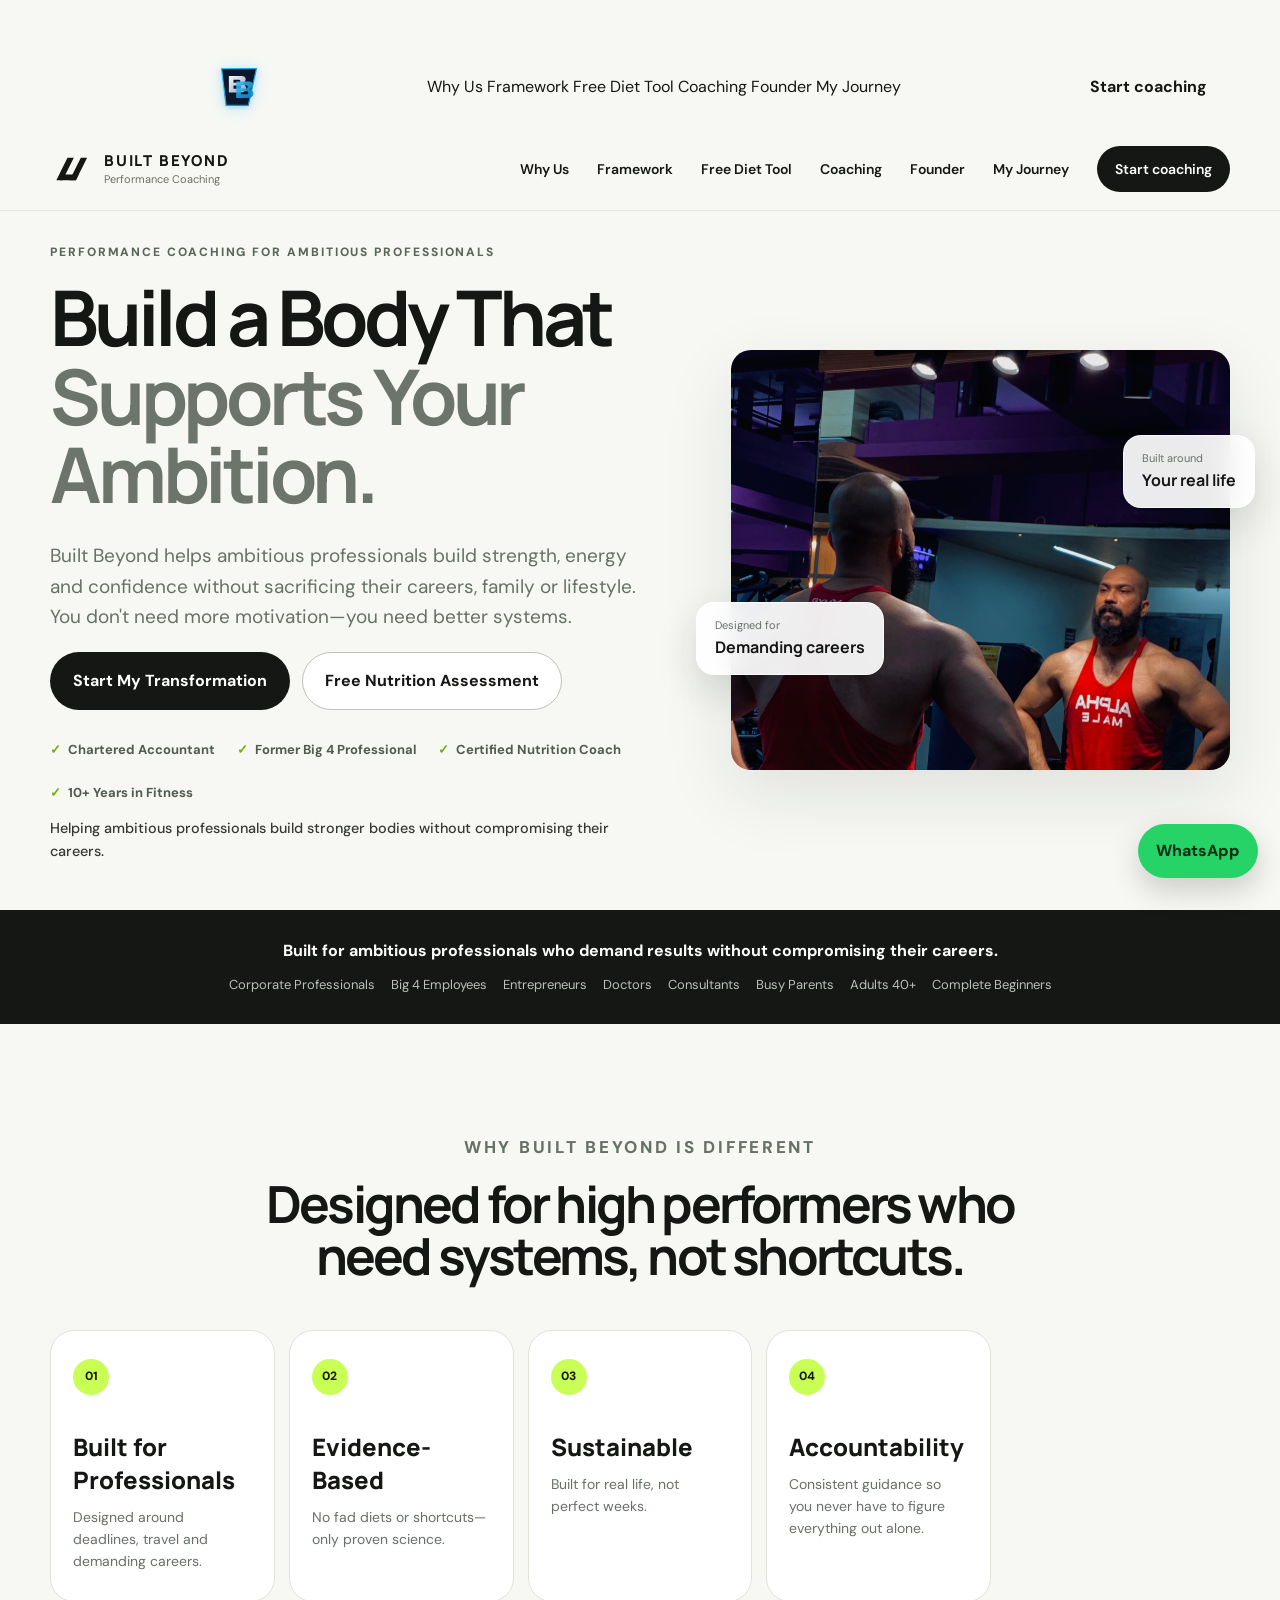
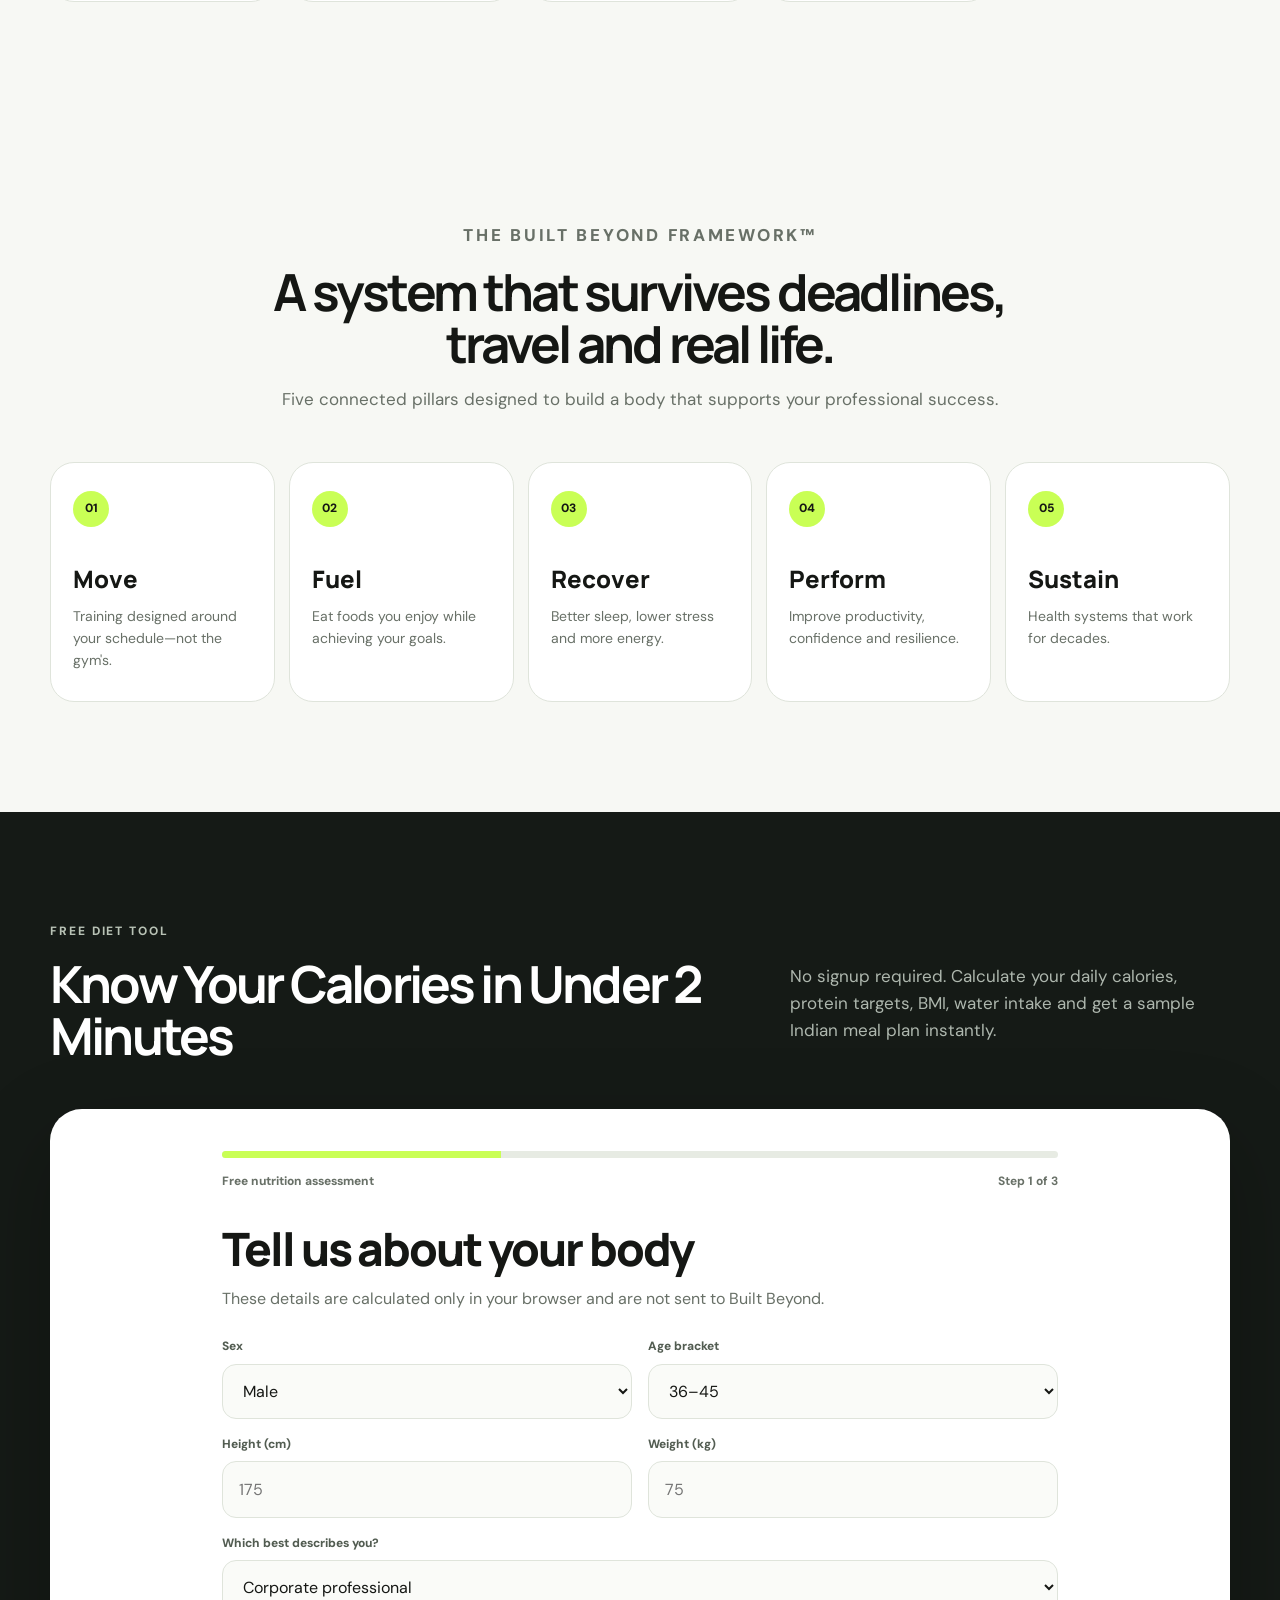
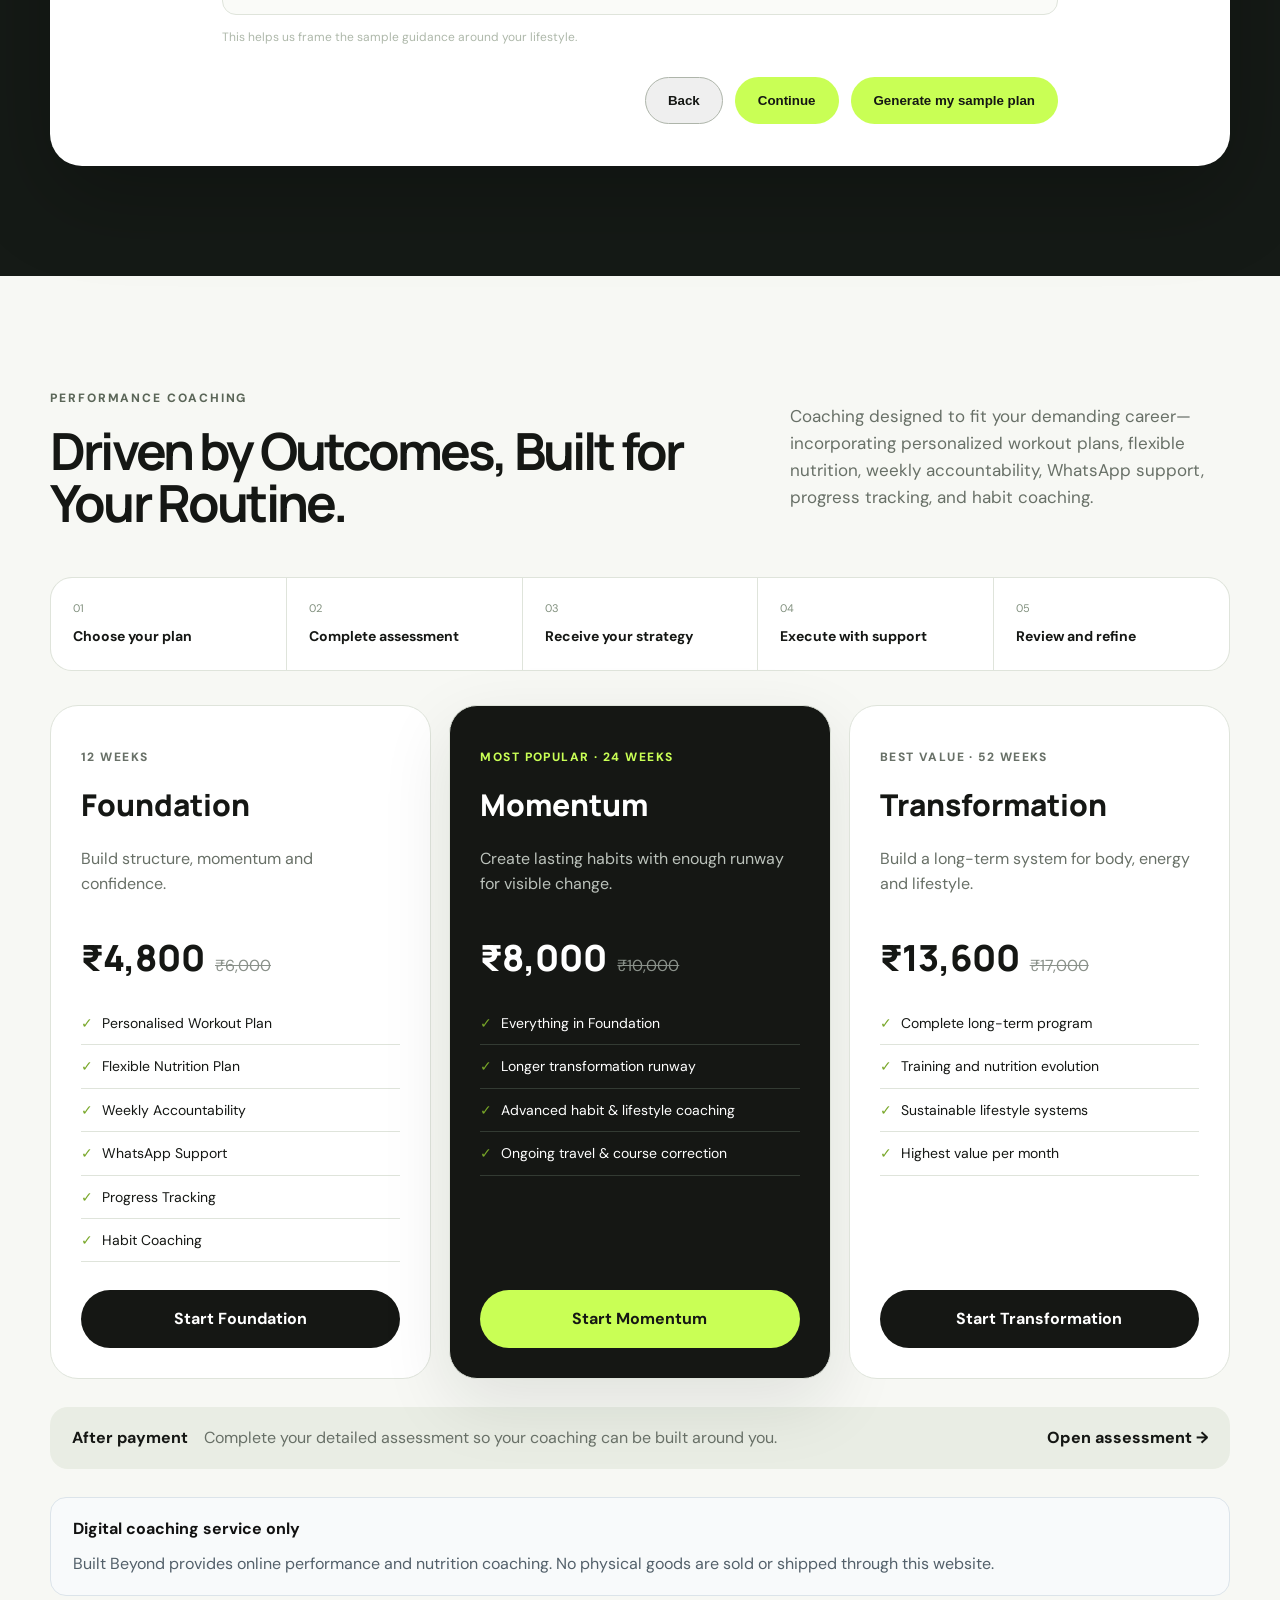
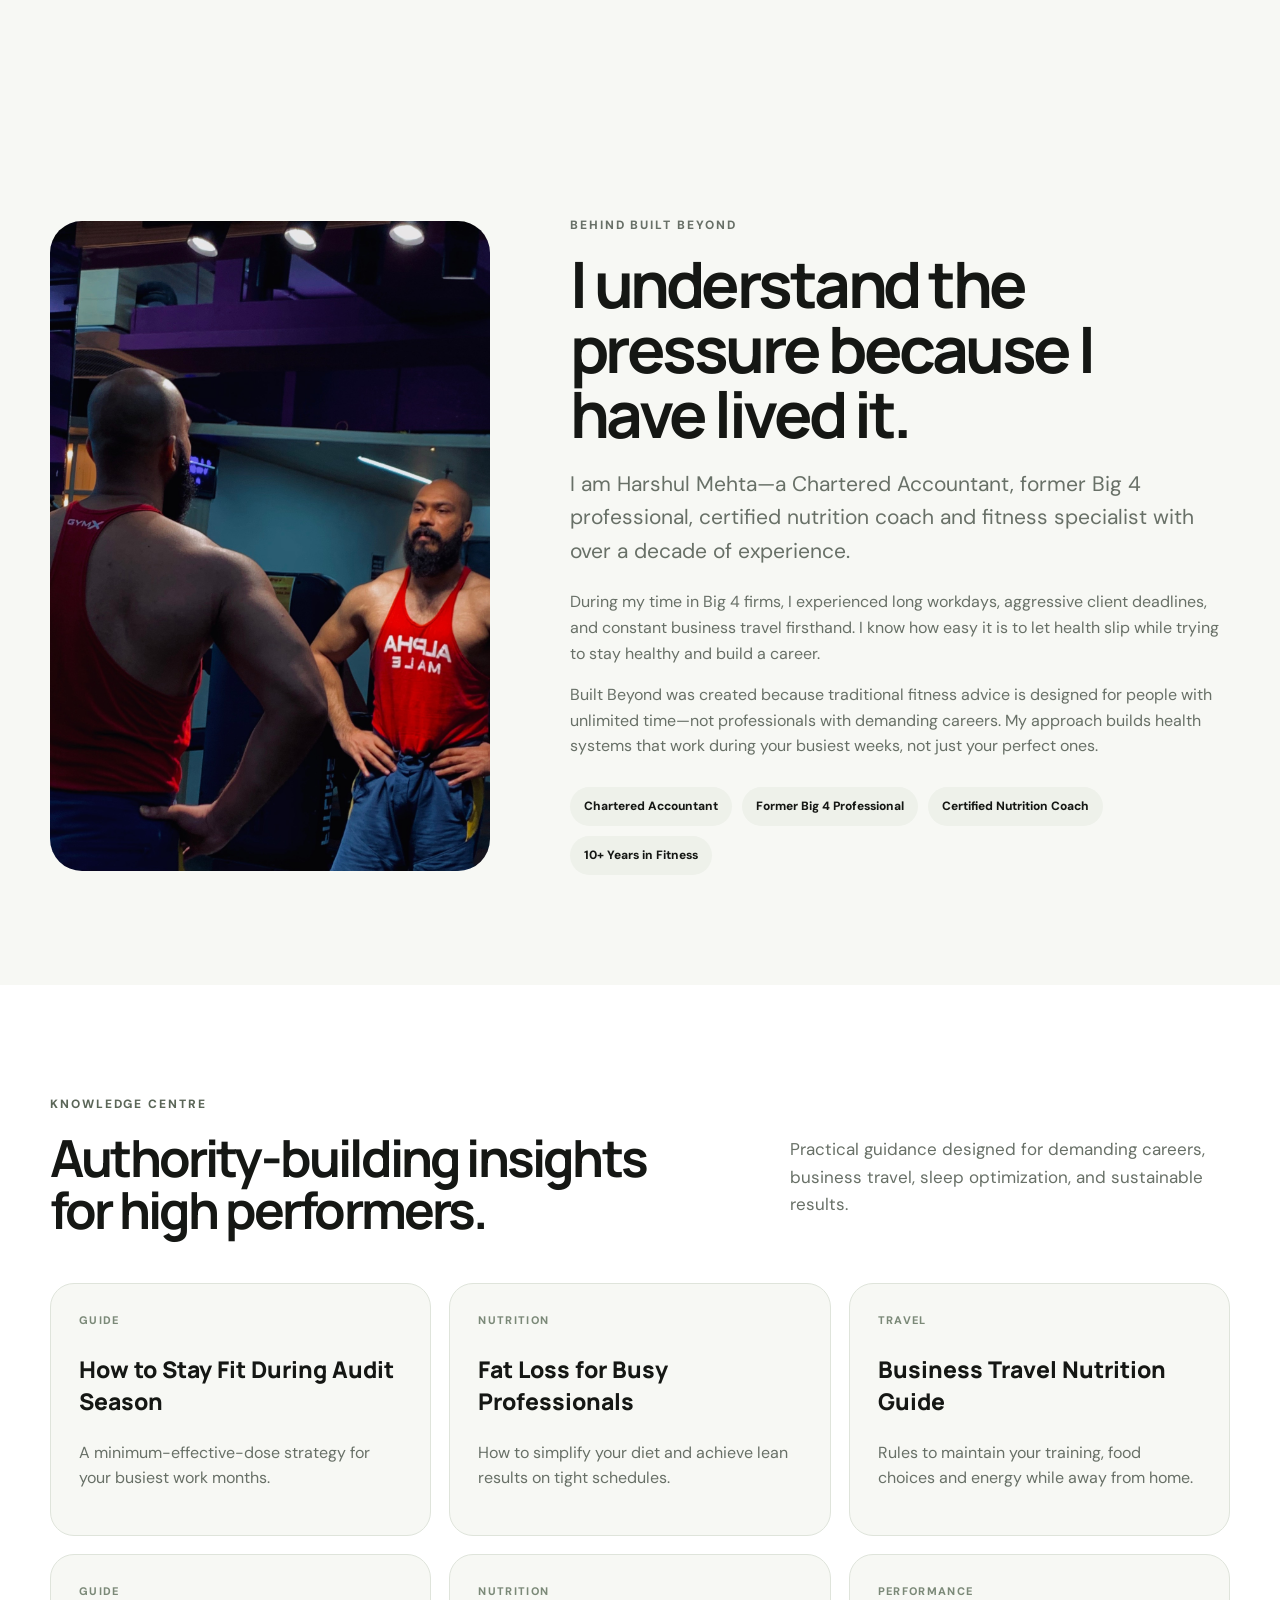
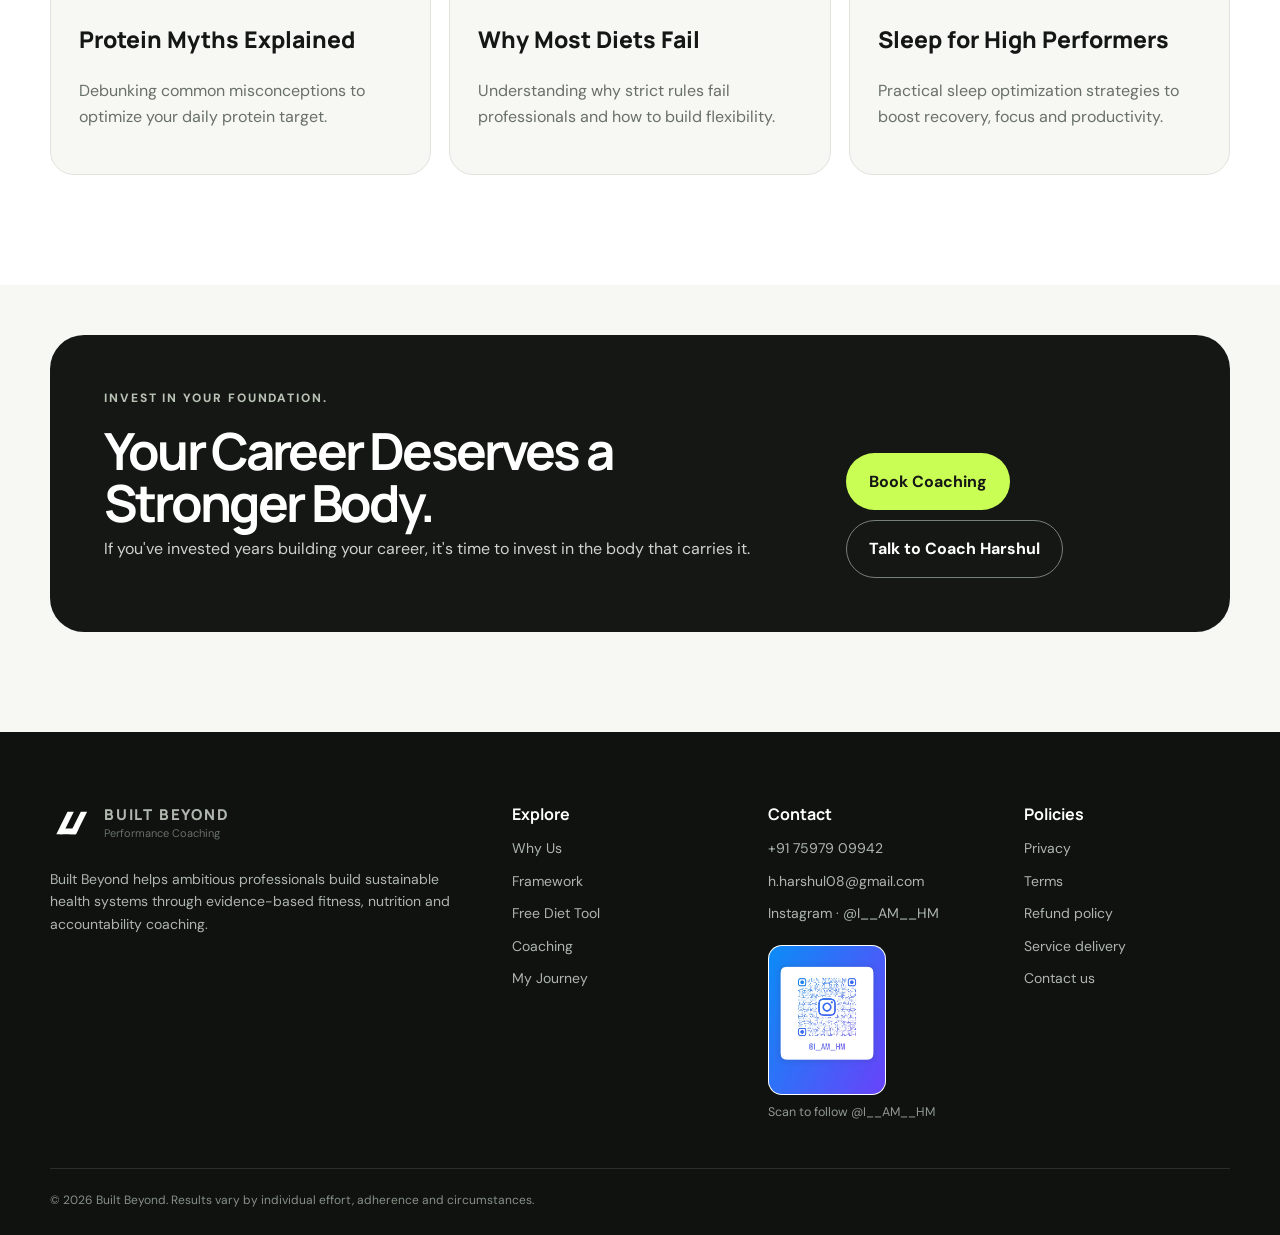
==== index.html @ 915b4f6b "Update index.html" ====
<!-- Built Beyond Main Logo -->
<a href="index.html" class="brand-logo">
    <svg class="bb-icon" xmlns="http://www.w3.org/2000/svg" viewBox="0 0 100 100">
        <defs>
            <linearGradient id="bbGlow" x1="0%" y1="0%" x2="100%" y2="100%">
                <stop offset="0%" stop-color="#38bdf8" />
                <stop offset="100%" stop-color="#0284c7" />
            </linearGradient>
            
            <linearGradient id="bbAccent" x1="0%" y1="0%" x2="100%" y2="100%">
                <stop offset="0%" stop-color="#f8fafc" />
                <stop offset="100%" stop-color="#94a3b8" />
            </linearGradient>
    <header class="site-header">
    <div class="shell nav-wrap">
      <a href="index.html" class="brand-logo" aria-label="Built Beyond Home">
        <svg class="bb-icon" xmlns="http://www.w3.org/2000/svg" viewBox="0 0 100 100" width="40" height="40">
          <defs>
            <linearGradient id="bbGlow" x1="0%" y1="0%" x2="100%" y2="100%">
              <stop offset="0%" stop-color="#38bdf8"/>
              <stop offset="100%" stop-color="#0284c7"/>
            </linearGradient>
            <linearGradient id="bbAccent" x1="0%" y1="0%" x2="100%" y2="100%">
              <stop offset="0%" stop-color="#f8fafc"/>
              <stop offset="100%" stop-color="#94a3b8"/>
            </linearGradient>
            <filter id="glowEffect" x="-20%" y="-20%" width="140%" height="140%">
              <feDropShadow dx="0" dy="4" stdDeviation="6" flood-color="#38bdf8" flood-opacity="0.35"/>
            </filter>
          </defs>
          <polygon points="12,10 88,10 70,90 22,90" fill="#0f172a" stroke="url(#bbGlow)" stroke-width="2.5" filter="url(#glowEffect)"/>
          <path d="M 28 26 L 56 26 C 66 26 68 36 58 43 C 70 48 67 62 54 62 L 28 62 Z M 38 34 L 38 41 L 50 41 C 54 41 54 34 50 34 Z M 38 47 L 38 54 L 51 54 C 55 54 55 47 51 47 Z" fill="url(#bbAccent)"/>
          <path d="M 44 38 L 72 38 C 82 38 84 48 74 55 C 86 60 83 74 70 74 L 44 74 Z M 54 46 L 54 53 L 66 53 C 70 53 70 46 66 46 Z M 54 59 L 54 66 L 67 66 C 71 66 71 59 67 59 Z" fill="url(#bbGlow)" opacity="0.9"/>
        </svg>
      </a>

      <nav class="nav-links">
        <a href="#why-us">Why Us</a>
        <a href="#framework">Framework</a>
        <a href="#diet-tool">Free Diet Tool</a>
        <a href="#coaching">Coaching</a>
        <a href="#founder">Founder</a>
        <a href="#my-journey">My Journey</a>
      </nav>

      <a href="#coaching" class="btn btn-nav">Start coaching</a>
    </div>
  </header>
</a><!DOCTYPE html>
<html lang="en">
<head>
<meta charset="utf-8"/>
<meta content="width=device-width, initial-scale=1" name="viewport"/>
<title>Built Beyond | Performance Coaching for Busy Professionals</title>
<meta content="Evidence-based online fitness and nutrition coaching for busy professionals. Build strength, lose fat and improve energy with sustainable coaching designed around your career." name="description"/>
<meta content="#f6f7f3" name="theme-color"/>
<link href="https://builtbeyond.fit/" rel="canonical"/>
<meta content="Built Beyond | Premium Performance Coaching" property="og:title"/>
<meta content="Build a body that supports your ambition with evidence-based fitness, nutrition and lifestyle coaching." property="og:description"/>
<meta content="website" property="og:type"/>
<meta content="https://builtbeyond.fit/" property="og:url"/>
<meta content="https://builtbeyond.fit/coach-harshul.jpg" property="og:image"/>
<link href="favicon.svg" rel="icon" type="image/svg+xml"/>
<link href="https://fonts.googleapis.com" rel="preconnect"/>
<link crossorigin="" href="https://fonts.gstatic.com" rel="preconnect"/>
<link href="https://fonts.googleapis.com/css2?family=DM+Sans:wght@400;500;600;700&amp;family=Manrope:wght@500;600;700;800&amp;display=swap" rel="stylesheet"/>
<link href="styles.css" rel="stylesheet"/>
</head>
<body>
<header class="site-header">
<div class="shell nav-wrap">
<a aria-label="Built Beyond home" class="brand" href="#top">
<svg aria-hidden="true" class="brand-mark" viewbox="0 0 60 60"><path d="M9 46 25 14h9L18 46H9Z"></path><path d="M28 46 44 14h9L37 46h-9Z"></path><path d="M18 38h23l-4 8H14l4-8Z"></path></svg>
<span><strong>BUILT BEYOND</strong><small>Performance Coaching</small></span>
</a>
<button aria-expanded="false" aria-label="Toggle navigation" class="menu-btn">Menu</button>
<nav aria-label="Primary navigation" class="nav">
<a href="#why-different">Why Us</a><a href="#framework">Framework</a><a href="#nutrition-planner">Free Diet Tool</a><a href="#coaching">Coaching</a><a href="#founder">Founder</a><a href="my-journey.html">My Journey</a>
<a class="nav-cta" href="#coaching">Start coaching</a>
</nav>
</div>
</header>
<main id="top">
<section class="hero" style="padding-top: 2rem; padding-bottom: 2rem;">
<div class="shell hero-grid" style="align-items: center;">
<div class="hero-copy reveal">
<p class="kicker">Performance Coaching for Ambitious Professionals</p>
<h1 style="margin-bottom: 0.75rem;">Build a Body That<br><span>Supports Your Ambition.</span></h1>
<p class="hero-lead" style="margin-bottom: 1.25rem;">
Built Beyond helps ambitious professionals build strength, energy and confidence without sacrificing their careers, family or lifestyle. You don't need more motivation—you need better systems.
</p>
<div class="actions" style="margin-bottom: 1.25rem;"><a class="btn primary" href="#coaching">Start My Transformation</a><a class="btn secondary" href="#nutrition-planner">Free Nutrition Assessment</a></div>
<div class="signal-row"><span>Chartered Accountant</span><span>Former Big 4 Professional</span><span>Certified Nutrition Coach</span><span>10+ Years in Fitness</span></div>
<p style="margin-top: 0.85rem; font-size: 0.9rem; opacity: 0.85; font-weight: 500;">Helping ambitious professionals build stronger bodies without compromising their careers.</p>
</div>
<div class="hero-visual reveal">
<div class="photo-frame" style="max-height: 420px; overflow: hidden; display: flex; align-items: center; justify-content: center;"><img alt="Coach Harshul Mehta in a gym" fetchpriority="high" src="coach-harshul.jpg" style="max-height: 420px; width: 100%; object-fit: cover; object-position: top center;"/></div>
<div class="floating-card fc-one"><small>Designed for</small><strong>Demanding careers</strong></div>
<div class="floating-card fc-two"><small>Built around</small><strong>Your real life</strong></div>
</div>
</div>
</section>
<section class="audience-strip" style="text-align: center;">
<div class="shell" style="display: flex; flex-direction: column; align-items: center; gap: 0.75rem;">
<p style="margin: 0; text-align: center;">Built for ambitious professionals who demand results without compromising their careers.</p>
<div class="audience-list" style="justify-content: center; text-align: center; flex-wrap: wrap; gap: 0.5rem 1rem;"><span>Corporate Professionals</span><span>Big 4 Employees</span><span>Entrepreneurs</span><span>Doctors</span><span>Consultants</span><span>Busy Parents</span><span>Adults 40+</span><span>Complete Beginners</span></div>
</div>
</section>

<section class="section" id="why-different">
<div class="shell">
<div class="section-heading centered reveal"><p class="kicker">Why Built Beyond Is Different</p><h2>Designed for high performers who need systems, not shortcuts.</h2></div>
<div class="framework-grid">
<article class="pillar reveal"><span>01</span><h3>Built for Professionals</h3><p>Designed around deadlines, travel and demanding careers.</p></article>
<article class="pillar reveal"><span>02</span><h3>Evidence-Based</h3><p>No fad diets or shortcuts—only proven science.</p></article>
<article class="pillar reveal"><span>03</span><h3>Sustainable</h3><p>Built for real life, not perfect weeks.</p></article>
<article class="pillar reveal"><span>04</span><h3>Accountability</h3><p>Consistent guidance so you never have to figure everything out alone.</p></article>
</div>
</div>
</section>

<section class="section dark-alt" id="framework">
<div class="shell">
<div class="section-heading centered reveal"><p class="kicker">The Built Beyond Framework™</p><h2>A system that survives deadlines, travel and real life.</h2><p>Five connected pillars designed to build a body that supports your professional success.</p></div>
<div class="framework-grid">
<article class="pillar reveal"><span>01</span><h3>Move</h3><p>Training designed around your schedule—not the gym's.</p></article>
<article class="pillar reveal"><span>02</span><h3>Fuel</h3><p>Eat foods you enjoy while achieving your goals.</p></article>
<article class="pillar reveal"><span>03</span><h3>Recover</h3><p>Better sleep, lower stress and more energy.</p></article>
<article class="pillar reveal"><span>04</span><h3>Perform</h3><p>Improve productivity, confidence and resilience.</p></article>
<article class="pillar reveal"><span>05</span><h3>Sustain</h3><p>Health systems that work for decades.</p></article>
</div>
</div>
</section>
<section class="section dark nutrition-section" id="nutrition-planner">
<div class="shell">
<div class="section-heading split reveal">
<div><p class="kicker light">Free Diet Tool</p><h2>Know Your Calories in Under 2 Minutes</h2></div>
<p>No signup required. Calculate your daily calories, protein targets, BMI, water intake and get a sample Indian meal plan instantly.</p>
</div>
<div class="planner-shell reveal">
<form class="planner-form" id="nutritionForm" novalidate="">
<div aria-hidden="true" class="planner-progress"><span id="plannerProgress"></span></div>
<div class="planner-step-label"><span>Free nutrition assessment</span><strong id="stepCounter">Step 1 of 3</strong></div>
<fieldset class="planner-step active" data-step="1">
<legend>Tell us about your body</legend>
<p class="step-copy">These details are calculated only in your browser and are not sent to Built Beyond.</p>
<div class="planner-grid">
<label><span>Sex</span><select name="sex" required=""><option value="male">Male</option><option value="female">Female</option></select></label>
<label><span>Age bracket</span><select name="age" required=""><option value="22">18–25</option><option value="30">26–35</option><option selected="" value="40">36–45</option><option value="50">46–55</option><option value="60">56–65</option><option value="70">66+</option></select></label>
<label><span>Height (cm)</span><input max="220" min="130" name="height" placeholder="175" required="" type="number"/></label>
<label><span>Weight (kg)</span><input max="220" min="40" name="weight" placeholder="75" required="" step="0.1" type="number"/></label>
<label class="wide"><span>Which best describes you?</span><select name="occupation"><option>Corporate professional</option><option>Big 4 professional / Consultant</option><option>Doctor / healthcare professional</option><option>Entrepreneur / business owner</option><option>Young professional</option><option>Homemaker</option><option>Retired / senior adult</option><option>Other</option></select><small class="field-help">This helps us frame the sample guidance around your lifestyle.</small></label>
</div>
</fieldset>
<fieldset class="planner-step" data-step="2">
<legend>Choose your goal and routine</legend>
<div class="planner-grid">
<label class="wide"><span>Daily activity level</span><select name="activity" required=""><option value="1.2">Sedentary — mostly desk-based</option><option value="1.375">Lightly active — some walking</option><option selected="" value="1.55">Moderately active — regular movement</option><option value="1.725">Very active — highly physical routine</option></select></label>
<label class="wide"><span>Resistance training frequency</span><select name="training" required=""><option value="1">No weight training</option><option value="1.2">1–3 sessions/week</option><option selected="" value="1.5">4–5 sessions/week</option><option value="2">6+ demanding sessions/week — heavy gym-goer</option></select><small class="field-help">Protein is set at 1.0–1.5 g/kg for most users and 2.0 g/kg only for heavy gym-goers.</small></label>
<label><span>Goal</span><select name="goal" required=""><option value="loss">Fat loss</option><option value="maintain">Maintenance</option><option value="gain">Lean gain</option></select></label>
<label><span>Meals per day</span><select name="meals"><option value="3">3 meals</option><option selected="" value="4">4 meals</option><option value="5">5 meals</option></select></label>
</div>
</fieldset>
<fieldset class="planner-step" data-step="3">
<legend>What do you prefer to eat?</legend>
<p class="step-copy">Choose one. The tool will create a sample plan around that preference.</p>
<div class="preference-cards">
<label><input name="diet" required="" type="radio" value="veg"/><span><strong>Vegetarian</strong><small>Dairy, paneer, dal, soya and plant foods</small></span></label>
<label><input name="diet" type="radio" value="egg"/><span><strong>Eggitarian</strong><small>Vegetarian foods plus eggs</small></span></label>
<label><input name="diet" type="radio" value="nonveg"/><span><strong>Non-vegetarian</strong><small>Chicken, eggs, dairy and plant foods</small></span></label>
</div>

</fieldset>
<p class="form-error" hidden="" id="plannerError" role="alert"></p>
<div class="planner-actions"><button class="btn outline-light" hidden="" id="prevStep" type="button">Back</button><button class="btn light" id="nextStep" type="button">Continue</button><button class="btn light" hidden="" id="generatePlan" type="submit">Generate my sample plan</button></div>
</form>
<div aria-live="polite" class="nutrition-results" hidden="" id="nutritionResults">
<div class="results-heading"><div><p class="kicker light">Your starting point</p><h3>Sample nutrition dashboard</h3></div><button class="print-plan" id="printPlan" type="button">Print / Save PDF</button></div>
<div class="metric-grid">
<article><span>BMI</span><strong id="npBmi">—</strong><small id="npBmiLabel">—</small></article>
<article><span>Maintenance</span><strong id="npMaintenance">—</strong><small>kcal/day</small></article>
<article class="highlight"><span>Suggested calories</span><strong id="npCalories">—</strong><small id="npGoalLabel">—</small></article>
<article><span>Water</span><strong id="npWater">—</strong><small>litres/day</small></article>
</div>
<div aria-label="Daily macro targets" class="macro-bar">
<div><span>Protein</span><strong id="npProtein">—</strong><small id="npProteinBasis">—</small></div><div><span>Carbohydrates</span><strong id="npCarbs">—</strong></div><div><span>Fats</span><strong id="npFat">—</strong></div><div><span>Total calories</span><strong id="npTotal">—</strong></div>
</div>
<div class="plan-meta"><span id="npDietLabel">—</span><span id="npMealsLabel">—</span><span>Indian sample plan</span></div>
<div class="meal-table-wrap"><table class="meal-table"><thead><tr><th>Meal</th><th>Suggested foods &amp; quantity</th><th>Protein</th><th>Carbs</th><th>Fat</th><th>Calories</th></tr></thead><tbody id="mealPlanBody"></tbody><tfoot><tr><th colspan="2">Estimated daily total</th><th id="mealProtein">—</th><th id="mealCarbs">—</th><th id="mealFat">—</th><th id="mealCalories">—</th></tr></tfoot></table></div>
<div class="plan-notes"><article><strong>Daily basics</strong><p id="dailyBasics">—</p></article><article><strong>How to use this</strong><p>Meals may be shuffled for convenience, but stay close to the suggested quantities. Track progress for 2–3 weeks before making major calorie changes.</p></article></div>
<div class="medical-warning"><strong>Important safety note</strong><p>This plan is a general educational recommendation and is not a substitute for medical advice. People with diabetes, kidney disease, pregnancy, eating disorders, allergies or other medical conditions should consult a qualified healthcare professional before following it.</p></div>
<div class="planner-conversion"><div><p class="kicker light">Need a genuinely personalized plan?</p><h3>A sample is a starting point. Coaching adapts it to your schedule, health history and progress.</h3></div><a class="btn light" href="#coaching">Explore coaching</a></div>
<button class="reset-plan" id="resetPlan" type="button">Start again</button>
</div>
</div>
</div>
</section>
<section class="section" id="coaching">
<div class="shell">
<div class="section-heading split reveal">
<div><p class="kicker">Performance Coaching</p><h2>Driven by Outcomes, Built for Your Routine.</h2></div>
<p>Coaching designed to fit your demanding career—incorporating personalized workout plans, flexible nutrition, weekly accountability, WhatsApp support, progress tracking, and habit coaching.</p>
</div>
<div class="journey reveal"><div><span>01</span><strong>Choose your plan</strong></div><div><span>02</span><strong>Complete assessment</strong></div><div><span>03</span><strong>Receive your strategy</strong></div><div><span>04</span><strong>Execute with support</strong></div><div><span>05</span><strong>Review and refine</strong></div></div>
<div class="pricing-grid">
<article class="price-card reveal"><p class="badge">12 weeks</p><h3>Foundation</h3><p>Build structure, momentum and confidence.</p><div class="price"><strong>₹4,800</strong><span>₹6,000</span></div><ul><li>Personalised Workout Plan</li><li>Flexible Nutrition Plan</li><li>Weekly Accountability</li><li>WhatsApp Support</li><li>Progress Tracking</li><li>Habit Coaching</li></ul><a class="btn primary full" href="assessment.html?plan=foundation" rel="noopener" target="_blank">Start Foundation</a></article>
<article class="price-card featured reveal"><p class="badge">Most popular · 24 weeks</p><h3>Momentum</h3><p>Create lasting habits with enough runway for visible change.</p><div class="price"><strong>₹8,000</strong><span>₹10,000</span></div><ul><li>Everything in Foundation</li><li>Longer transformation runway</li><li>Advanced habit &amp; lifestyle coaching</li><li>Ongoing travel &amp; course correction</li></ul><a class="btn light full" href="assessment.html?plan=momentum" rel="noopener" target="_blank">Start Momentum</a></article>
<article class="price-card reveal"><p class="badge">Best value · 52 weeks</p><h3>Transformation</h3><p>Build a long-term system for body, energy and lifestyle.</p><div class="price"><strong>₹13,600</strong><span>₹17,000</span></div><ul><li>Complete long-term program</li><li>Training and nutrition evolution</li><li>Sustainable lifestyle systems</li><li>Highest value per month</li></ul><a class="btn primary full" href="assessment.html?plan=transformation" rel="noopener" target="_blank">Start Transformation</a></article>
</div>
<div class="after-pay reveal"><strong>After payment</strong><span>Complete your detailed assessment so your coaching can be built around you.</span><a href="assessment.html">Open assessment →</a></div>
<div class="service-notice reveal"><strong>Digital coaching service only</strong><span>Built Beyond provides online performance and nutrition coaching. No physical goods are sold or shipped through this website.</span></div></div>
</section>

<section class="section" id="founder">
<div class="shell founder-grid">
<div class="founder-photo reveal"><img alt="Harshul Mehta, founder of Built Beyond" src="coach-harshul.jpg"/></div>
<div class="founder-copy reveal"><p class="kicker">Behind Built Beyond</p><h2>I understand the pressure because I have lived it.</h2><p class="large-copy">I am Harshul Mehta—a Chartered Accountant, former Big 4 professional, certified nutrition coach and fitness specialist with over a decade of experience.</p><p>During my time in Big 4 firms, I experienced long workdays, aggressive client deadlines, and constant business travel firsthand. I know how easy it is to let health slip while trying to stay healthy and build a career.</p><p>Built Beyond was created because traditional fitness advice is designed for people with unlimited time—not professionals with demanding careers. My approach builds health systems that work during your busiest weeks, not just your perfect ones.</p><div class="credentials"><span>Chartered Accountant</span><span>Former Big 4 Professional</span><span>Certified Nutrition Coach</span><span>10+ Years in Fitness</span></div></div>
</div>
</section>
<section class="section insights">
<div class="shell"><div class="section-heading split reveal"><div><p class="kicker">Knowledge centre</p><h2>Authority-building insights for high performers.</h2></div><p>Practical guidance designed for demanding careers, business travel, sleep optimization, and sustainable results.</p></div><div class="article-grid"><article class="article-card reveal"><span>Guide</span><h3>How to Stay Fit During Audit Season</h3><p>A minimum-effective-dose strategy for your busiest work months.</p></article><article class="article-card reveal"><span>Nutrition</span><h3>Fat Loss for Busy Professionals</h3><p>How to simplify your diet and achieve lean results on tight schedules.</p></article><article class="article-card reveal"><span>Travel</span><h3>Business Travel Nutrition Guide</h3><p>Rules to maintain your training, food choices and energy while away from home.</p></article><article class="article-card reveal"><span>Guide</span><h3>Protein Myths Explained</h3><p>Debunking common misconceptions to optimize your daily protein target.</p></article><article class="article-card reveal"><span>Nutrition</span><h3>Why Most Diets Fail</h3><p>Understanding why strict rules fail professionals and how to build flexibility.</p></article><article class="article-card reveal"><span>Performance</span><h3>Sleep for High Performers</h3><p>Practical sleep optimization strategies to boost recovery, focus and productivity.</p></article></div></div>
</section>
<section class="final-cta"><div class="shell final-cta-inner reveal"><div><p class="kicker light">Invest in your foundation.</p><h2>Your Career Deserves a Stronger Body.</h2><p style="color: rgba(255,255,255,0.8); margin-top: 0.5rem;">If you've invested years building your career, it's time to invest in the body that carries it.</p></div><div><a class="btn light" href="#coaching">Book Coaching</a><a class="btn outline-light" href="https://wa.me/917597909942?text=Hi%20Coach%20Harshul%2C%20I%20visited%20builtbeyond.fit%20and%20would%20like%20to%20discuss%20performance%20coaching." rel="noopener" target="_blank">Talk to Coach Harshul</a></div></div></section>
</main>
<footer class="footer"><div class="shell footer-grid"><div><a class="brand footer-brand" href="#top"><svg aria-hidden="true" class="brand-mark" viewbox="0 0 60 60"><path d="M9 46 25 14h9L18 46H9Z"></path><path d="M28 46 44 14h9L37 46h-9Z"></path><path d="M18 38h23l-4 8H14l4-8Z"></path></svg><span><strong>BUILT BEYOND</strong><small>Performance Coaching</small></span></a><p>Built Beyond helps ambitious professionals build sustainable health systems through evidence-based fitness, nutrition and accountability coaching.</p></div><div><strong>Explore</strong><a href="#why-different">Why Us</a><a href="#framework">Framework</a><a href="#nutrition-planner">Free Diet Tool</a><a href="#coaching">Coaching</a><a href="my-journey.html">My Journey</a></div><div><strong>Contact</strong><a href="tel:+917597909942">+91 75979 09942</a><a href="mailto:h.harshul08@gmail.com">h.harshul08@gmail.com</a><a href="https://www.instagram.com/i__am__hm/" rel="noopener" target="_blank">Instagram · @I__AM__HM</a><a class="instagram-qr-link" href="https://www.instagram.com/i__am__hm/" rel="noopener" target="_blank"><img alt="Scan to follow @I__AM__HM on Instagram" class="instagram-qr" src="instagram-qr.jpeg"/><span>Scan to follow @I__AM__HM</span></a></div><div><strong>Policies</strong><a href="privacy.html">Privacy</a><a href="terms.html">Terms</a><a href="refund.html">Refund policy</a><a href="shipping.html">Service delivery</a><a href="contact.html">Contact us</a></div></div><div class="shell copyright">© <span id="year"></span> Built Beyond. Results vary by individual effort, adherence and circumstances.</div></footer>
<a aria-label="Chat on WhatsApp" class="whatsapp" href="https://wa.me/917597909942?text=Hi%20Coach%20Harshul%2C%20I%20visited%20builtbeyond.fit%20and%20would%20like%20to%20know%20more." rel="noopener" target="_blank">WhatsApp</a>
<script src="script.js"></script>
</body></html>
---- styles.css ----
:root{--ink:#151714;--muted:#687067;--paper:#f7f8f4;--white:#fff;--soft:#eef1ea;--accent:#c9ff55;--accent-dark:#91c52e;--dark:#151a16;--line:#dfe4db;--radius:28px;--shadow:0 24px 70px rgba(20,25,18,.10)}*{box-sizing:border-box}html{scroll-behavior:smooth}body{margin:0;font-family:"DM Sans",sans-serif;color:var(--ink);background:var(--paper);line-height:1.6}img{max-width:100%;display:block}a{text-decoration:none;color:inherit}.shell{width:min(1180px,calc(100% - 40px));margin:auto}.site-header{position:sticky;top:0;z-index:50;background:rgba(247,248,244,.86);backdrop-filter:blur(18px);border-bottom:1px solid rgba(21,23,20,.08)}.nav-wrap{height:82px;display:flex;align-items:center;justify-content:space-between}.brand{display:flex;align-items:center;gap:12px}.brand-mark{width:42px;height:42px;fill:var(--ink)}.brand span{display:flex;flex-direction:column;line-height:1.05}.brand strong{font:800 15px/1 "Manrope";letter-spacing:.12em}.brand small{font-size:11px;color:var(--muted);margin-top:6px}.nav{display:flex;align-items:center;gap:28px;font-size:14px;font-weight:600}.nav a:hover{opacity:.65}.nav-cta{background:var(--ink);color:white;padding:12px 18px;border-radius:999px}.menu-btn{display:none;border:0;background:none;font:600 14px "DM Sans"}.hero{padding:72px 0 64px;overflow:hidden}.hero-grid{display:grid;grid-template-columns:1.1fr .9fr;gap:70px;align-items:center}.kicker{margin:0 0 16px;text-transform:uppercase;letter-spacing:.16em;font-size:12px;font-weight:800;color:#5b6658}.kicker.light{color:#b8c2b5}.hero h1,.section h2,.final-cta h2{font-family:"Manrope";letter-spacing:-.055em;line-height:1.02;margin:0}.hero h1{font-size:clamp(52px,6vw,86px)}.hero h1 span{color:#6c746b}.hero-lead{font-size:19px;color:var(--muted);max-width:680px;margin:28px 0}.actions{display:flex;gap:12px;flex-wrap:wrap}.btn{display:inline-flex;align-items:center;justify-content:center;border-radius:999px;padding:15px 22px;font-weight:700;border:1px solid transparent;transition:.2s transform,.2s opacity}.btn:hover{transform:translateY(-2px)}.btn.primary{background:var(--ink);color:#fff}.btn.secondary{border-color:#bcc3b8;background:#fff}.btn.light{background:var(--accent);color:var(--ink)}.btn.outline-light{border-color:#778078;color:#fff}.btn.full{width:100%}.signal-row{display:flex;flex-wrap:wrap;gap:22px;margin-top:30px;color:#525a51;font-size:13px;font-weight:700}.signal-row span:before{content:"✓";margin-right:7px;color:#79a900}.hero-visual{position:relative}.photo-frame{border-radius:36px;overflow:hidden;box-shadow:var(--shadow);background:#ddd}.photo-frame img{width:100%;height:610px;object-fit:cover;object-position:center 18%}.floating-card{position:absolute;background:rgba(255,255,255,.92);backdrop-filter:blur(12px);box-shadow:0 15px 40px rgba(20,25,18,.14);border:1px solid rgba(255,255,255,.7);border-radius:18px;padding:14px 18px;display:flex;flex-direction:column}.floating-card small{font-size:11px;color:var(--muted)}.floating-card strong{font-family:"Manrope"}.fc-one{left:-35px;bottom:95px}.fc-two{right:-25px;top:85px}.audience-strip{background:var(--ink);color:#fff;padding:28px 0}.audience-strip .shell{display:flex;justify-content:space-between;gap:30px;align-items:center}.audience-strip p{margin:0;font-weight:700}.audience-list{display:flex;gap:18px;flex-wrap:wrap;color:#b8c0b8;font-size:13px}.section{padding:110px 0}.section.soft{background:var(--soft)}.section.dark{background:var(--dark);color:#fff}.section-heading{margin-bottom:48px}.section-heading.centered{text-align:center;max-width:760px;margin-left:auto;margin-right:auto}.section-heading h2{font-size:clamp(38px,4vw,58px)}.section-heading>p,.section-heading.split>p{color:var(--muted);font-size:17px}.dark .section-heading>p,.dark .section-heading.split>p{color:#aeb7ae}.section-heading.split{display:grid;grid-template-columns:1.2fr .8fr;gap:80px;align-items:end}.framework-grid{display:grid;grid-template-columns:repeat(5,1fr);gap:14px}.pillar{background:#fff;border:1px solid var(--line);border-radius:24px;padding:28px 22px;min-height:240px}.pillar span{display:inline-grid;place-items:center;width:36px;height:36px;border-radius:50%;background:var(--accent);font-size:12px;font-weight:800}.pillar h3{font:800 24px "Manrope";margin:35px 0 10px}.pillar p{color:var(--muted);margin:0;font-size:14px}.health-card{display:grid;grid-template-columns:.85fr 1.15fr;background:#222822;border:1px solid #333a33;border-radius:32px;overflow:hidden}.health-form{padding:34px;display:grid;grid-template-columns:1fr 1fr;gap:16px;border-right:1px solid #333a33}.health-form label{display:flex;flex-direction:column;gap:7px}.health-form span{font-size:12px;color:#c2cbc1;font-weight:700}.health-form input,.health-form select{width:100%;padding:14px;border-radius:13px;border:1px solid #414941;background:#181d18;color:#fff;font:inherit}.wide{grid-column:1/-1}.health-form small{color:#99a399;font-size:11px}.health-results{padding:34px;min-height:390px;display:flex;flex-direction:column;justify-content:center}.result-empty{text-align:center;color:#9ca59c}.mini-mark{margin:auto auto 18px;width:58px;height:58px;border-radius:18px;display:grid;place-items:center;background:var(--accent);color:#131713;font-weight:900}.result-grid{display:grid;grid-template-columns:repeat(2,1fr);gap:12px}.result-grid>div{background:#191e19;border:1px solid #343c34;border-radius:18px;padding:18px}.result-grid span{display:block;color:#aeb7ae;font-size:12px}.result-grid strong{display:block;font:800 25px "Manrope";margin:4px 0}.result-grid small{color:#788178}.result-cta{margin-top:18px;color:var(--accent);font-weight:700}.journey{display:grid;grid-template-columns:repeat(5,1fr);gap:1px;background:var(--line);border:1px solid var(--line);border-radius:22px;overflow:hidden;margin-bottom:34px}.journey div{background:#fff;padding:22px}.journey span{color:#81907e;font-size:11px}.journey strong{display:block;margin-top:8px;font-size:14px}.pricing-grid{display:grid;grid-template-columns:repeat(3,1fr);gap:18px}.price-card{background:#fff;border:1px solid var(--line);border-radius:28px;padding:30px;display:flex;flex-direction:column}.price-card.featured{background:var(--ink);color:#fff;transform:translateY(-12px);box-shadow:var(--shadow)}.badge{font-size:12px;text-transform:uppercase;letter-spacing:.12em;font-weight:800;color:#778375}.price-card.featured .badge{color:var(--accent)}.price-card h3{font:800 30px "Manrope";margin:5px 0}.price-card>p{color:var(--muted)}.price-card.featured>p{color:#bbc2bb}.price{display:flex;align-items:baseline;gap:10px;margin:20px 0}.price strong{font:800 36px "Manrope"}.price span{text-decoration:line-through;color:#8a918a}.price-card ul{padding:0;list-style:none;margin:0 0 28px;flex:1}.price-card li{padding:10px 0;border-bottom:1px solid var(--line);font-size:14px}.price-card.featured li{border-color:#333b33}.price-card li:before{content:"✓";color:#78a728;margin-right:9px}.after-pay{margin-top:28px;background:#e9ede4;border-radius:18px;padding:18px 22px;display:flex;gap:16px;align-items:center}.after-pay span{color:var(--muted);flex:1}.after-pay a{font-weight:800}.product-grid{display:grid;grid-template-columns:repeat(4,1fr);gap:18px}.product{background:#fff;border-radius:26px;overflow:hidden;border:1px solid var(--line)}.product img{aspect-ratio:1/1;object-fit:contain;background:#f8f8f6;padding:20px}.product>div{padding:22px}.product-tag{font-size:11px;font-weight:800;text-transform:uppercase;letter-spacing:.12em;color:#7c8978}.product h3{font:800 20px "Manrope";margin:6px 0}.product span{color:var(--muted);font-size:13px}.product strong{display:block;font:800 25px "Manrope";margin:15px 0 8px}.product p{color:var(--muted);font-size:14px}.text-link{font-weight:800;font-size:14px}.catalogue{margin-top:24px;padding:34px;border-radius:28px;background:var(--ink);color:#fff;display:flex;justify-content:space-between;align-items:center}.catalogue h3{font:800 34px "Manrope";margin:0}.catalogue p{color:#b9c0b9}.founder-grid{display:grid;grid-template-columns:.8fr 1.2fr;gap:80px;align-items:center}.founder-photo img{border-radius:32px;height:650px;width:100%;object-fit:cover;object-position:center 20%}.founder-copy h2{font-size:clamp(40px,5vw,66px)}.large-copy{font-size:21px;color:#3f473f}.founder-copy p{color:var(--muted)}.credentials{display:flex;flex-wrap:wrap;gap:10px;margin-top:28px}.credentials span{padding:10px 14px;border-radius:999px;background:#eef1ea;font-size:12px;font-weight:800}.insights{background:#fff}.article-grid{display:grid;grid-template-columns:repeat(3,1fr);gap:18px}.article-card{padding:28px;border-radius:24px;background:var(--paper);border:1px solid var(--line)}.article-card span{font-size:11px;text-transform:uppercase;letter-spacing:.12em;font-weight:800;color:#7b8978}.article-card h3{font:800 23px "Manrope"}.article-card p{color:var(--muted)}.final-cta{padding:50px 0 100px}.final-cta-inner{background:var(--ink);color:#fff;border-radius:34px;padding:54px;display:flex;align-items:end;justify-content:space-between;gap:30px}.final-cta h2{font-size:clamp(38px,4vw,58px)}.final-cta-inner>div:last-child{display:flex;gap:10px;flex-wrap:wrap}.footer{background:#0f120f;color:#fff;padding:70px 0 25px}.footer-grid{display:grid;grid-template-columns:2fr 1fr 1fr 1fr;gap:50px}.footer-brand .brand-mark{fill:#fff}.footer-grid>div{display:flex;flex-direction:column;gap:10px}.footer-grid p,.footer-grid a{color:#aeb6ae;font-size:14px}.footer-grid strong{font-family:"Manrope"}.copyright{border-top:1px solid #292f29;margin-top:45px;padding-top:22px;color:#879087;font-size:12px}.whatsapp{position:fixed;right:22px;bottom:22px;z-index:60;background:#25d366;color:#082f14;font-weight:800;padding:14px 18px;border-radius:999px;box-shadow:0 12px 30px rgba(0,0,0,.18)}.reveal{opacity:0;transform:translateY(18px);transition:.6s ease}.reveal.visible{opacity:1;transform:none}
@media(max-width:980px){.nav{display:none;position:absolute;left:20px;right:20px;top:74px;flex-direction:column;align-items:stretch;background:#fff;padding:22px;border-radius:22px;box-shadow:var(--shadow)}.nav.open{display:flex}.menu-btn{display:block}.hero-grid,.founder-grid,.section-heading.split,.health-card{grid-template-columns:1fr}.hero-visual{max-width:620px}.framework-grid{grid-template-columns:repeat(2,1fr)}.pricing-grid,.article-grid{grid-template-columns:1fr}.price-card.featured{transform:none}.product-grid{grid-template-columns:repeat(2,1fr)}.journey{grid-template-columns:1fr}.health-form{border-right:0;border-bottom:1px solid #333a33}.audience-strip .shell,.catalogue,.final-cta-inner{align-items:flex-start;flex-direction:column}.footer-grid{grid-template-columns:1fr 1fr}.founder-photo img{height:560px}}
@media(max-width:640px){.shell{width:min(100% - 24px,1180px)}.nav-wrap{height:70px}.brand small{display:none}.hero{padding-top:38px}.hero-grid{gap:38px}.hero h1{font-size:46px}.hero-lead{font-size:17px}.photo-frame img{height:480px}.floating-card{display:none}.section{padding:78px 0}.framework-grid,.product-grid,.footer-grid,.result-grid{grid-template-columns:1fr}.health-form{grid-template-columns:1fr}.wide{grid-column:auto}.health-results{padding:22px}.section-heading.split{gap:18px}.journey{display:none}.after-pay{align-items:flex-start;flex-direction:column}.founder-grid{gap:36px}.founder-photo img{height:500px}.final-cta-inner{padding:34px 24px}.catalogue{padding:28px}.audience-list{gap:10px}.audience-strip p{font-size:14px}.signal-row{gap:12px}.whatsapp{right:12px;bottom:12px}.hero .actions .btn{width:100%}}

/* My Journey */
.journey-page{background:#f3f5ef}.compact-btn{padding:10px 16px}.journey-hero{padding:86px 0 40px;background:linear-gradient(180deg,#fff 0%,#f3f5ef 100%)}.journey-intro{max-width:780px}.journey-intro h1{font:800 clamp(54px,7vw,88px)/1 "Manrope";letter-spacing:-.06em;margin:0}.journey-intro>p:last-child{font-size:19px;color:var(--muted);max-width:680px}.journey-dashboard-section{padding:30px 0 100px}.dashboard-grid{display:grid;grid-template-columns:360px 1fr;gap:24px;align-items:start}.journey-setup-card,.journey-dashboard{background:#fff;border:1px solid var(--line);border-radius:30px;box-shadow:0 18px 60px rgba(30,35,28,.07)}.journey-setup-card{padding:28px;position:sticky;top:96px}.journey-setup-card h2{font:800 28px/1.12 "Manrope";letter-spacing:-.035em;margin:5px 0 24px}.journey-form{display:flex;flex-direction:column;gap:16px}.journey-form label{display:flex;flex-direction:column;gap:7px}.journey-form label span{font-size:12px;font-weight:800;color:#525c51}.journey-form input,.journey-form select{width:100%;padding:14px 15px;border:1px solid var(--line);border-radius:14px;background:#fafbf8;font:inherit;color:var(--ink)}.journey-reset{border:0;background:none;color:#727a71;text-decoration:underline;cursor:pointer;font:600 12px "DM Sans"}.privacy-note{margin-top:24px;padding:16px;border-radius:16px;background:#f0f3eb}.privacy-note strong{font-size:12px}.privacy-note p{font-size:12px;color:var(--muted);margin:5px 0 0}.journey-dashboard{padding:34px}.journey-welcome{display:flex;align-items:flex-start;justify-content:space-between;gap:20px;padding-bottom:28px;border-bottom:1px solid var(--line)}.journey-welcome h2{font:800 clamp(30px,4vw,48px)/1.05 "Manrope";letter-spacing:-.045em;margin:4px 0 10px}.journey-welcome p{color:var(--muted);margin:0}.status-pill{padding:9px 13px;border-radius:999px;background:#edf2e7;color:#41621d;font-size:12px;font-weight:800;white-space:nowrap}.status-pill[data-status="completed"]{background:#e8ede8;color:#465046}.status-pill[data-status="upcoming"]{background:#fff2d8;color:#815b00}.journey-stat-grid{display:grid;grid-template-columns:repeat(4,1fr);gap:12px;margin:28px 0}.journey-stat-grid article{padding:22px;border:1px solid var(--line);border-radius:20px;background:#fafbf8}.journey-stat-grid span,.progress-heading span{display:block;color:var(--muted);font-size:12px;font-weight:700}.journey-stat-grid strong{display:block;font:800 23px/1.15 "Manrope";margin:9px 0 5px}.journey-stat-grid small{color:#899187;font-size:11px}.progress-panel{padding:28px;border-radius:24px;background:var(--ink);color:#fff}.progress-heading{display:flex;justify-content:space-between;align-items:end;gap:20px}.progress-heading strong{display:block;font:800 42px "Manrope"}.progress-heading p{color:#aeb7ae;margin:0;font-size:13px}.progress-track{height:12px;background:#343b34;border-radius:999px;overflow:hidden;margin:22px 0 10px}.progress-track span{display:block;height:100%;width:0;background:var(--accent);border-radius:999px;transition:width .5s ease}.milestone-row{display:flex;justify-content:space-between;color:#9fa89f;font-size:11px}.journey-actions{display:flex;gap:12px;flex-wrap:wrap;margin-top:24px}.journey-footer{padding-top:22px}.journey-footer .copyright{margin-top:0}.journey-footer{min-height:auto;padding-bottom:25px}
@media(max-width:980px){.dashboard-grid{grid-template-columns:1fr}.journey-setup-card{position:static}.journey-stat-grid{grid-template-columns:repeat(2,1fr)}}
@media(max-width:640px){.journey-hero{padding-top:52px}.compact-btn{font-size:12px}.journey-dashboard{padding:22px}.journey-welcome{flex-direction:column}.journey-stat-grid{grid-template-columns:1fr}.progress-heading{align-items:flex-start;flex-direction:column}.journey-actions .btn{width:100%}}


/* V4 Nutrition Planner */
.nutrition-section{background:linear-gradient(155deg,#101410 0%,#171d18 100%)}
.planner-shell{background:#fff;color:var(--ink);border-radius:32px;overflow:hidden;box-shadow:0 30px 90px rgba(0,0,0,.24)}
.planner-form{padding:42px;max-width:920px;margin:auto}.planner-progress{height:7px;background:#e7ebe3;border-radius:99px;overflow:hidden}.planner-progress span{display:block;width:33.333%;height:100%;background:var(--accent);transition:width .3s ease}.planner-step-label{display:flex;justify-content:space-between;margin:14px 0 34px;font-size:12px;color:var(--muted);font-weight:800}.planner-step{display:none;border:0;padding:0;margin:0}.planner-step.active{display:block}.planner-step legend{font:800 clamp(30px,4vw,46px)/1.05 "Manrope";letter-spacing:-.045em;padding:0}.step-copy{color:var(--muted);margin:12px 0 26px}.planner-grid{display:grid;grid-template-columns:repeat(2,1fr);gap:16px}.planner-grid label,.toggle-row{display:flex;flex-direction:column;gap:7px}.planner-grid label>span{font-size:12px;font-weight:800;color:#525c51}.planner-grid input,.planner-grid select{width:100%;padding:15px 16px;border:1px solid var(--line);border-radius:14px;background:#fafbf8;font:inherit;color:var(--ink)}.preference-cards{display:grid;grid-template-columns:repeat(3,1fr);gap:14px}.preference-cards label{cursor:pointer}.preference-cards input{position:absolute;opacity:0}.preference-cards label>span{display:flex;min-height:140px;flex-direction:column;justify-content:flex-end;padding:22px;border:2px solid var(--line);border-radius:20px;background:#fafbf8;transition:.2s}.preference-cards input:checked+span{border-color:#8fc82d;background:#f3ffe0;box-shadow:0 0 0 4px rgba(201,255,85,.18)}.preference-cards strong{font:800 20px "Manrope"}.preference-cards small{color:var(--muted);margin-top:7px}.toggle-row{margin-top:18px;flex-direction:row;align-items:flex-start;padding:18px;border:1px solid var(--line);border-radius:16px}.toggle-row input{margin-top:5px}.toggle-row span{display:flex;flex-direction:column}.toggle-row small{color:var(--muted)}.planner-actions{display:flex;justify-content:flex-end;gap:12px;margin-top:30px}.planner-actions .outline-light{color:var(--ink);border-color:#aeb5aa}.form-error{color:#a12626;background:#fff0f0;border-radius:12px;padding:12px 14px;margin-top:18px}.nutrition-results{padding:38px;background:#111611;color:#fff}.results-heading{display:flex;align-items:center;justify-content:space-between;gap:20px}.results-heading h3{font:800 clamp(32px,4vw,48px)/1.05 "Manrope";margin:0}.print-plan,.reset-plan{border:1px solid #536052;background:transparent;color:#fff;border-radius:999px;padding:12px 16px;font:700 13px "DM Sans";cursor:pointer}.metric-grid{display:grid;grid-template-columns:repeat(4,1fr);gap:12px;margin:28px 0}.metric-grid article{padding:20px;border:1px solid #303a31;border-radius:20px;background:#191f1a}.metric-grid article.highlight{background:var(--accent);color:var(--ink);border-color:var(--accent)}.metric-grid span{display:block;color:#a9b2a9;font-size:12px;font-weight:700}.metric-grid .highlight span{color:#425127}.metric-grid strong{display:block;font:800 29px "Manrope";margin:5px 0}.metric-grid small{color:#7e897e}.metric-grid .highlight small{color:#425127}.macro-bar{display:grid;grid-template-columns:repeat(4,1fr);border:1px solid #303a31;border-radius:20px;overflow:hidden}.macro-bar div{padding:20px;border-right:1px solid #303a31}.macro-bar div:last-child{border:0}.macro-bar span{font-size:11px;text-transform:uppercase;letter-spacing:.1em;color:#929e92}.macro-bar strong{display:block;font:800 24px "Manrope"}.plan-meta{display:flex;flex-wrap:wrap;gap:9px;margin:24px 0}.plan-meta span{padding:8px 12px;border:1px solid #364136;border-radius:999px;color:#bcc5bc;font-size:12px}.meal-table-wrap{overflow:auto;border:1px solid #303a31;border-radius:20px}.meal-table{width:100%;border-collapse:collapse;min-width:850px}.meal-table th,.meal-table td{padding:17px 15px;text-align:left;border-bottom:1px solid #2c352d}.meal-table thead{background:#1d241e}.meal-table th{font-size:11px;text-transform:uppercase;letter-spacing:.08em;color:#aeb8ae}.meal-table td{font-size:14px;color:#d5dbd5}.meal-table td:nth-child(n+3),.meal-table th:nth-child(n+3){text-align:right}.meal-table tfoot{background:#1d241e}.plan-notes{display:grid;grid-template-columns:1fr 1fr;gap:14px;margin-top:18px}.plan-notes article,.medical-warning{padding:20px;border:1px solid #303a31;border-radius:18px}.plan-notes p,.medical-warning p{color:#aeb7ae;margin:7px 0 0}.medical-warning{margin-top:14px;background:#242019;border-color:#4f4530}.medical-warning strong{color:#ffdc8c}.planner-conversion{display:flex;align-items:center;justify-content:space-between;gap:28px;padding:28px;margin-top:18px;border-radius:22px;background:#1a211b}.planner-conversion h3{font:800 25px/1.15 "Manrope";margin:0;max-width:720px}.reset-plan{display:block;margin:24px auto 0}.privacy-note-inline{font-size:12px;color:var(--muted)}
@media(max-width:860px){.preference-cards,.metric-grid{grid-template-columns:1fr 1fr}.macro-bar{grid-template-columns:1fr 1fr}.macro-bar div:nth-child(2){border-right:0}.macro-bar div:nth-child(-n+2){border-bottom:1px solid #303a31}.planner-conversion,.results-heading{align-items:flex-start;flex-direction:column}}
@media(max-width:600px){.planner-form,.nutrition-results{padding:24px 18px}.planner-grid,.preference-cards,.metric-grid,.plan-notes{grid-template-columns:1fr}.macro-bar{grid-template-columns:1fr}.macro-bar div{border-right:0;border-bottom:1px solid #303a31}.macro-bar div:last-child{border-bottom:0}.planner-step-label{gap:15px}.planner-actions .btn{flex:1}.results-heading .print-plan{width:100%}}
@media print{body{background:#fff}.site-header,.hero,.audience-strip,#framework,#coaching,#founder,.insights,.final-cta,.footer,.whatsapp,.section-heading,.planner-form,.planner-conversion,.reset-plan,.print-plan{display:none!important}.nutrition-section{padding:0;background:#fff}.planner-shell{box-shadow:none}.nutrition-results{display:block!important;background:#fff;color:#111;padding:0}.metric-grid article,.macro-bar,.meal-table-wrap,.plan-notes article,.medical-warning{border-color:#bbb;background:#fff;color:#111}.metric-grid span,.metric-grid small,.macro-bar span,.meal-table th,.meal-table td,.plan-notes p,.medical-warning p{color:#333}.meal-table thead,.meal-table tfoot{background:#eee}.planner-shell{border-radius:0}.shell{width:100%}}

.field-help{display:block;margin-top:7px;color:#aeb8aa;font-size:12px;line-height:1.45}.macro-bar small{display:block;margin-top:4px;font-size:10px;color:#abb3a9;font-weight:600}

/* V4.2 Instagram QR */
.instagram-qr-link{margin-top:10px;display:flex!important;flex-direction:column;align-items:flex-start;gap:8px;text-decoration:none}
.instagram-qr{width:118px;height:150px;object-fit:cover;object-position:50% 37%;border-radius:14px;border:1px solid rgba(255,255,255,.14);background:#fff}
.instagram-qr-link span{font-size:.78rem;opacity:.82}
@media(max-width:760px){.instagram-qr{width:104px;height:132px}}

.service-notice{margin-top:28px;padding:18px 22px;border:1px solid #dce4ea;border-radius:16px;display:flex;gap:10px;flex-wrap:wrap;justify-content:space-between;background:#f8fafb}.service-notice strong{color:#111}.service-notice span{color:#53606a}

/* Built Beyond Brand Logo Styles */
.brand-logo {
    display: inline-flex;
    align-items: center;
    gap: 14px;
    text-decoration: none;
    font-family: system-ui, -apple-system, sans-serif;
}

.bb-icon {
    width: 48px;
    height: 48px;
    flex-shrink: 0;
}

.brand-text {
    display: flex;
    flex-direction: column;
    text-align: left;
}

.brand-text .title {
    color: #ffffff;
    font-weight: 900;
    font-size: 1.3rem;
    letter-spacing: 2px;
    line-height: 1;
}

.brand-text .highlight {
    color: #38bdf8;
}

.brand-text .subtitle {
    color: #64748b;
    font-weight: 700;
    font-size: 0.6rem;
    letter-spacing: 2px;
    margin-top: 4px;
}

/* ==========================================
   NEW PREMIUM BRANDING & LOGO STYLES
   ========================================== */

/* Header Container Adjustments */
.site-header .shell.nav-wrap {
    display: flex;
    align-items: center;
    justify-content: space-between;
}

/* Brand Link Base */
.brand-logo {
    display: flex;
    align-items: center;
    gap: 12px;
    text-decoration: none;
    transition: transform 0.2s ease;
}

.brand-logo:hover {
    transform: translateY(-1px);
}

/* SVG Emblem Sizing */
.bb-icon {
    width: 46px;
    height: 46px;
    flex-shrink: 0;
    filter: drop-shadow(0 2px 8px rgba(56, 189, 248, 0.25));
}

/* Typography Styling */
.brand-text {
    display: flex;
    flex-direction: column;
    line-height: 1.1;
}

.brand-text .title {
    font-family: 'Space Grotesk', system-ui, -apple-system, sans-serif;
    font-weight: 800;
    font-size: 1.15rem;
    letter-spacing: -0.02em;
    color: #0f172a;
}

.brand-text .title .highlight {
    color: #0284c7;
}

.brand-text .subtitle {
    font-size: 0.65rem;
    font-weight: 700;
    letter-spacing: 0.12em;
    color: #64748b;
    margin-top: 2px;
}

/* Primary Button POP Glow */
.btn-primary.btn-glow {
  background: linear-gradient(135deg, #0284c7 0%, #0369a1 100%);
  color: #ffffff;
  box-shadow: 0 4px 20px rgba(2, 132, 199, 0.4);
  transition: all 0.3s ease;
}

.btn-primary.btn-glow:hover {
  transform: translateY(-2px);
  box-shadow: 0 6px 24px rgba(56, 189, 248, 0.6);
}

/* Photo Frame Premium Depth */
.photo-frame-wrapper {
  position: relative;
  border-radius: 24px;
  padding: 8px;
  background: linear-gradient(145deg, rgba(255, 255, 255, 0.1), rgba(255, 255, 255, 0.02));
  box-shadow: 0 20px 40px -15px rgba(0, 0, 0, 0.15);
}

.photo-frame {
  position: relative;
  border-radius: 20px;
  overflow: hidden;
}

.hero-v2-grid {
  display: grid;
  grid-template-columns: 1fr 1fr;
  gap: 2rem;
  align-items: center;
}
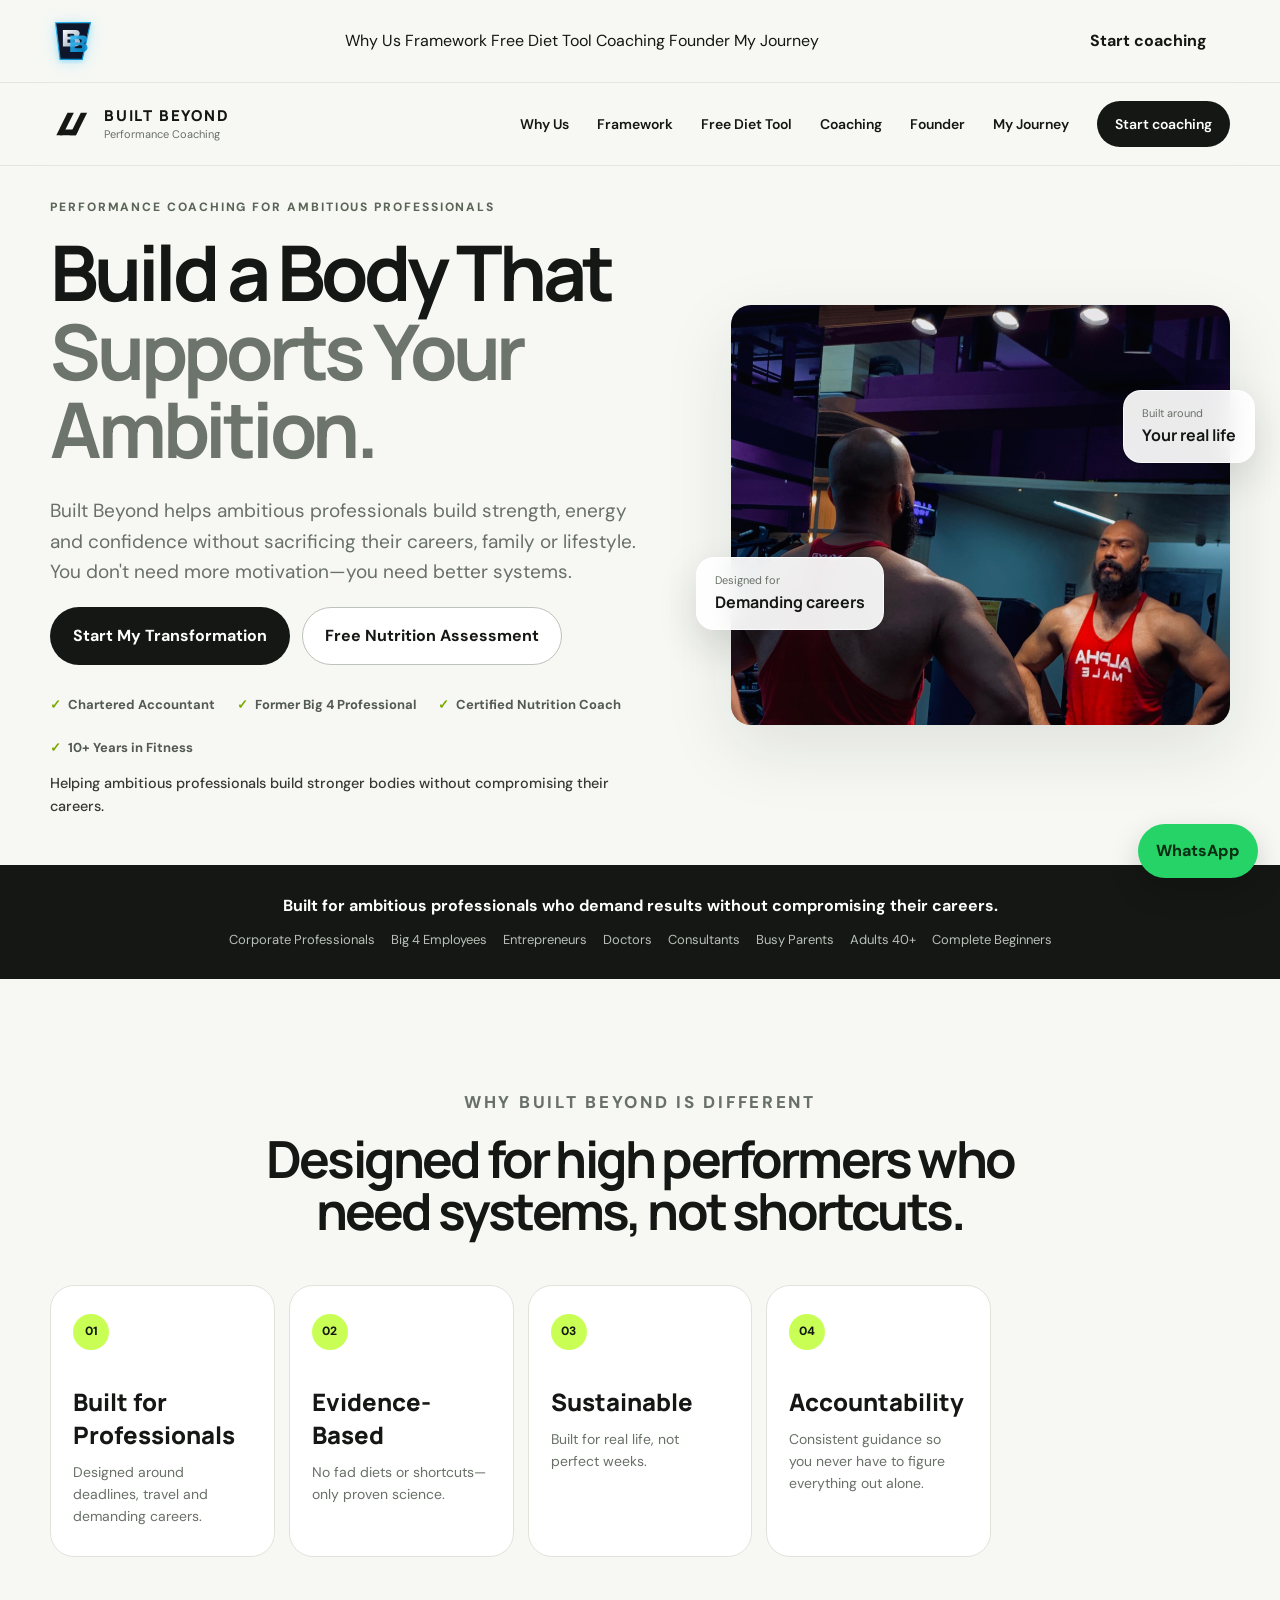
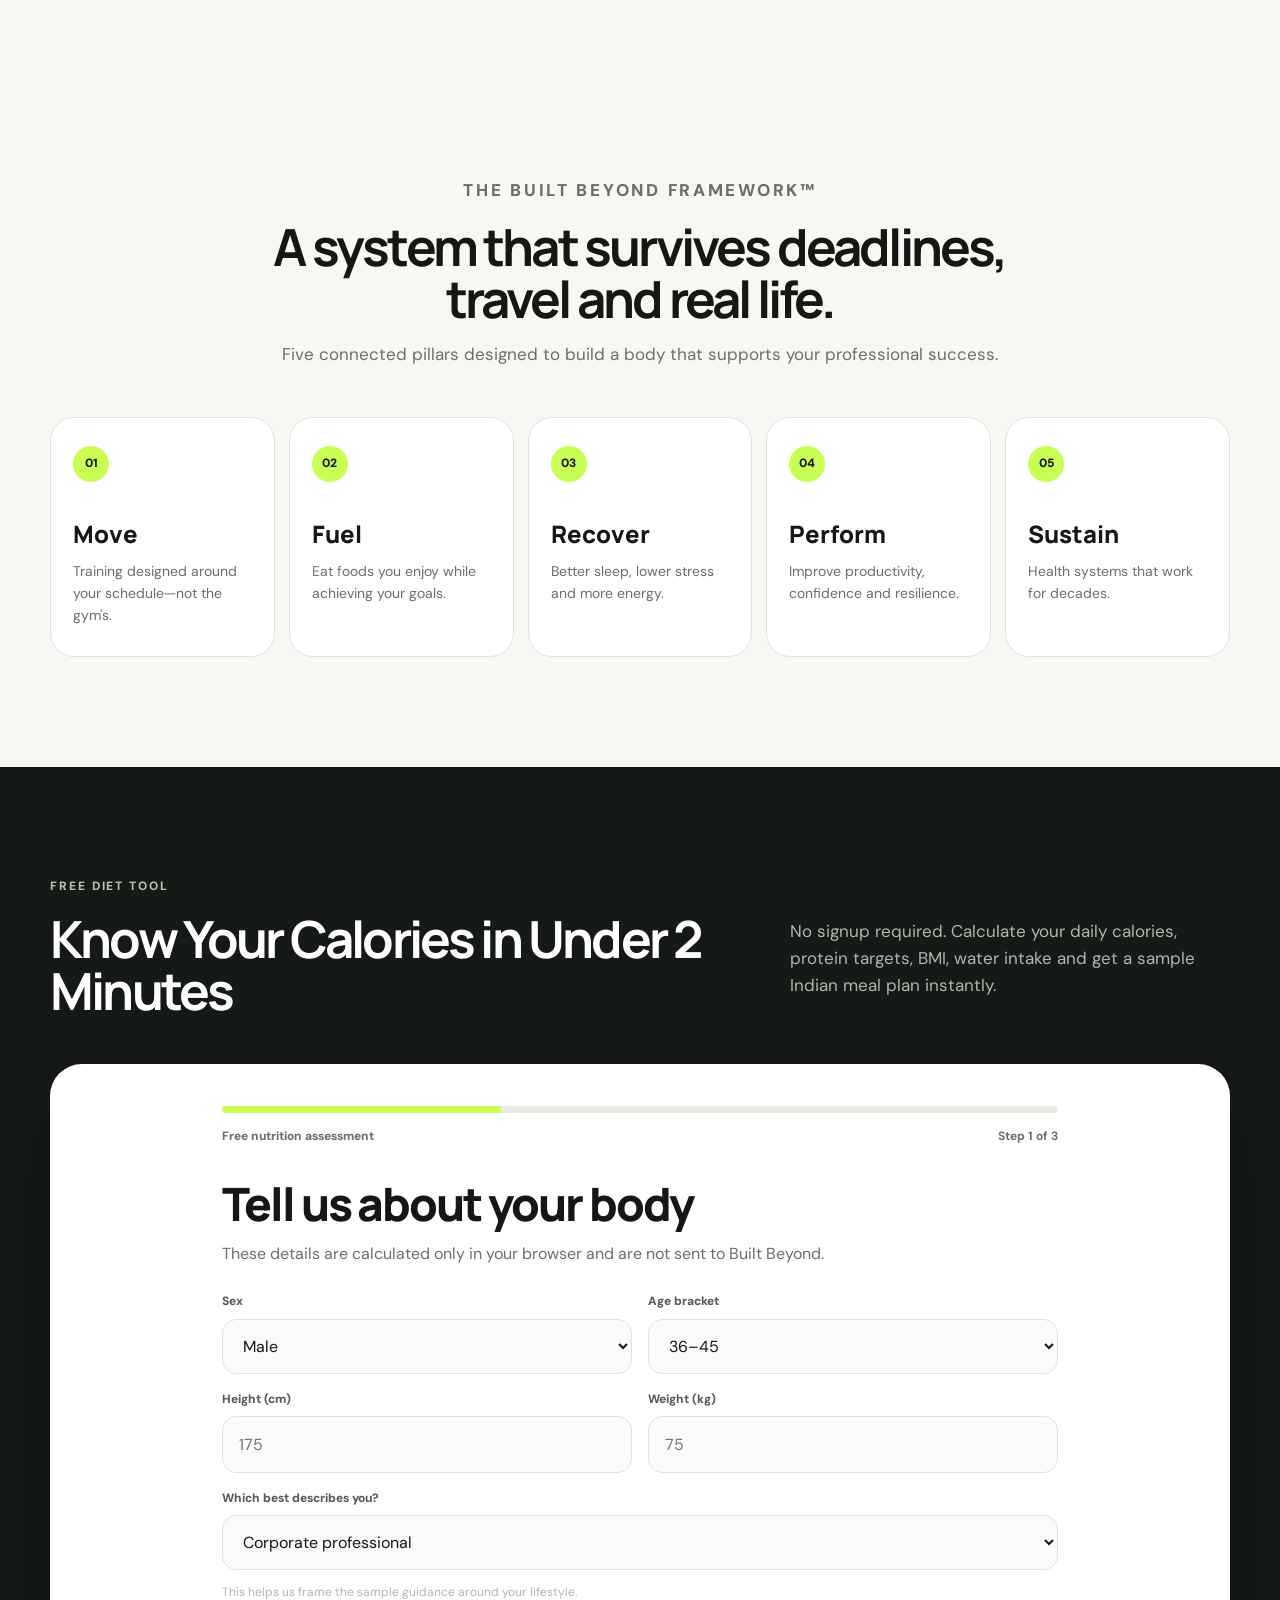
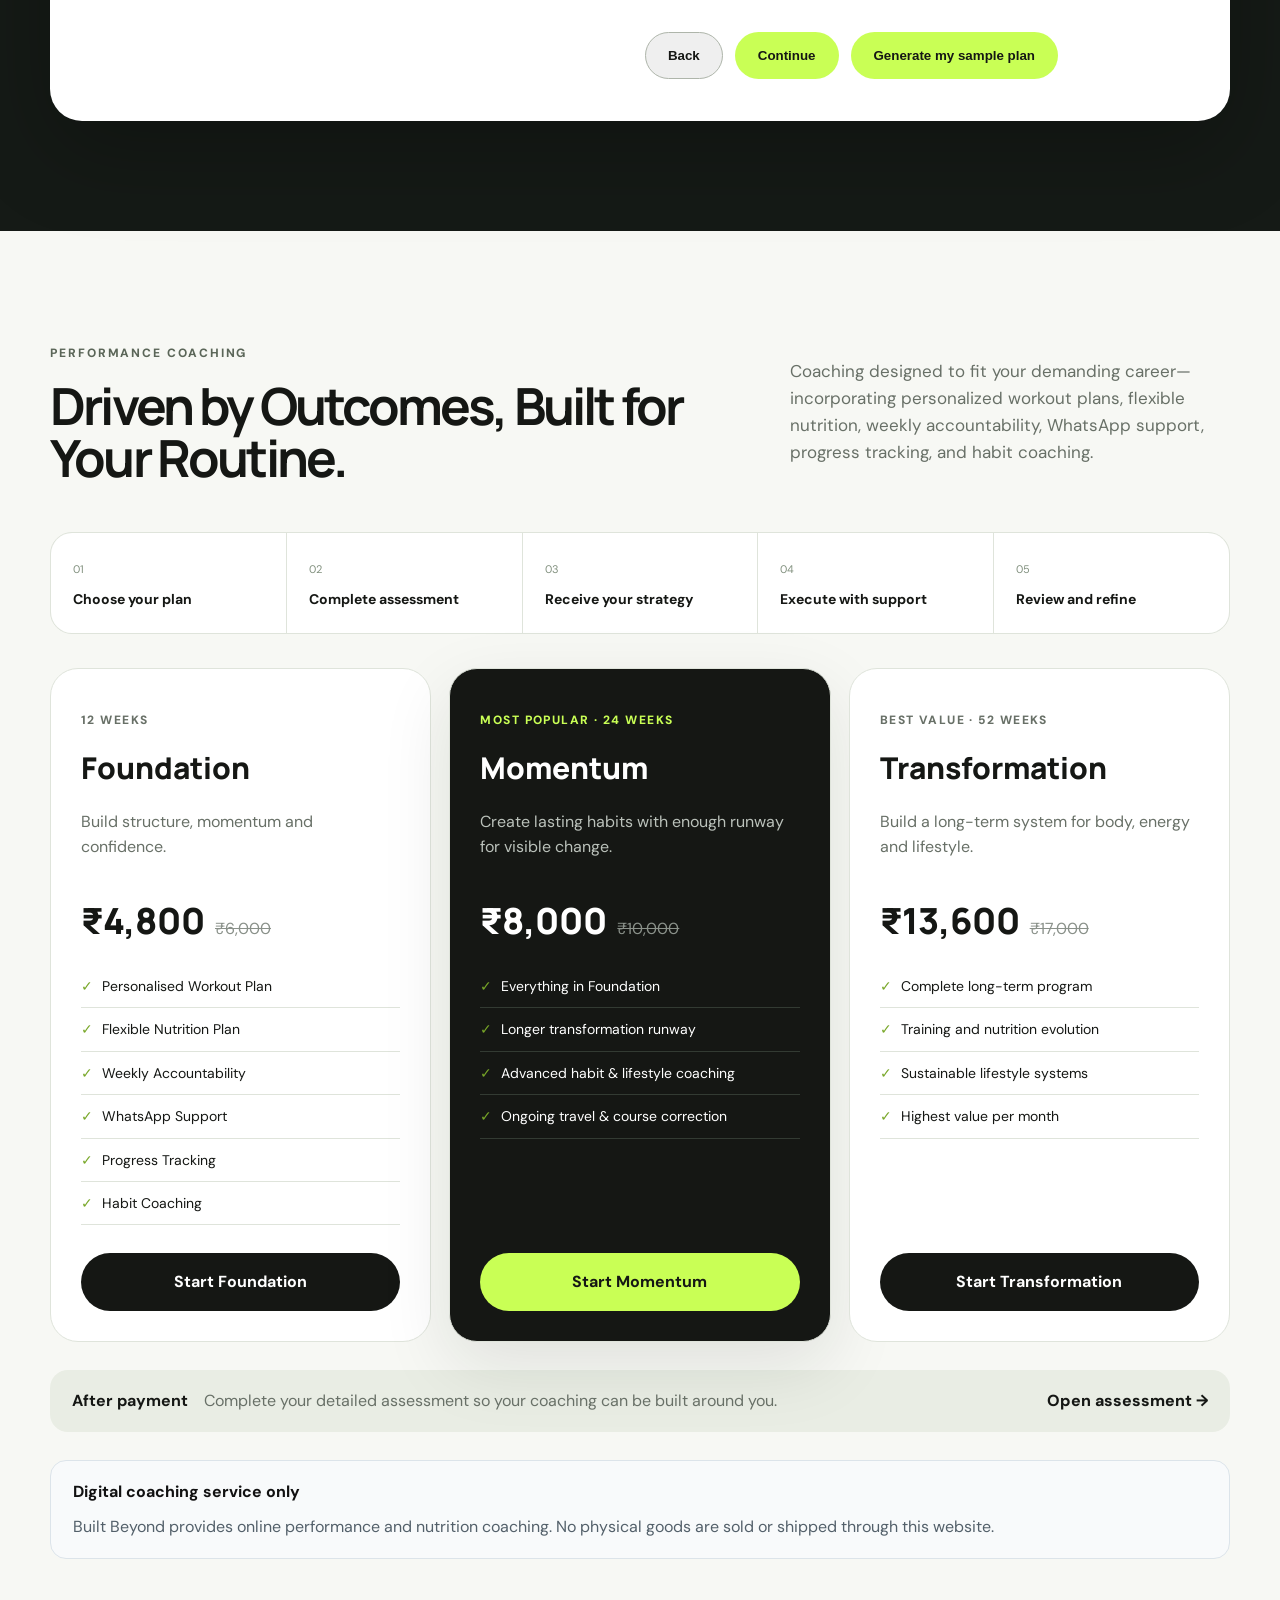
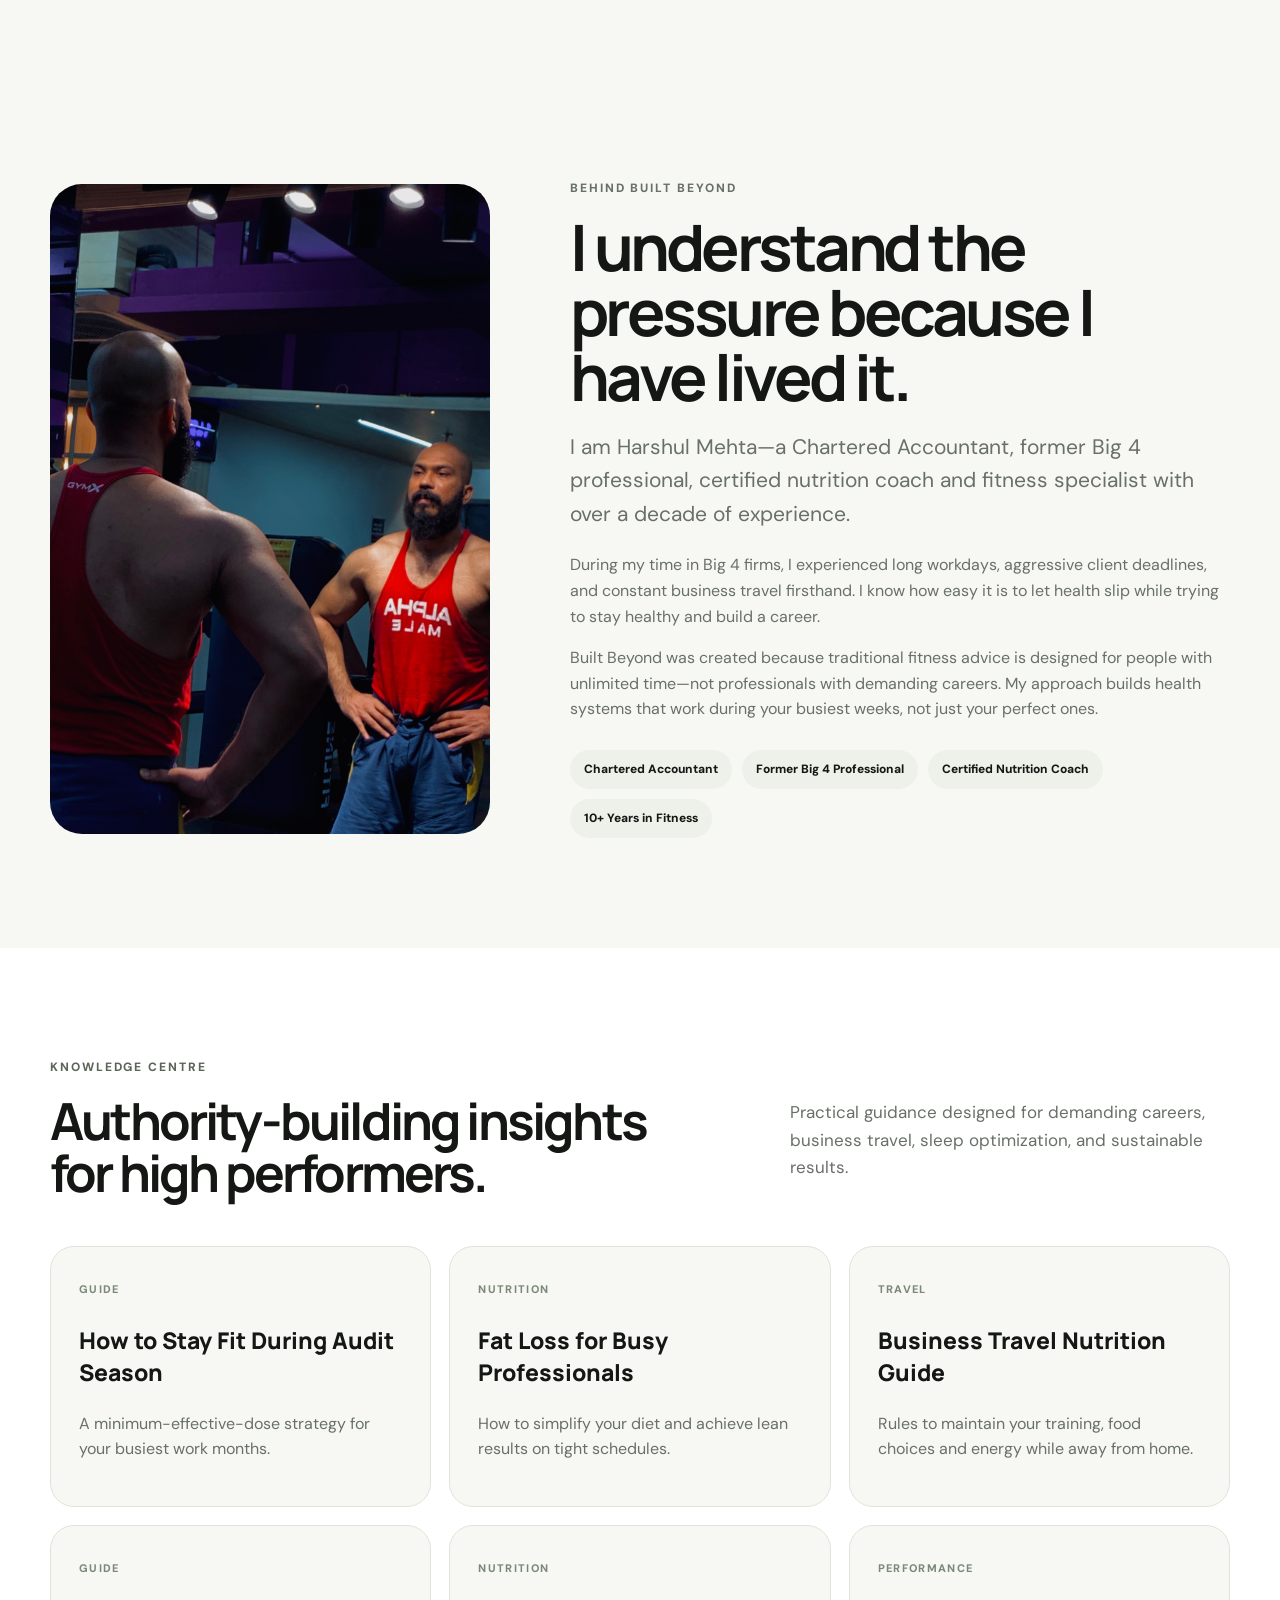
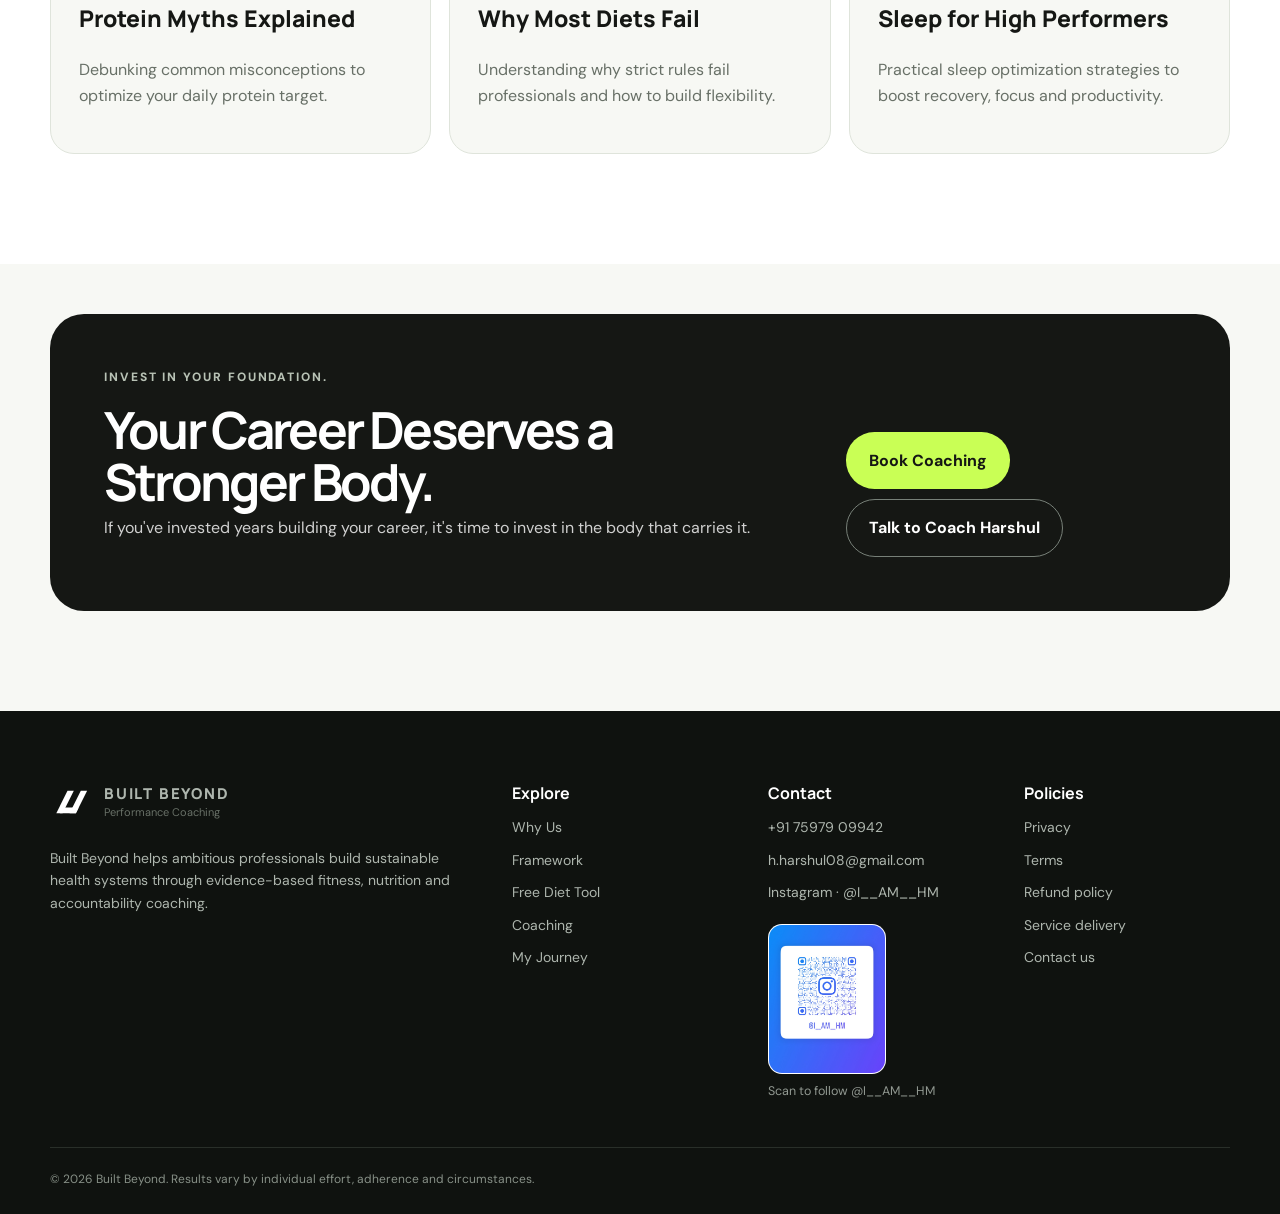
==== commit 1b1bbf59: "Refactor index.html for improved structure and SEO Updated the HTML structure and meta tags for bett" ====
--- a/index.html
+++ b/index.html
@@ -1,17 +1,17 @@
-<!-- Built Beyond Main Logo -->
-<a href="index.html" class="brand-logo">
-    <svg class="bb-icon" xmlns="http://www.w3.org/2000/svg" viewBox="0 0 100 100">
-        <defs>
-            <linearGradient id="bbGlow" x1="0%" y1="0%" x2="100%" y2="100%">
-                <stop offset="0%" stop-color="#38bdf8" />
-                <stop offset="100%" stop-color="#0284c7" />
-            </linearGradient>
-            
-            <linearGradient id="bbAccent" x1="0%" y1="0%" x2="100%" y2="100%">
-                <stop offset="0%" stop-color="#f8fafc" />
-                <stop offset="100%" stop-color="#94a3b8" />
-            </linearGradient>
-    <header class="site-header">
+<!DOCTYPE html>
+<html lang="en">
+<head>
+  <meta charset="utf-8" />
+  <meta name="viewport" content="width=device-width, initial-scale=1" />
+  <title>Built Beyond | Performance Coaching for Busy Professionals</title>
+  <meta name="description" content="Evidence-based online fitness and nutrition coaching for busy professionals." />
+  <meta name="theme-color" />
+  <link rel="canonical" href="https://builtbeyond.fit/" />
+  <link rel="stylesheet" href="style.css" />
+</head>
+<body>
+
+  <header class="site-header">
     <div class="shell nav-wrap">
       <a href="index.html" class="brand-logo" aria-label="Built Beyond Home">
         <svg class="bb-icon" xmlns="http://www.w3.org/2000/svg" viewBox="0 0 100 100" width="40" height="40">
@@ -45,25 +45,7 @@
 
       <a href="#coaching" class="btn btn-nav">Start coaching</a>
     </div>
-  </header>
-</a><!DOCTYPE html>
-<html lang="en">
-<head>
-<meta charset="utf-8"/>
-<meta content="width=device-width, initial-scale=1" name="viewport"/>
-<title>Built Beyond | Performance Coaching for Busy Professionals</title>
-<meta content="Evidence-based online fitness and nutrition coaching for busy professionals. Build strength, lose fat and improve energy with sustainable coaching designed around your career." name="description"/>
-<meta content="#f6f7f3" name="theme-color"/>
-<link href="https://builtbeyond.fit/" rel="canonical"/>
-<meta content="Built Beyond | Premium Performance Coaching" property="og:title"/>
-<meta content="Build a body that supports your ambition with evidence-based fitness, nutrition and lifestyle coaching." property="og:description"/>
-<meta content="website" property="og:type"/>
-<meta content="https://builtbeyond.fit/" property="og:url"/>
-<meta content="https://builtbeyond.fit/coach-harshul.jpg" property="og:image"/>
-<link href="favicon.svg" rel="icon" type="image/svg+xml"/>
-<link href="https://fonts.googleapis.com" rel="preconnect"/>
-<link crossorigin="" href="https://fonts.gstatic.com" rel="preconnect"/>
-<link href="https://fonts.googleapis.com/css2?family=DM+Sans:wght@400;500;600;700&amp;family=Manrope:wght@500;600;700;800&amp;display=swap" rel="stylesheet"/>
+  </header><link href="https://fonts.googleapis.com/css2?family=DM+Sans:wght@400;500;600;700&amp;family=Manrope:wght@500;600;700;800&amp;display=swap" rel="stylesheet"/>
 <link href="styles.css" rel="stylesheet"/>
 </head>
 <body>
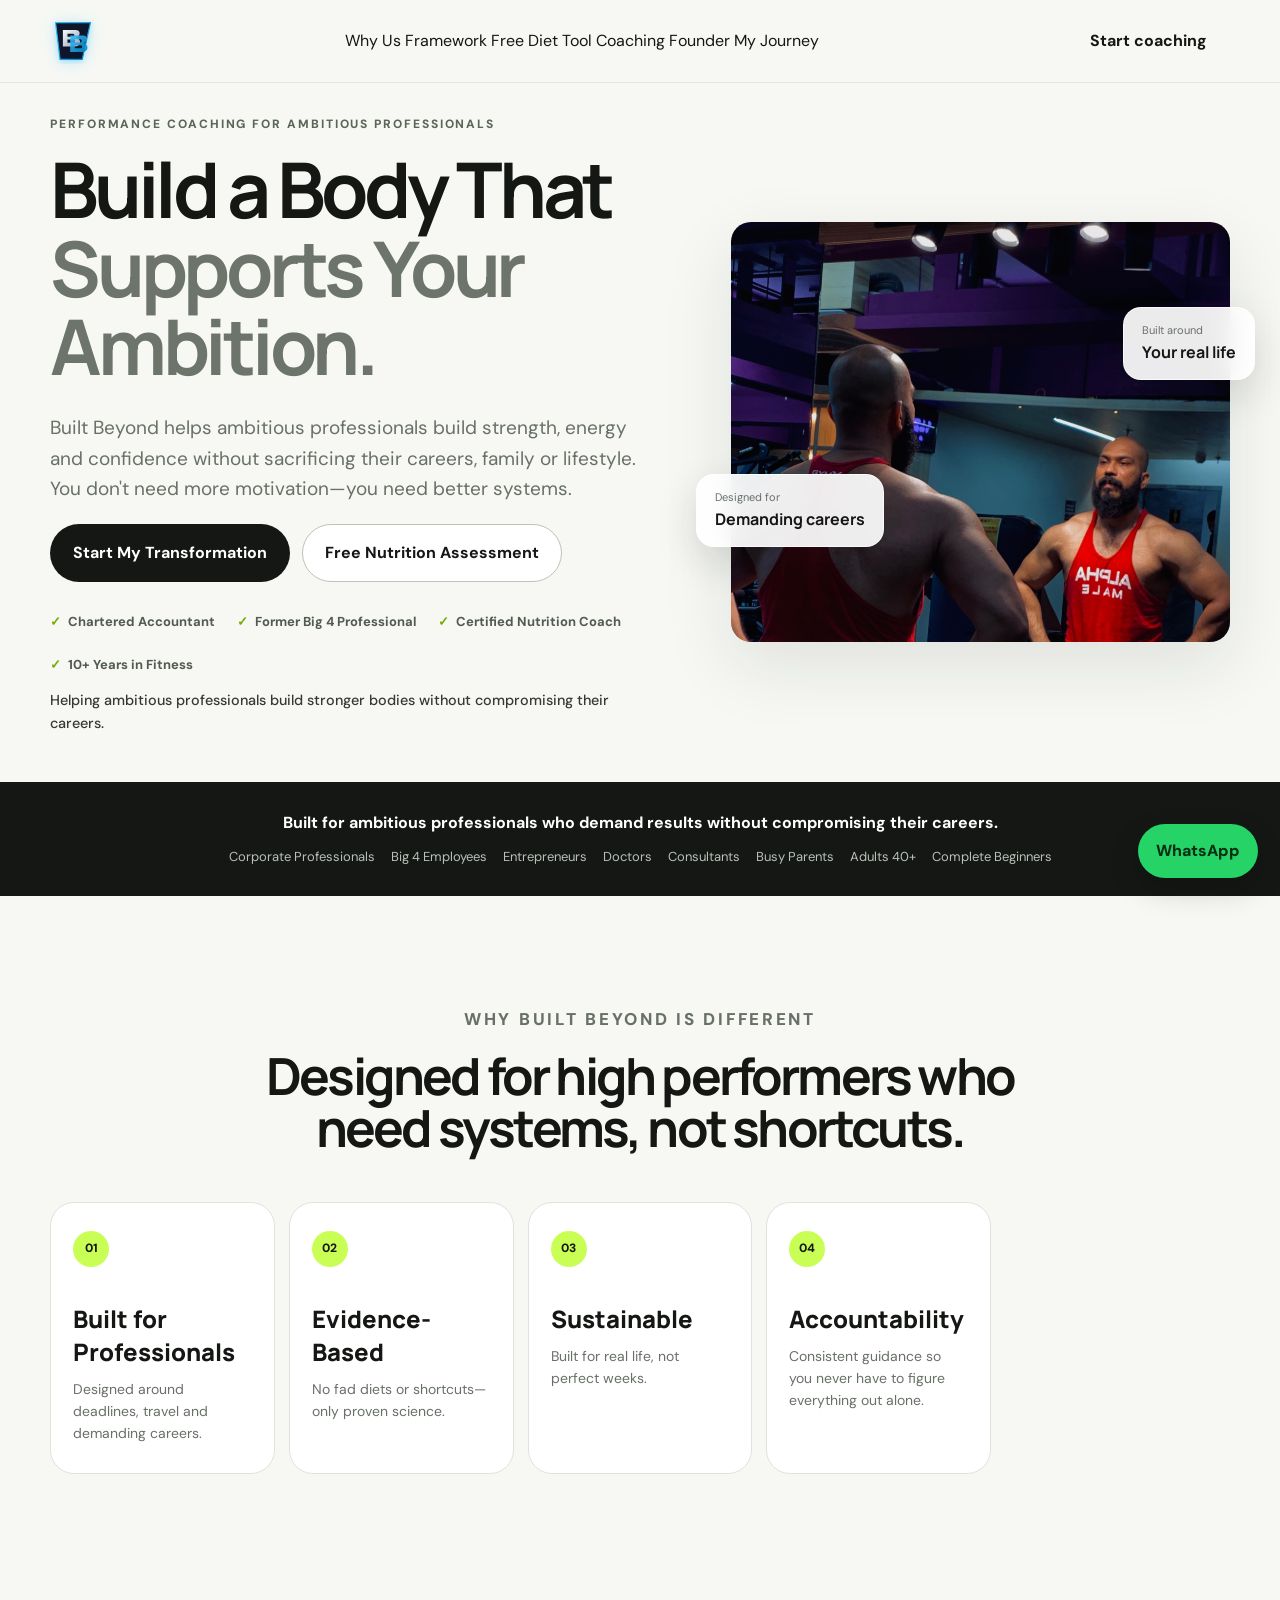
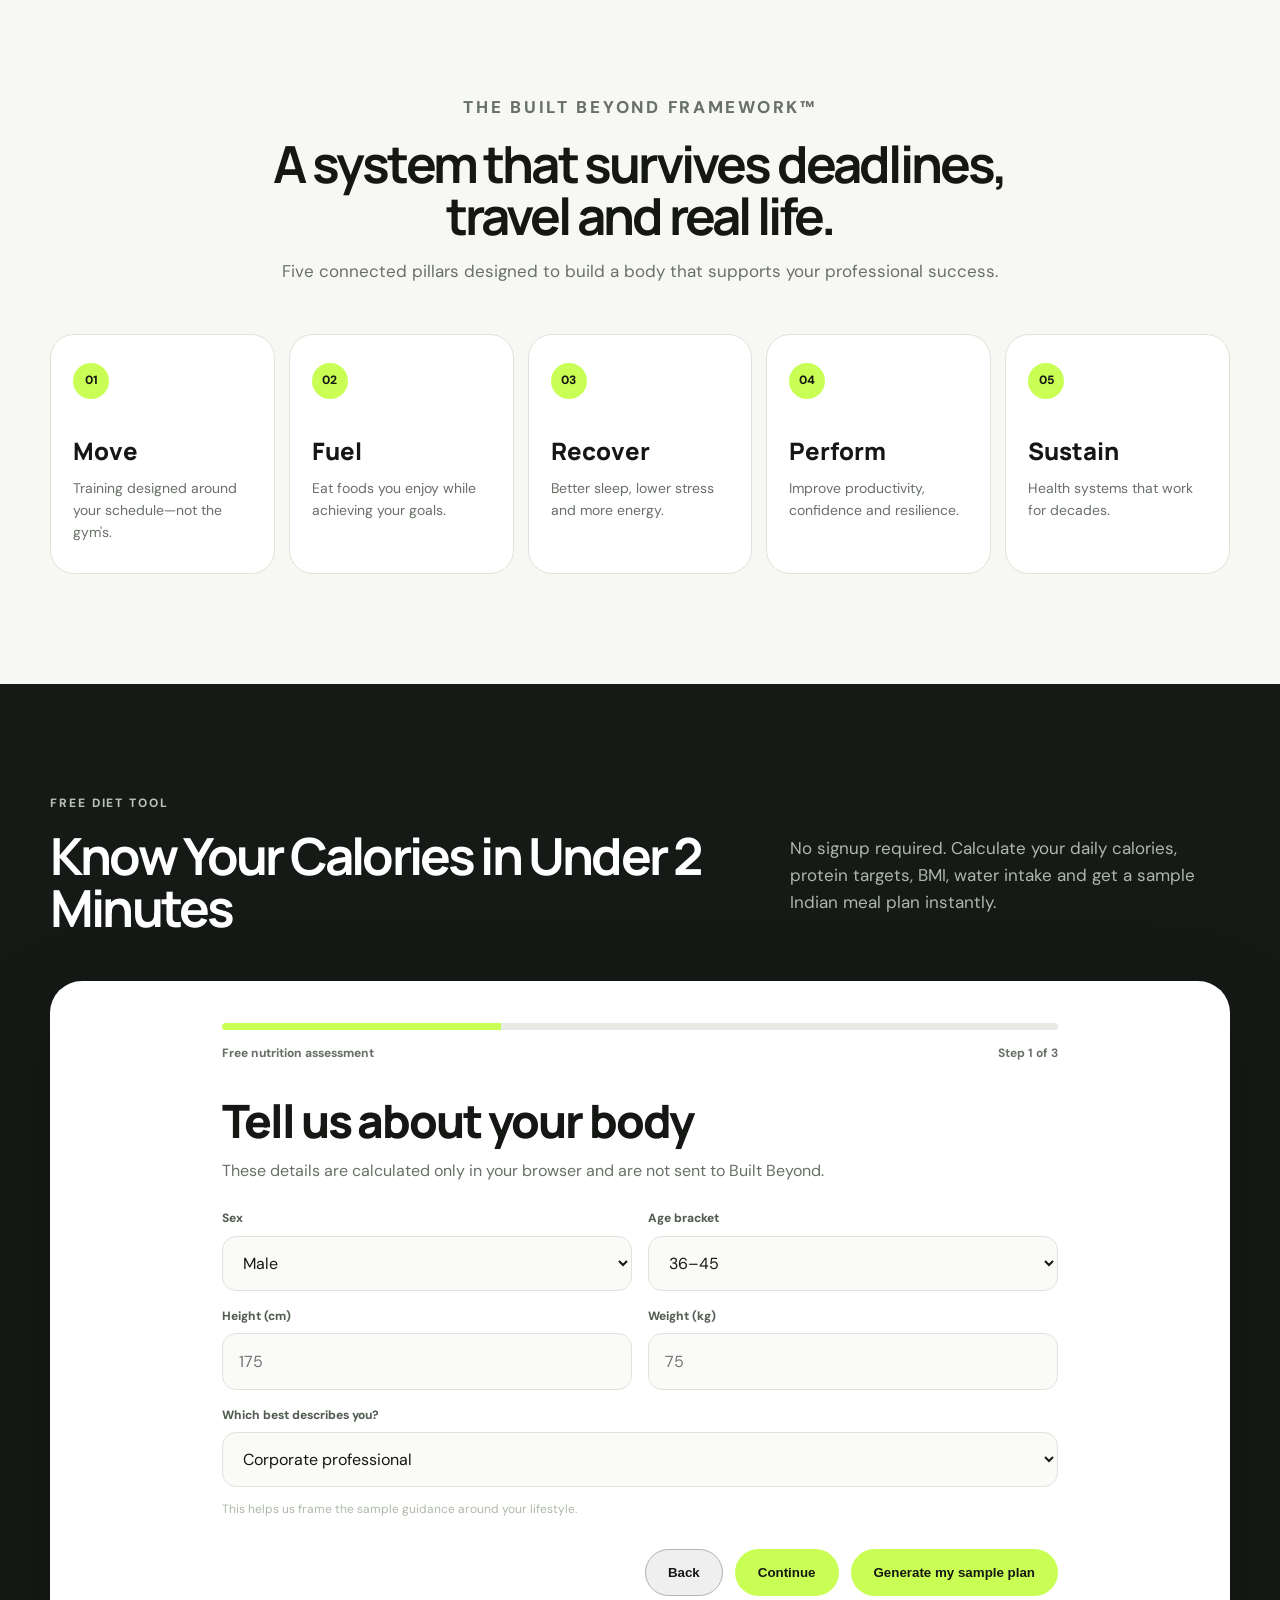
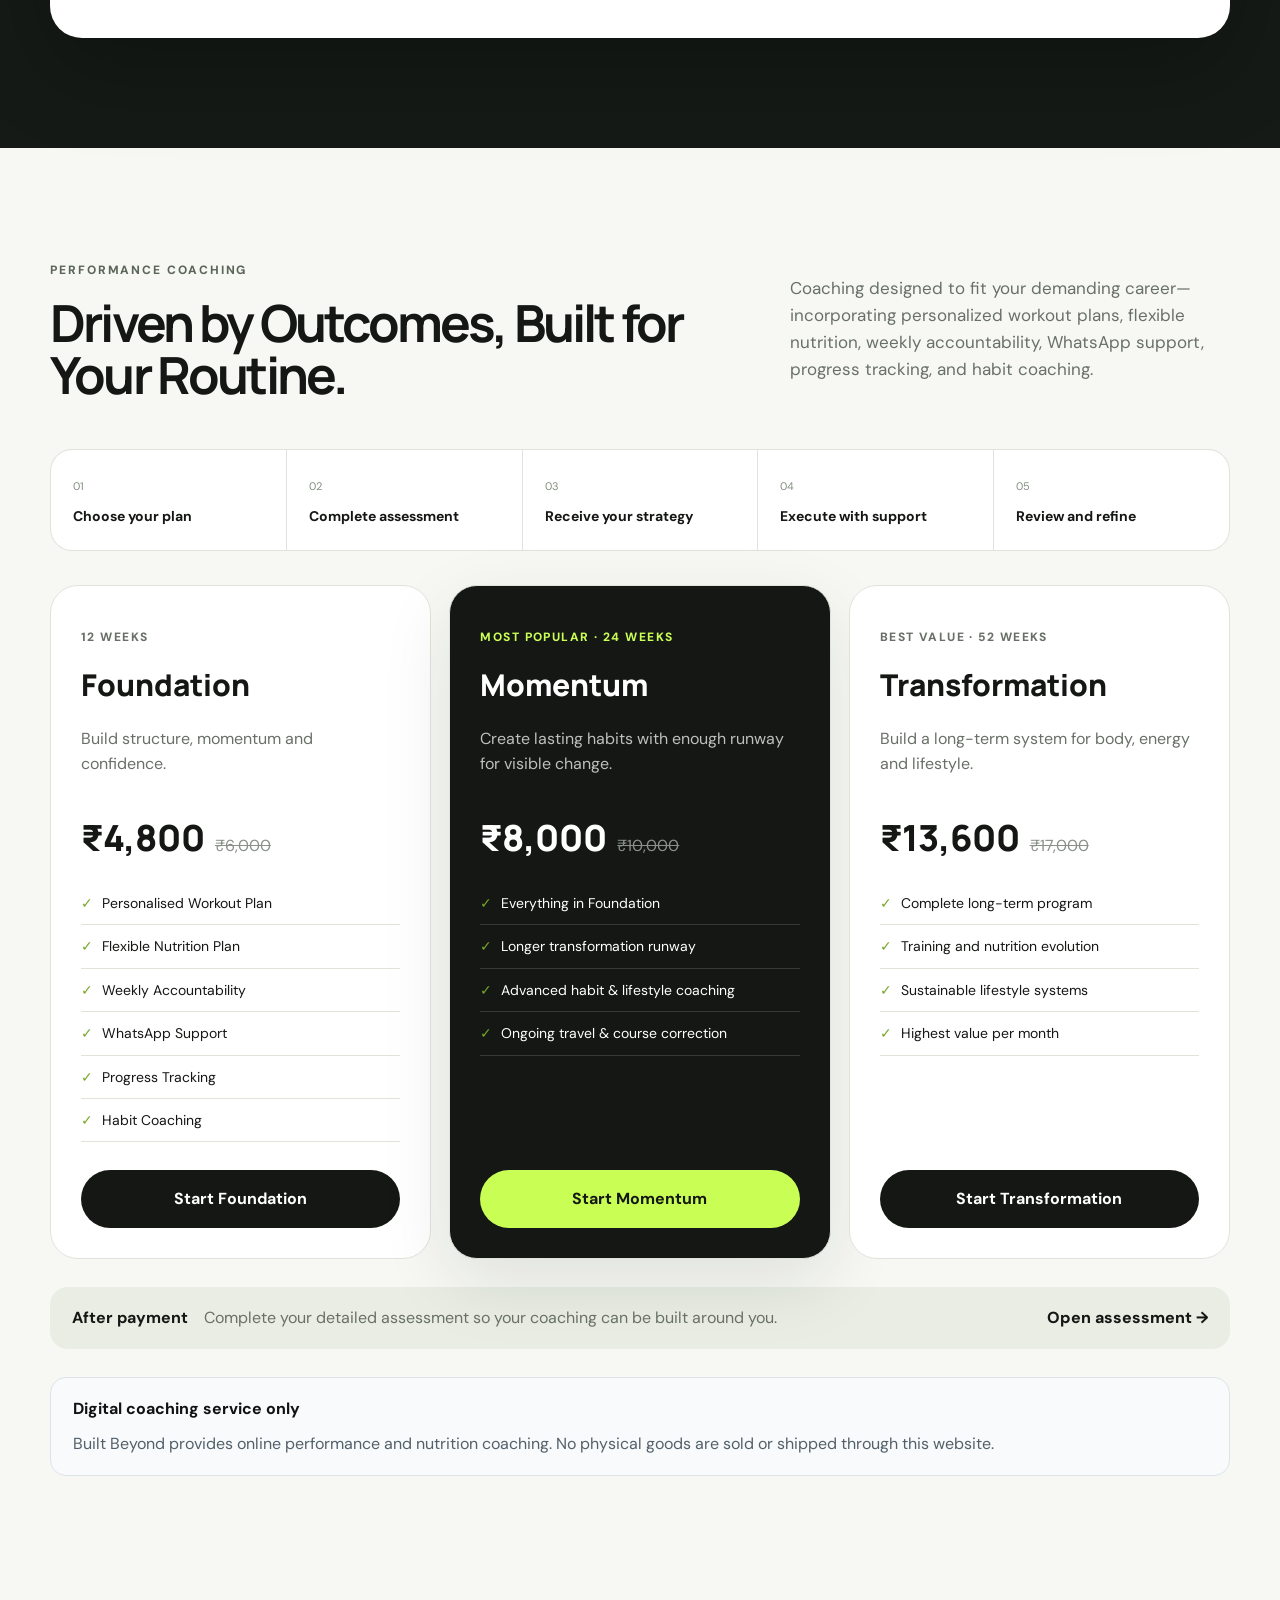
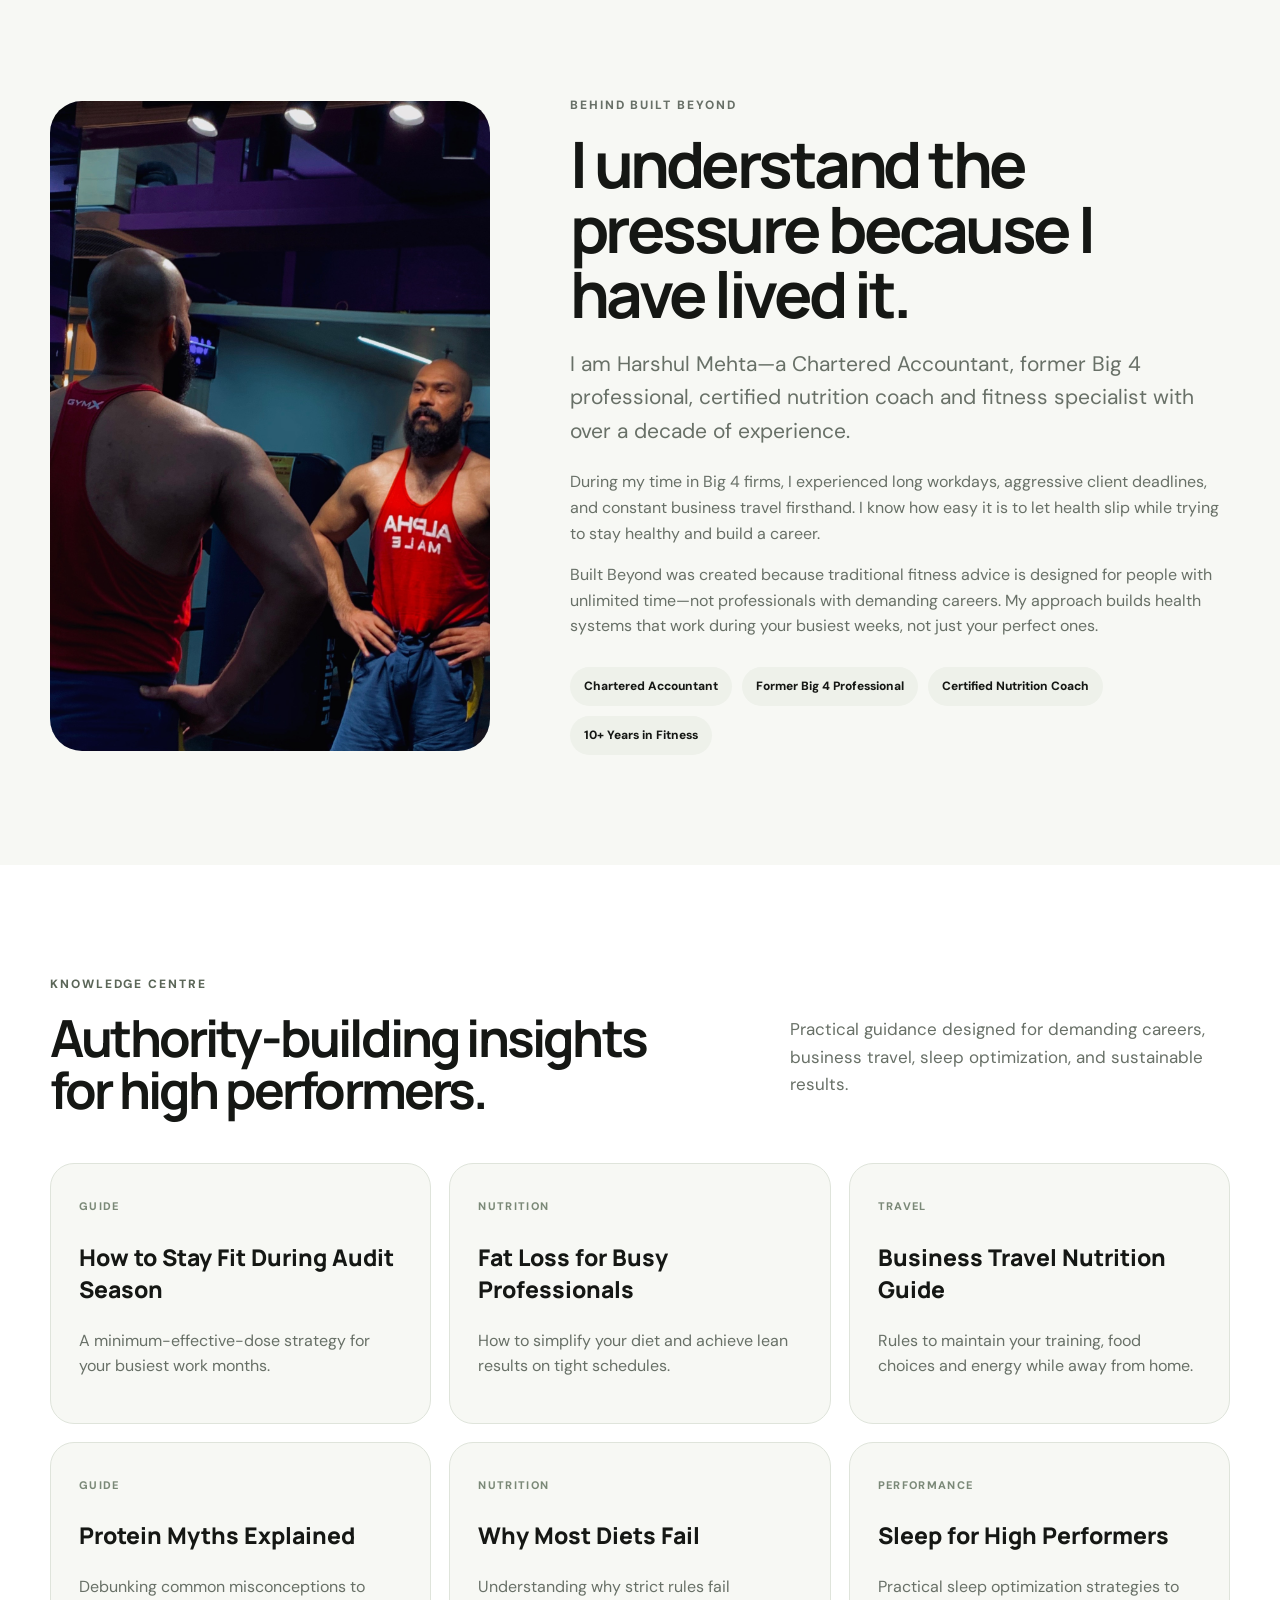
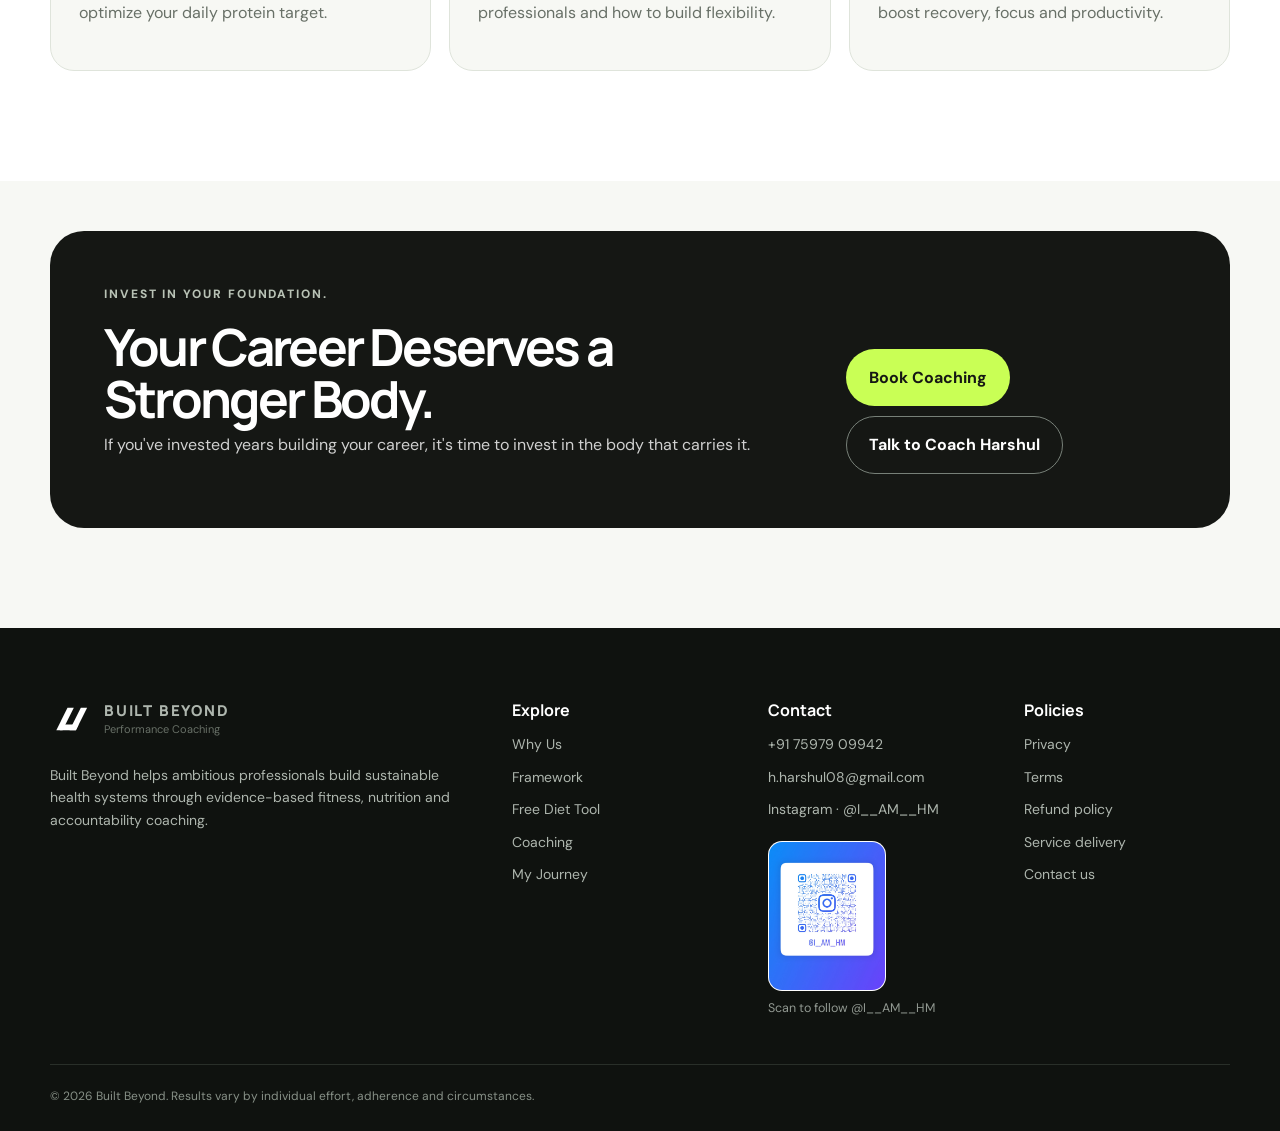
==== commit ca420b4d: "Remove site header and navigation from index.html Removed the site header section including navigati" ====
--- a/index.html
+++ b/index.html
@@ -49,18 +49,6 @@
 <link href="styles.css" rel="stylesheet"/>
 </head>
 <body>
-<header class="site-header">
-<div class="shell nav-wrap">
-<a aria-label="Built Beyond home" class="brand" href="#top">
-<svg aria-hidden="true" class="brand-mark" viewbox="0 0 60 60"><path d="M9 46 25 14h9L18 46H9Z"></path><path d="M28 46 44 14h9L37 46h-9Z"></path><path d="M18 38h23l-4 8H14l4-8Z"></path></svg>
-<span><strong>BUILT BEYOND</strong><small>Performance Coaching</small></span>
-</a>
-<button aria-expanded="false" aria-label="Toggle navigation" class="menu-btn">Menu</button>
-<nav aria-label="Primary navigation" class="nav">
-<a href="#why-different">Why Us</a><a href="#framework">Framework</a><a href="#nutrition-planner">Free Diet Tool</a><a href="#coaching">Coaching</a><a href="#founder">Founder</a><a href="my-journey.html">My Journey</a>
-<a class="nav-cta" href="#coaching">Start coaching</a>
-</nav>
-</div>
 </header>
 <main id="top">
 <section class="hero" style="padding-top: 2rem; padding-bottom: 2rem;">
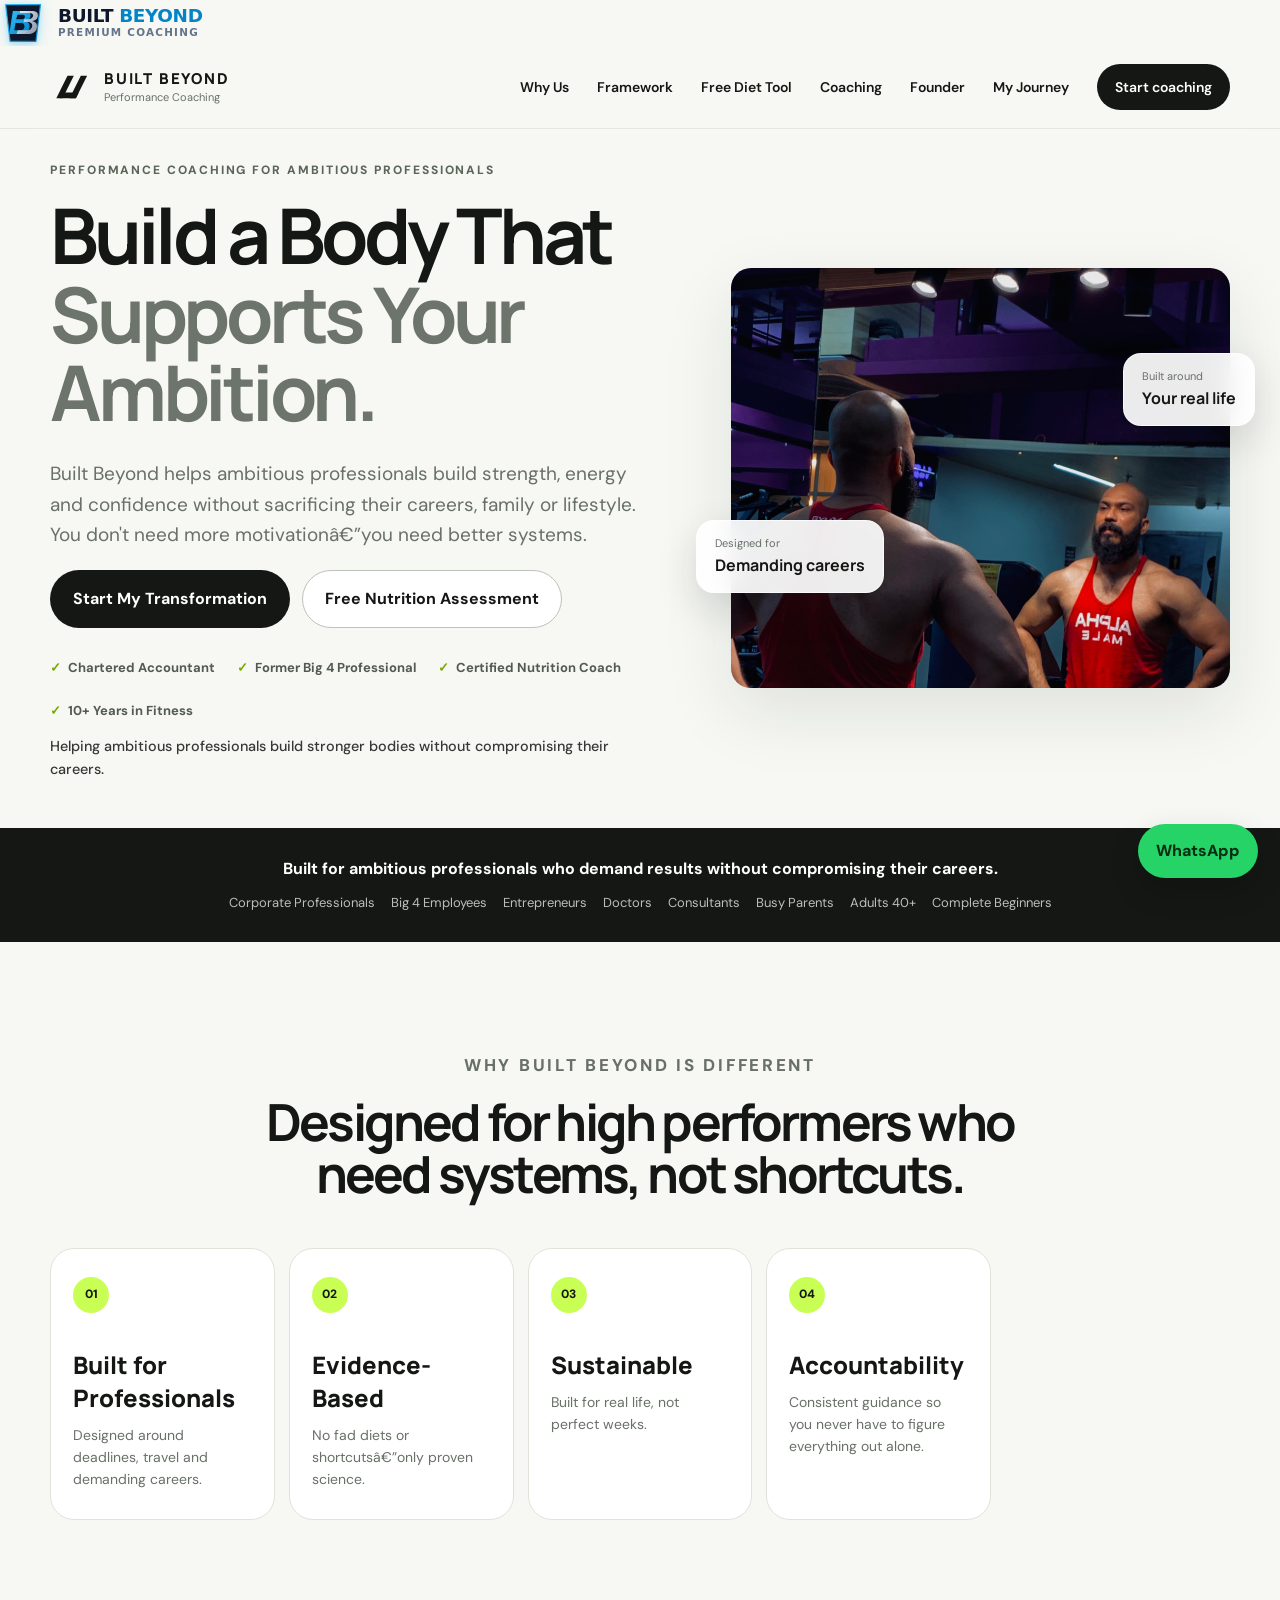
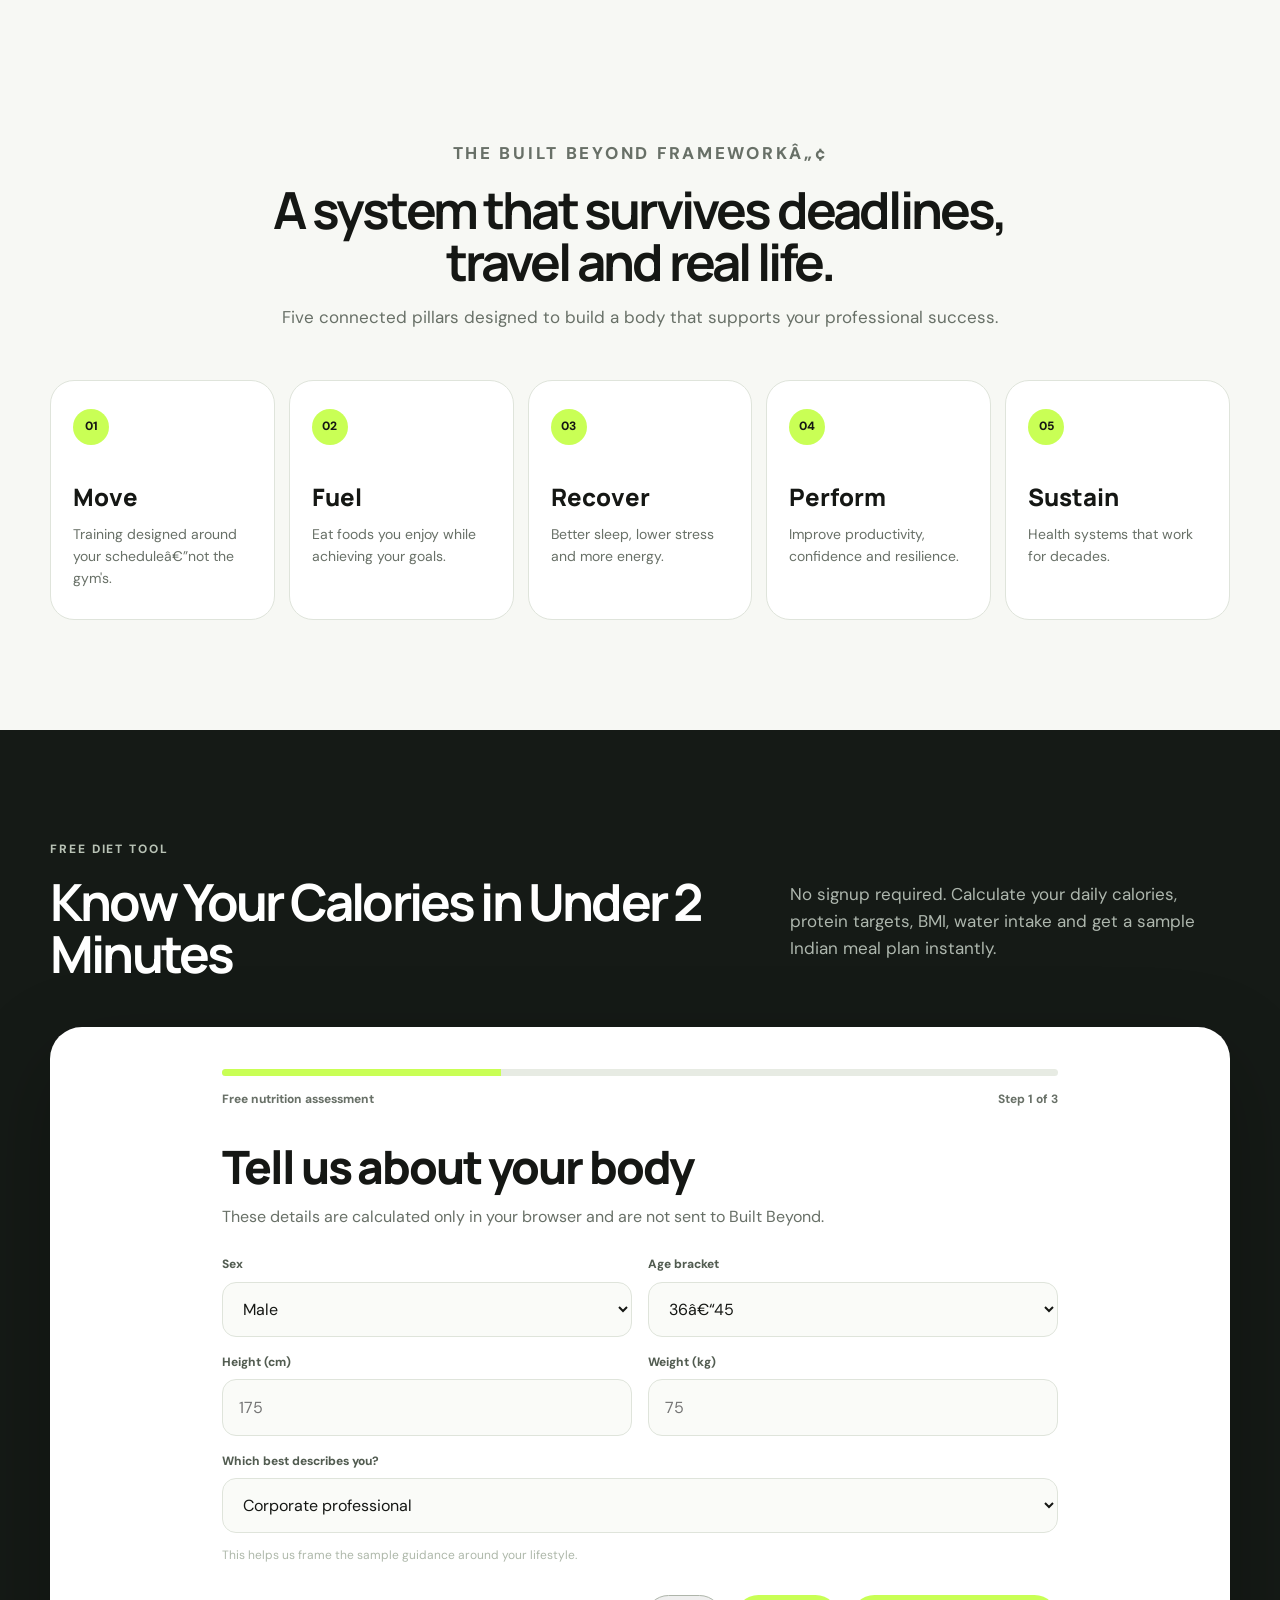
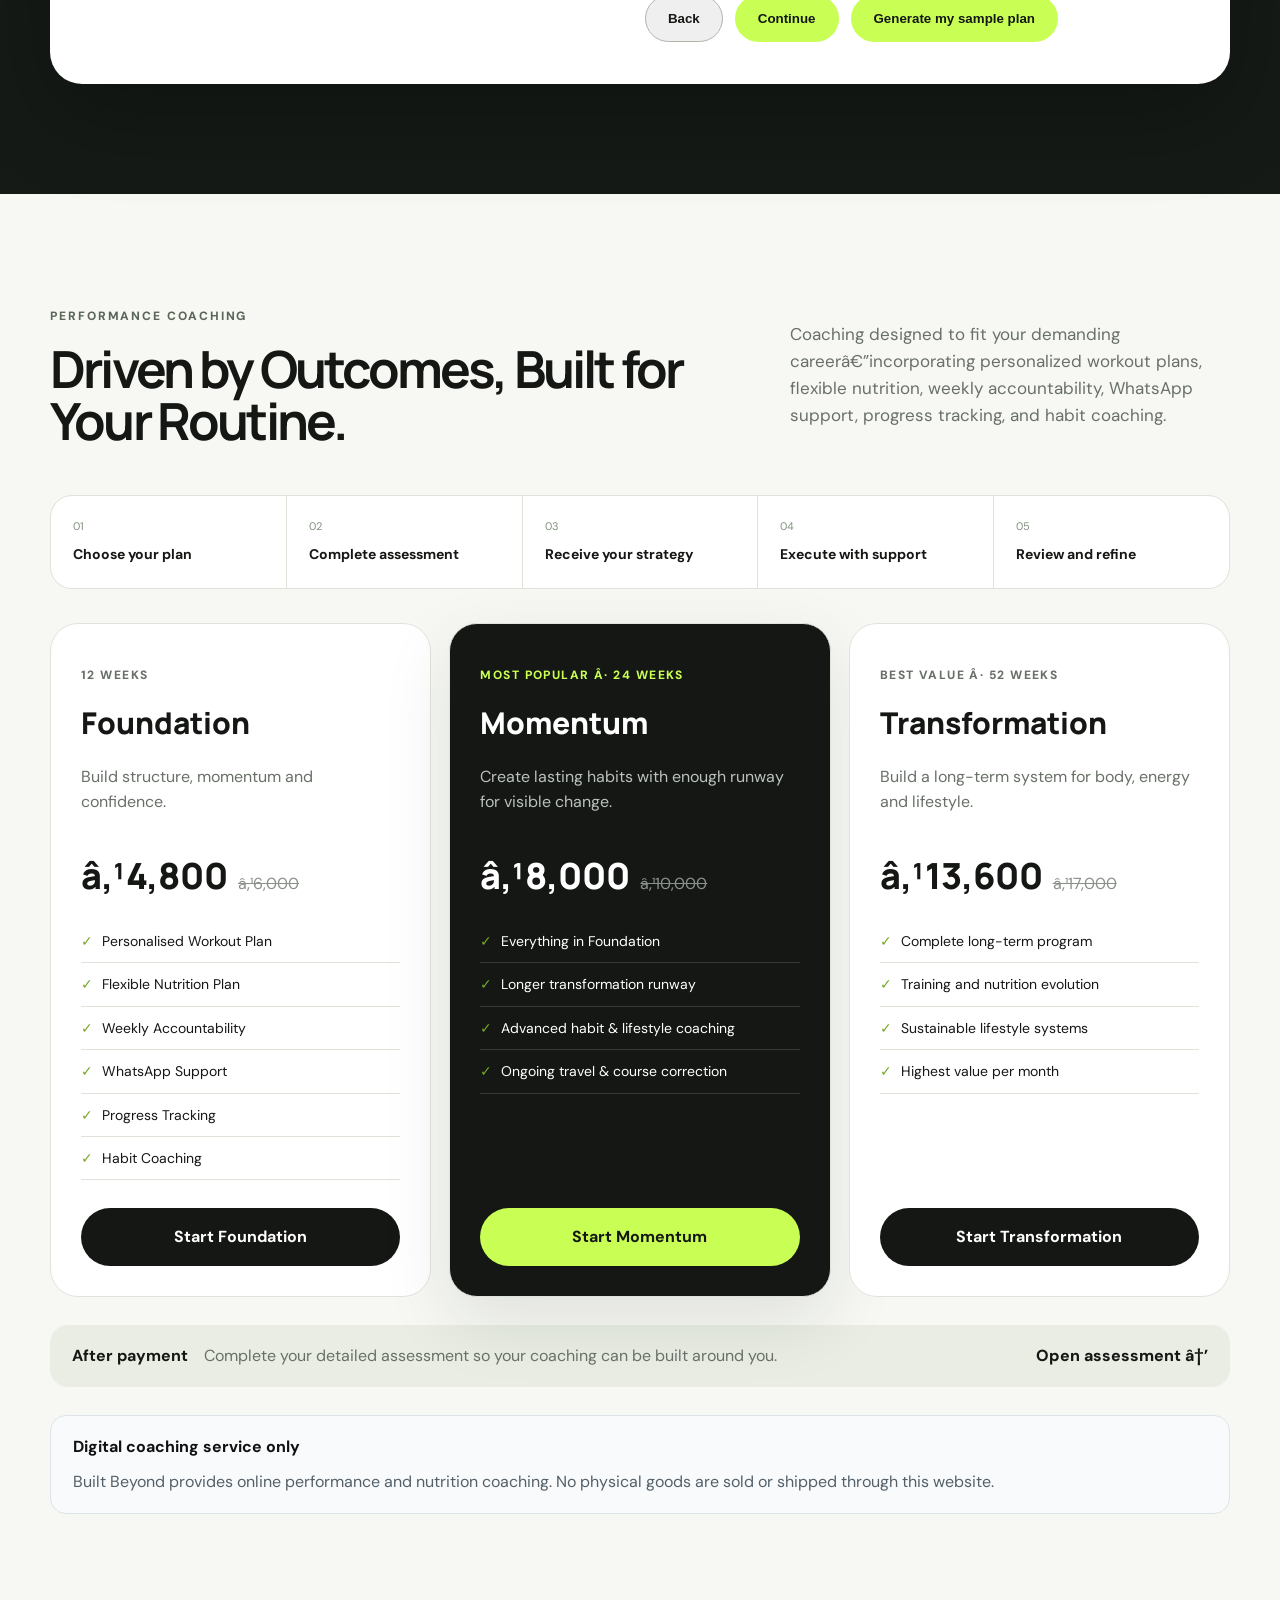
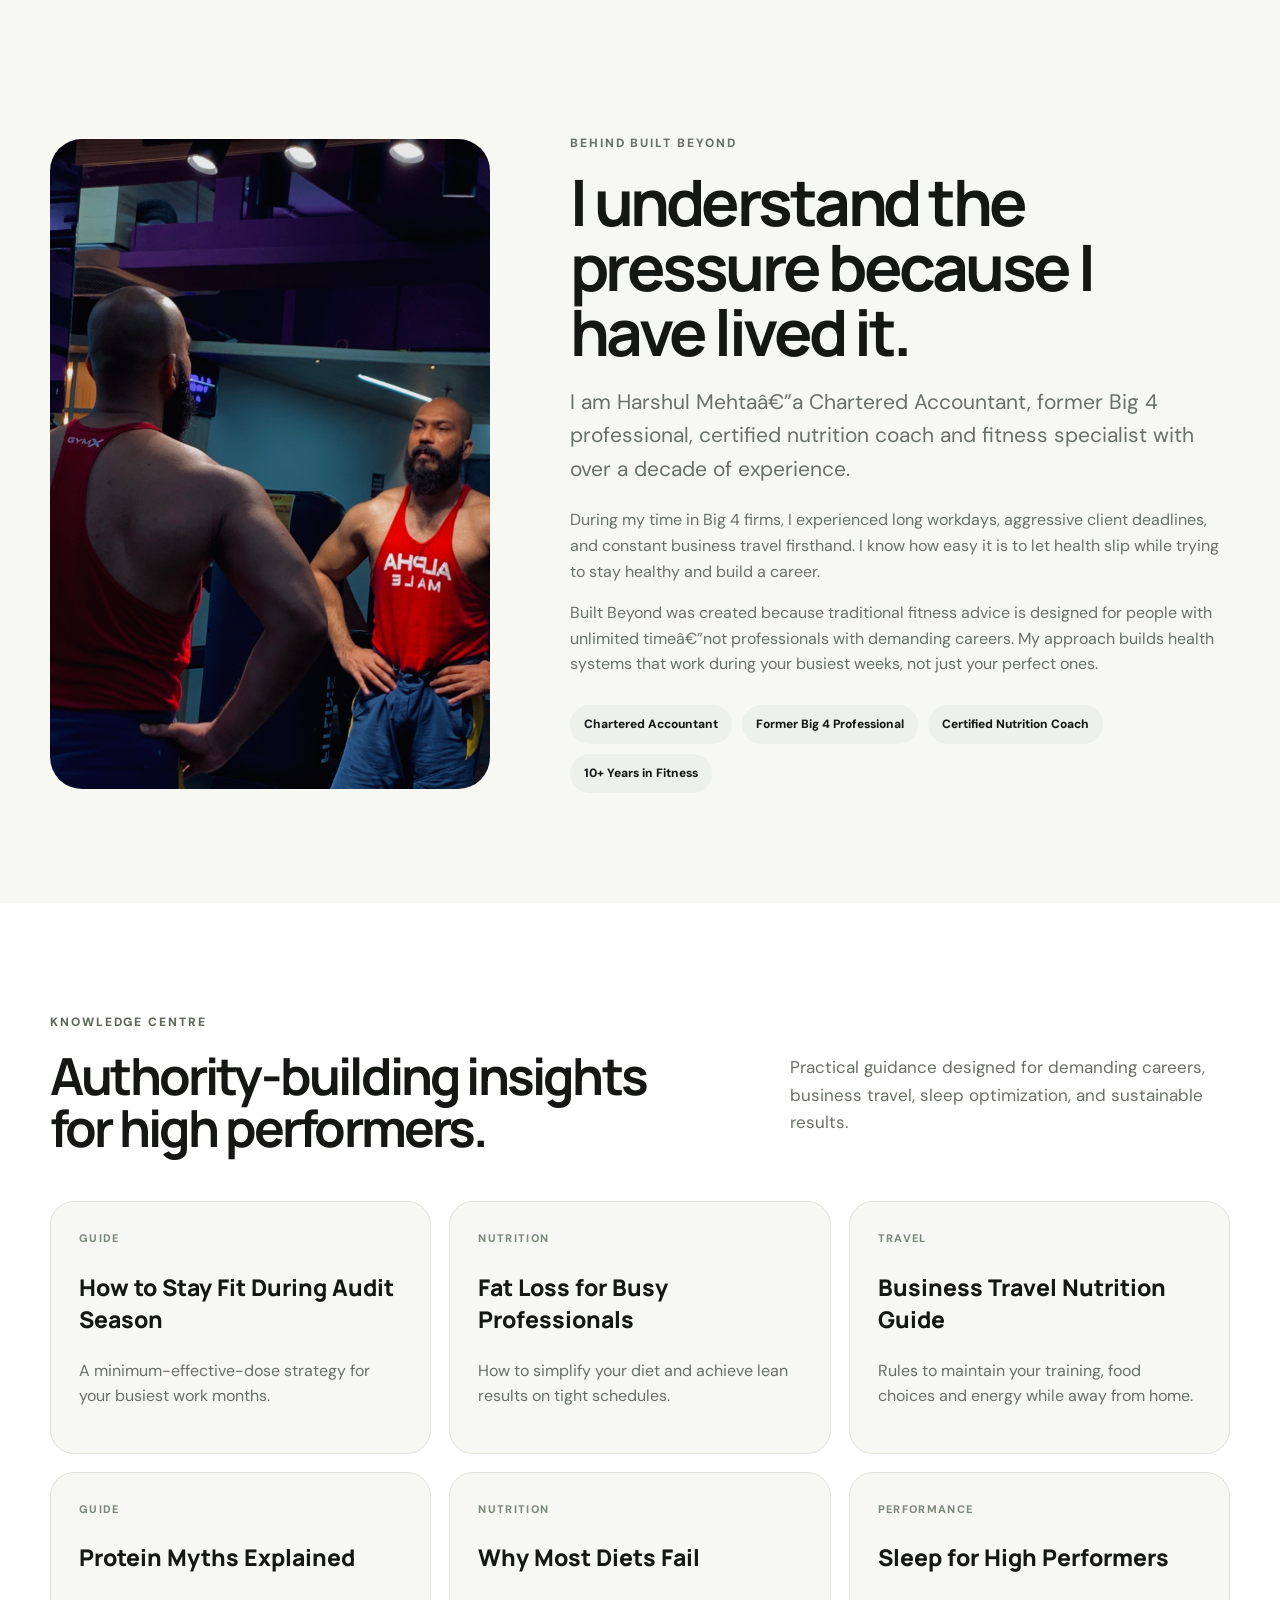
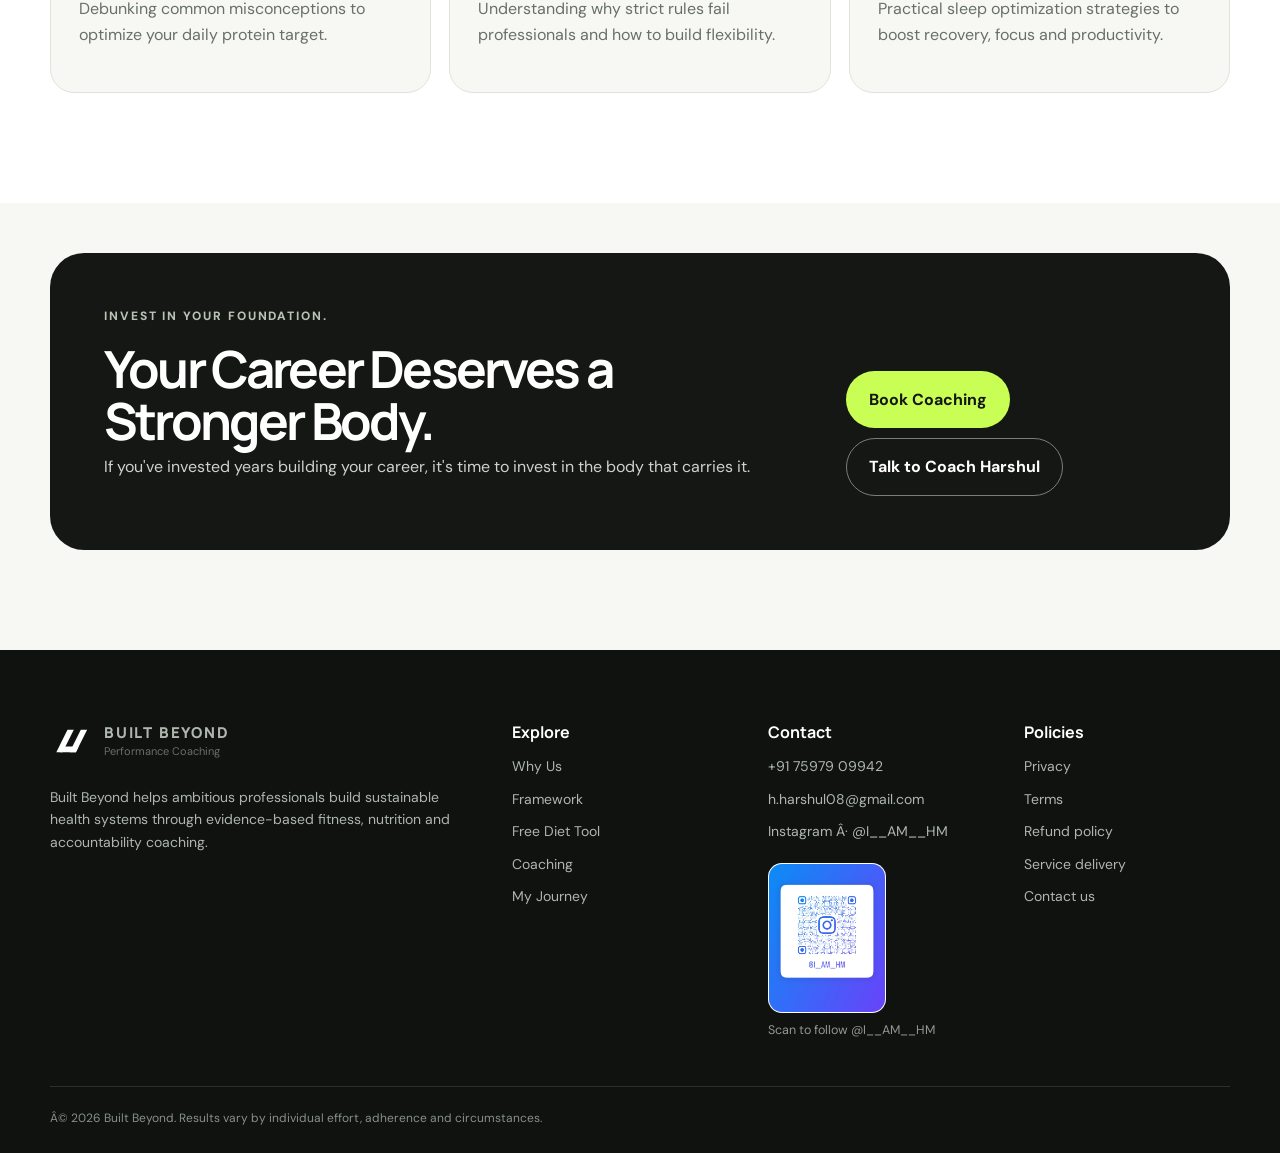
==== commit ed32cb4c: "Refactor index.html for SEO and structure improvements Updated HTML structure and improved meta tags" ====
--- a/index.html
+++ b/index.html
@@ -1,54 +1,70 @@
-<!DOCTYPE html>
+<!-- Built Beyond Main Logo -->
+<a href="index.html" class="brand-logo">
+    <svg class="bb-icon" xmlns="http://www.w3.org/2000/svg" viewBox="0 0 100 100">
+        <defs>
+            <linearGradient id="bbGlow" x1="0%" y1="0%" x2="100%" y2="100%">
+                <stop offset="0%" stop-color="#38bdf8" />
+                <stop offset="100%" stop-color="#0284c7" />
+            </linearGradient>
+            
+            <linearGradient id="bbAccent" x1="0%" y1="0%" x2="100%" y2="100%">
+                <stop offset="0%" stop-color="#f8fafc" />
+                <stop offset="100%" stop-color="#94a3b8" />
+            </linearGradient>
+
+            <filter id="glowEffect" x="-20%" y="-20%" width="140%" height="140%">
+                <feDropShadow dx="0" dy="4" stdDeviation="6" flood-color="#38bdf8" flood-opacity="0.35"/>
+            </filter>
+        </defs>
+
+        <polygon points="12,10 88,10 78,90 22,90" fill="#0f172a" stroke="url(#bbGlow)" stroke-width="2.5" filter="url(#glowEffect)" />
+
+        <path d="M 28 24 L 54 24 C 64 24 68 29 66 37 C 65 42 60 45 54 46 C 62 47 66 52 64 61 C 62 70 55 74 44 74 L 20 74 L 28 24 Z 
+                 M 38 32 L 35 42 L 48 42 C 51 42 53 40 54 37 C 55 34 53 32 50 32 L 38 32 Z 
+                 M 34 50 L 31 66 L 46 66 C 49 66 52 64 53 60 C 54 55 52 50 48 50 L 34 50 Z" 
+              fill="url(#bbGlow)"/>
+
+        <path d="M 44 24 L 70 24 C 80 24 84 29 82 37 C 81 42 76 45 70 46 C 78 47 82 52 80 61 C 78 70 71 74 60 74 L 36 74 L 39 66 L 58 66 C 65 66 69 63 70 57 C 71 52 67 48 60 48 L 51 48 L 53 42 L 62 42 C 67 42 71 39 72 35 C 73 31 70 28 64 28 L 43 28 L 44 24 Z" 
+              fill="url(#bbAccent)" opacity="0.9"/>
+    </svg>
+
+    <div class="brand-text">
+        <span class="title">BUILT <span class="highlight">BEYOND</span></span>
+        <span class="subtitle">PREMIUM COACHING</span>
+    </div>
+</a><!DOCTYPE html>
 <html lang="en">
 <head>
-  <meta charset="utf-8" />
-  <meta name="viewport" content="width=device-width, initial-scale=1" />
-  <title>Built Beyond | Performance Coaching for Busy Professionals</title>
-  <meta name="description" content="Evidence-based online fitness and nutrition coaching for busy professionals." />
-  <meta name="theme-color" />
-  <link rel="canonical" href="https://builtbeyond.fit/" />
-  <link rel="stylesheet" href="style.css" />
-</head>
-<body>
-
-  <header class="site-header">
-    <div class="shell nav-wrap">
-      <a href="index.html" class="brand-logo" aria-label="Built Beyond Home">
-        <svg class="bb-icon" xmlns="http://www.w3.org/2000/svg" viewBox="0 0 100 100" width="40" height="40">
-          <defs>
-            <linearGradient id="bbGlow" x1="0%" y1="0%" x2="100%" y2="100%">
-              <stop offset="0%" stop-color="#38bdf8"/>
-              <stop offset="100%" stop-color="#0284c7"/>
-            </linearGradient>
-            <linearGradient id="bbAccent" x1="0%" y1="0%" x2="100%" y2="100%">
-              <stop offset="0%" stop-color="#f8fafc"/>
-              <stop offset="100%" stop-color="#94a3b8"/>
-            </linearGradient>
-            <filter id="glowEffect" x="-20%" y="-20%" width="140%" height="140%">
-              <feDropShadow dx="0" dy="4" stdDeviation="6" flood-color="#38bdf8" flood-opacity="0.35"/>
-            </filter>
-          </defs>
-          <polygon points="12,10 88,10 70,90 22,90" fill="#0f172a" stroke="url(#bbGlow)" stroke-width="2.5" filter="url(#glowEffect)"/>
-          <path d="M 28 26 L 56 26 C 66 26 68 36 58 43 C 70 48 67 62 54 62 L 28 62 Z M 38 34 L 38 41 L 50 41 C 54 41 54 34 50 34 Z M 38 47 L 38 54 L 51 54 C 55 54 55 47 51 47 Z" fill="url(#bbAccent)"/>
-          <path d="M 44 38 L 72 38 C 82 38 84 48 74 55 C 86 60 83 74 70 74 L 44 74 Z M 54 46 L 54 53 L 66 53 C 70 53 70 46 66 46 Z M 54 59 L 54 66 L 67 66 C 71 66 71 59 67 59 Z" fill="url(#bbGlow)" opacity="0.9"/>
-        </svg>
-      </a>
-
-      <nav class="nav-links">
-        <a href="#why-us">Why Us</a>
-        <a href="#framework">Framework</a>
-        <a href="#diet-tool">Free Diet Tool</a>
-        <a href="#coaching">Coaching</a>
-        <a href="#founder">Founder</a>
-        <a href="#my-journey">My Journey</a>
-      </nav>
-
-      <a href="#coaching" class="btn btn-nav">Start coaching</a>
-    </div>
-  </header><link href="https://fonts.googleapis.com/css2?family=DM+Sans:wght@400;500;600;700&amp;family=Manrope:wght@500;600;700;800&amp;display=swap" rel="stylesheet"/>
+<meta charset="utf-8"/>
+<meta content="width=device-width, initial-scale=1" name="viewport"/>
+<title>Built Beyond | Performance Coaching for Busy Professionals</title>
+<meta content="Evidence-based online fitness and nutrition coaching for busy professionals. Build strength, lose fat and improve energy with sustainable coaching designed around your career." name="description"/>
+<meta content="#f6f7f3" name="theme-color"/>
+<link href="https://builtbeyond.fit/" rel="canonical"/>
+<meta content="Built Beyond | Premium Performance Coaching" property="og:title"/>
+<meta content="Build a body that supports your ambition with evidence-based fitness, nutrition and lifestyle coaching." property="og:description"/>
+<meta content="website" property="og:type"/>
+<meta content="https://builtbeyond.fit/" property="og:url"/>
+<meta content="https://builtbeyond.fit/coach-harshul.jpg" property="og:image"/>
+<link href="favicon.svg" rel="icon" type="image/svg+xml"/>
+<link href="https://fonts.googleapis.com" rel="preconnect"/>
+<link crossorigin="" href="https://fonts.gstatic.com" rel="preconnect"/>
+<link href="https://fonts.googleapis.com/css2?family=DM+Sans:wght@400;500;600;700&amp;family=Manrope:wght@500;600;700;800&amp;display=swap" rel="stylesheet"/>
 <link href="styles.css" rel="stylesheet"/>
 </head>
 <body>
+<header class="site-header">
+<div class="shell nav-wrap">
+<a aria-label="Built Beyond home" class="brand" href="#top">
+<svg aria-hidden="true" class="brand-mark" viewbox="0 0 60 60"><path d="M9 46 25 14h9L18 46H9Z"></path><path d="M28 46 44 14h9L37 46h-9Z"></path><path d="M18 38h23l-4 8H14l4-8Z"></path></svg>
+<span><strong>BUILT BEYOND</strong><small>Performance Coaching</small></span>
+</a>
+<button aria-expanded="false" aria-label="Toggle navigation" class="menu-btn">Menu</button>
+<nav aria-label="Primary navigation" class="nav">
+<a href="#why-different">Why Us</a><a href="#framework">Framework</a><a href="#nutrition-planner">Free Diet Tool</a><a href="#coaching">Coaching</a><a href="#founder">Founder</a><a href="my-journey.html">My Journey</a>
+<a class="nav-cta" href="#coaching">Start coaching</a>
+</nav>
+</div>
 </header>
 <main id="top">
 <section class="hero" style="padding-top: 2rem; padding-bottom: 2rem;">
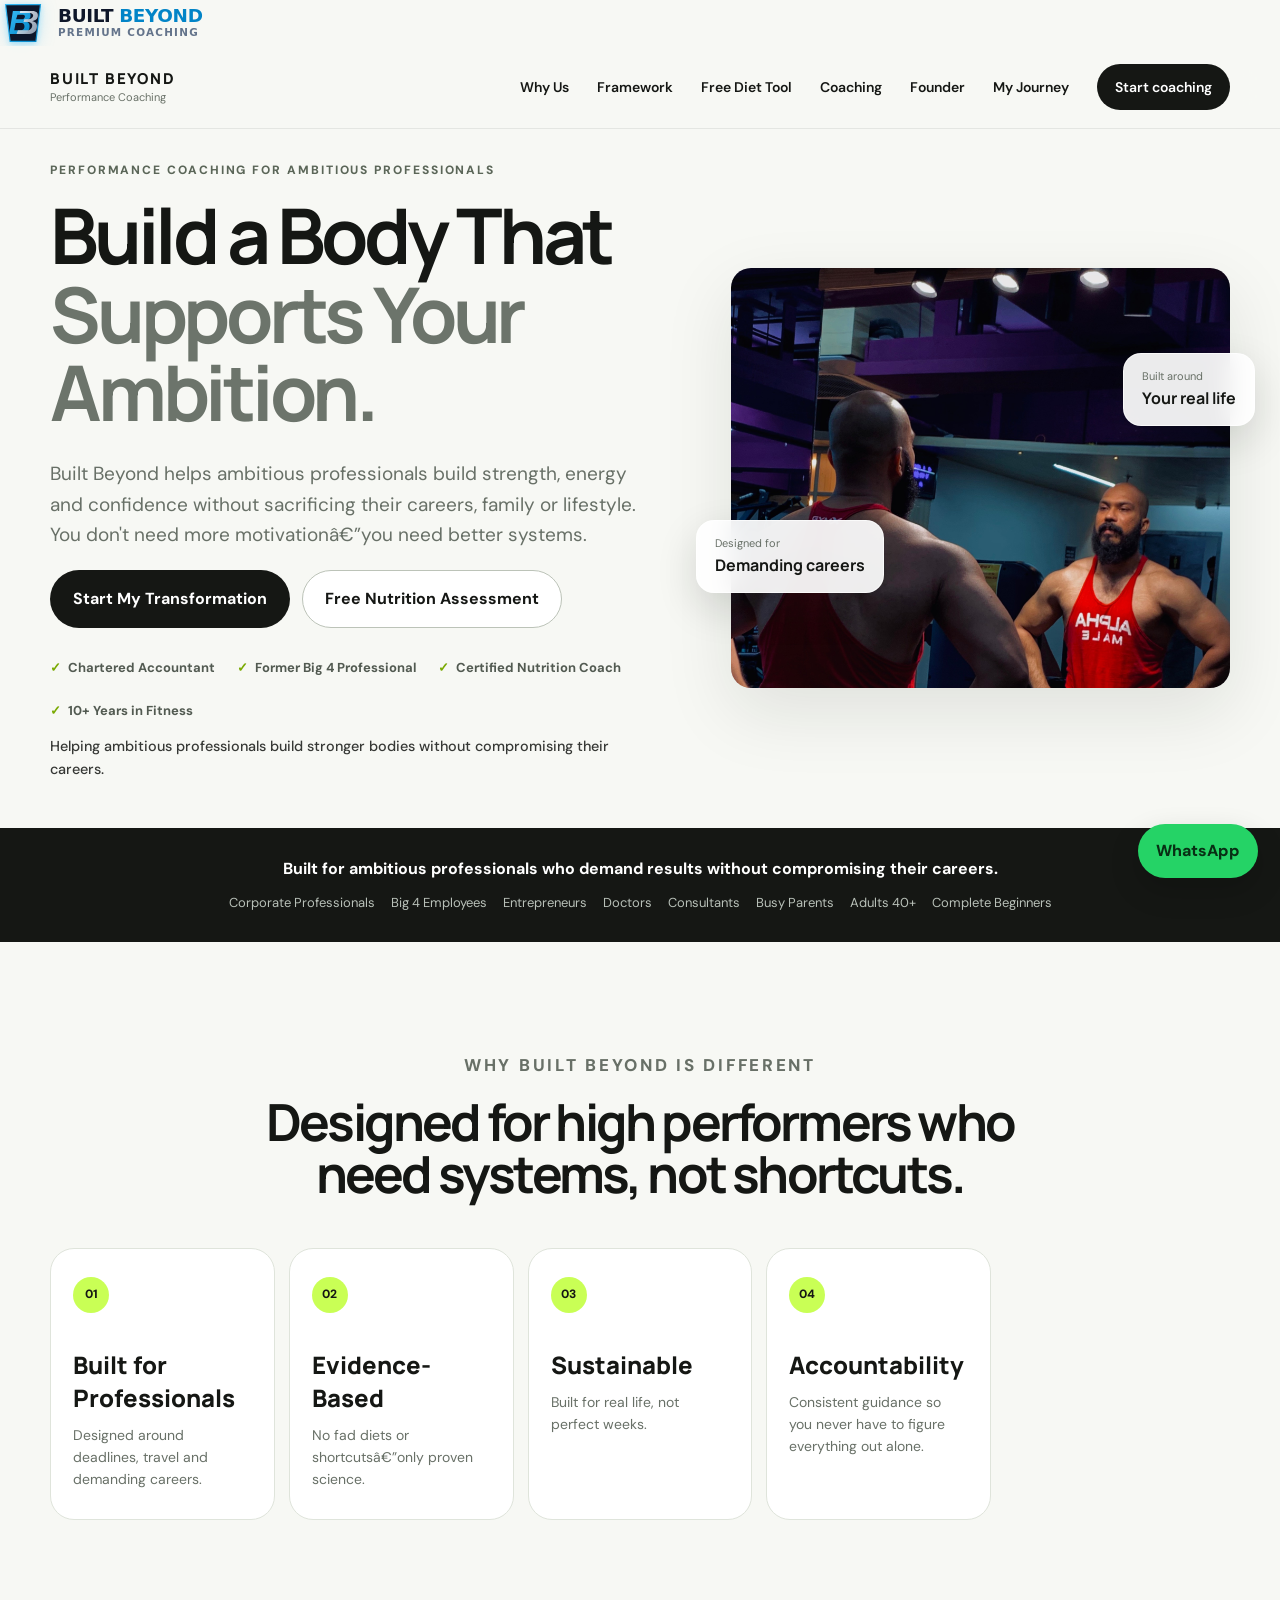
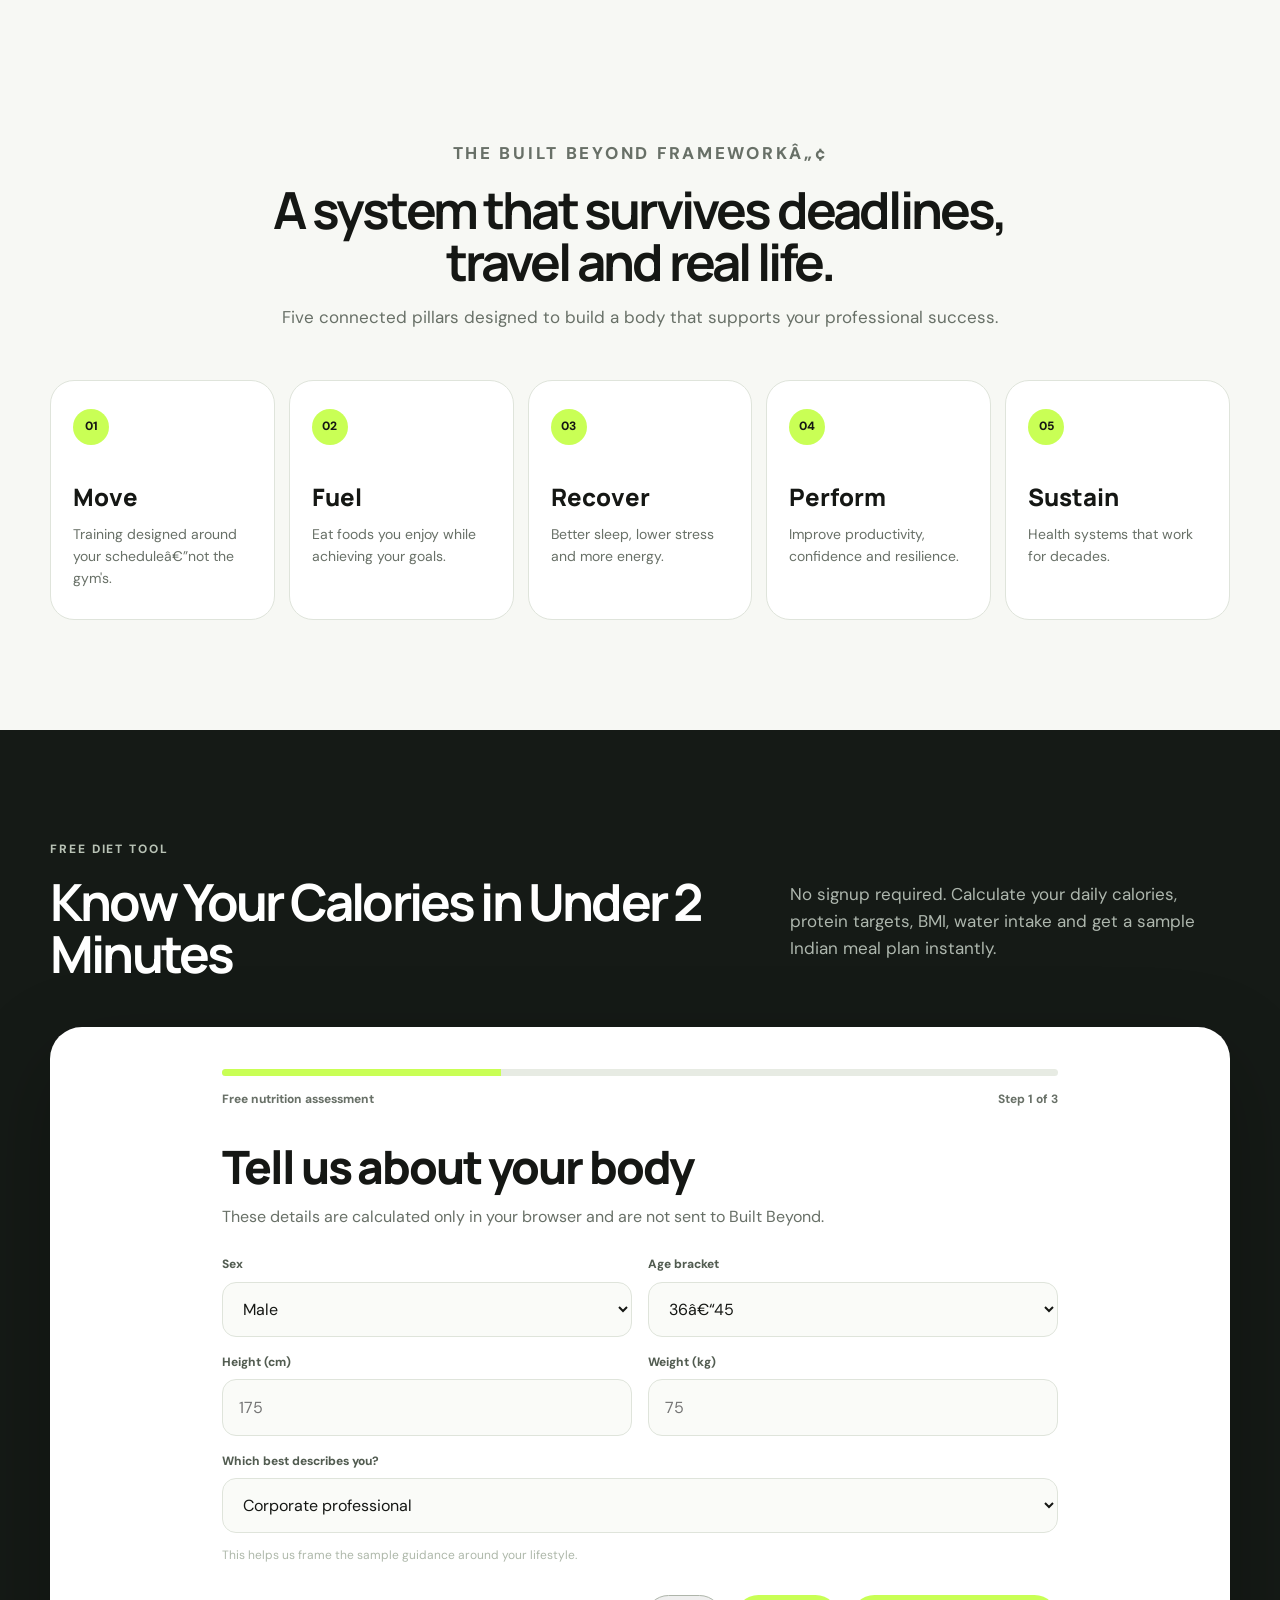
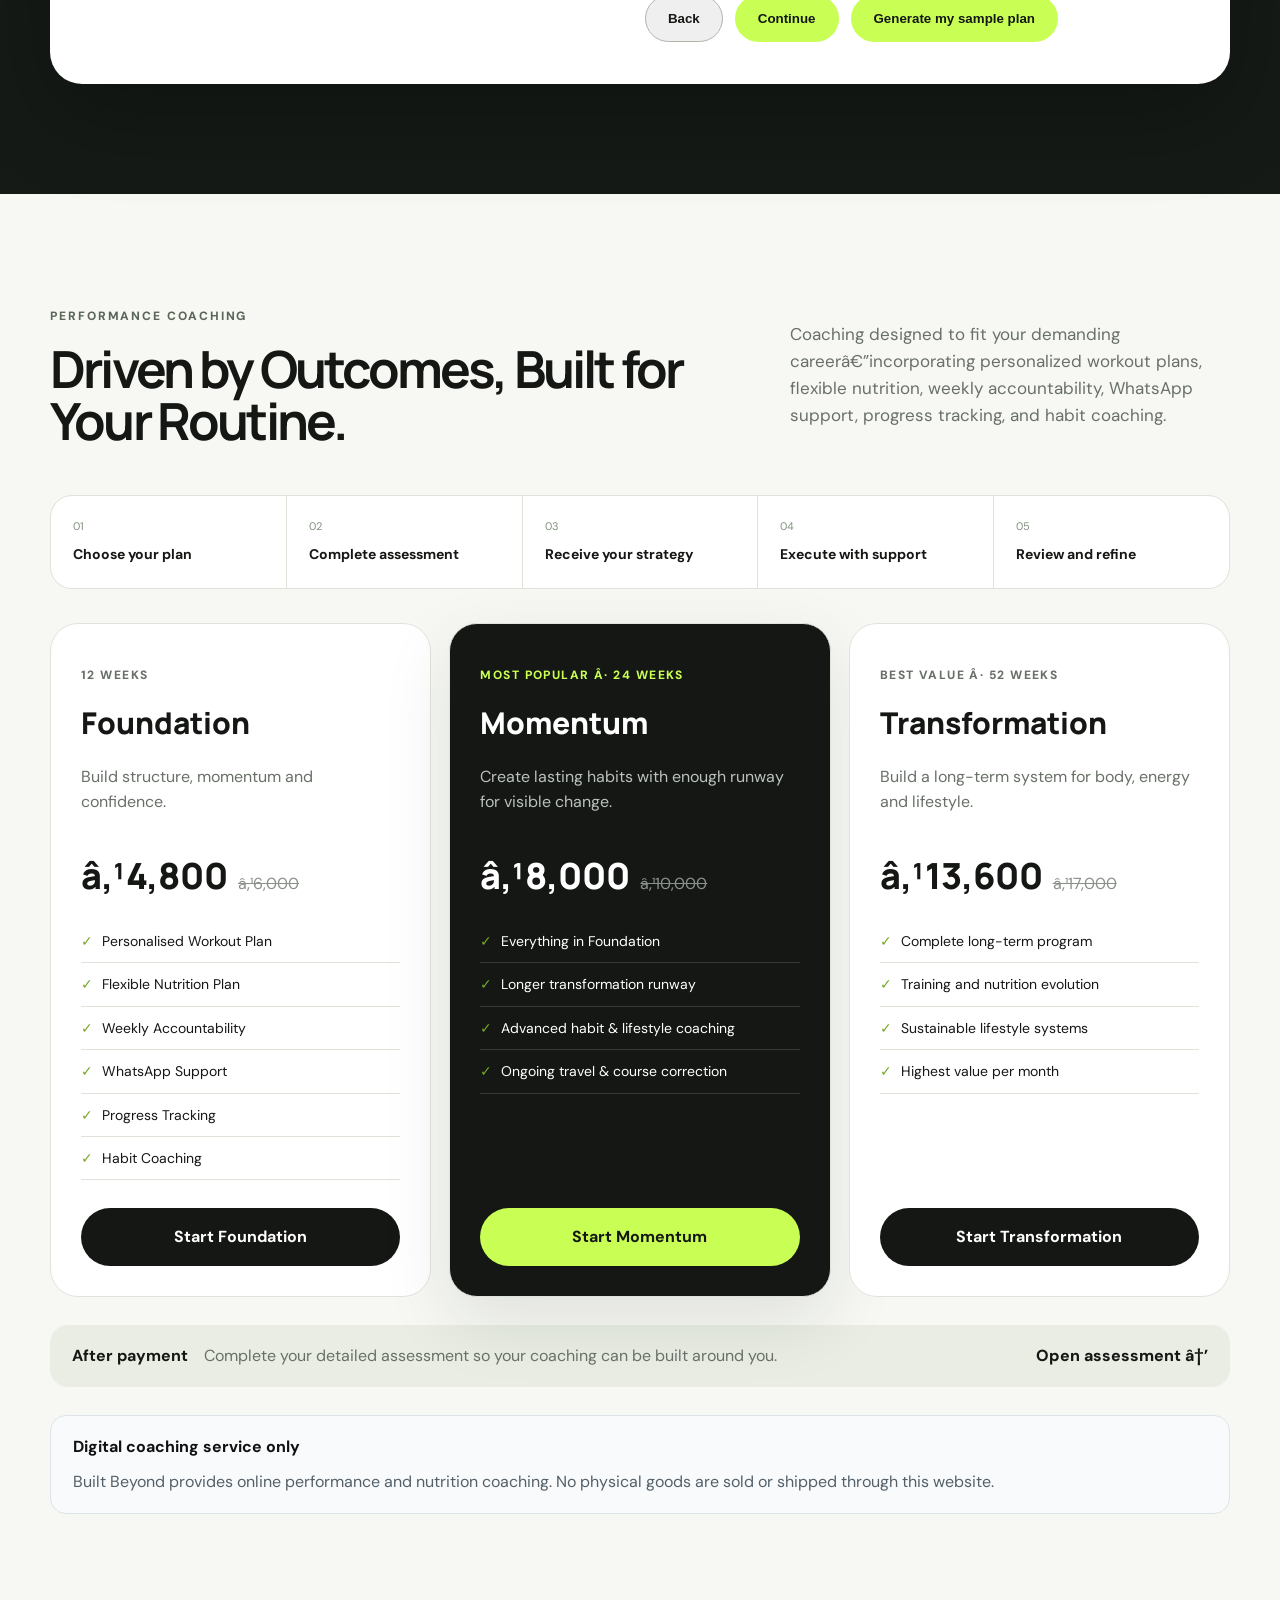
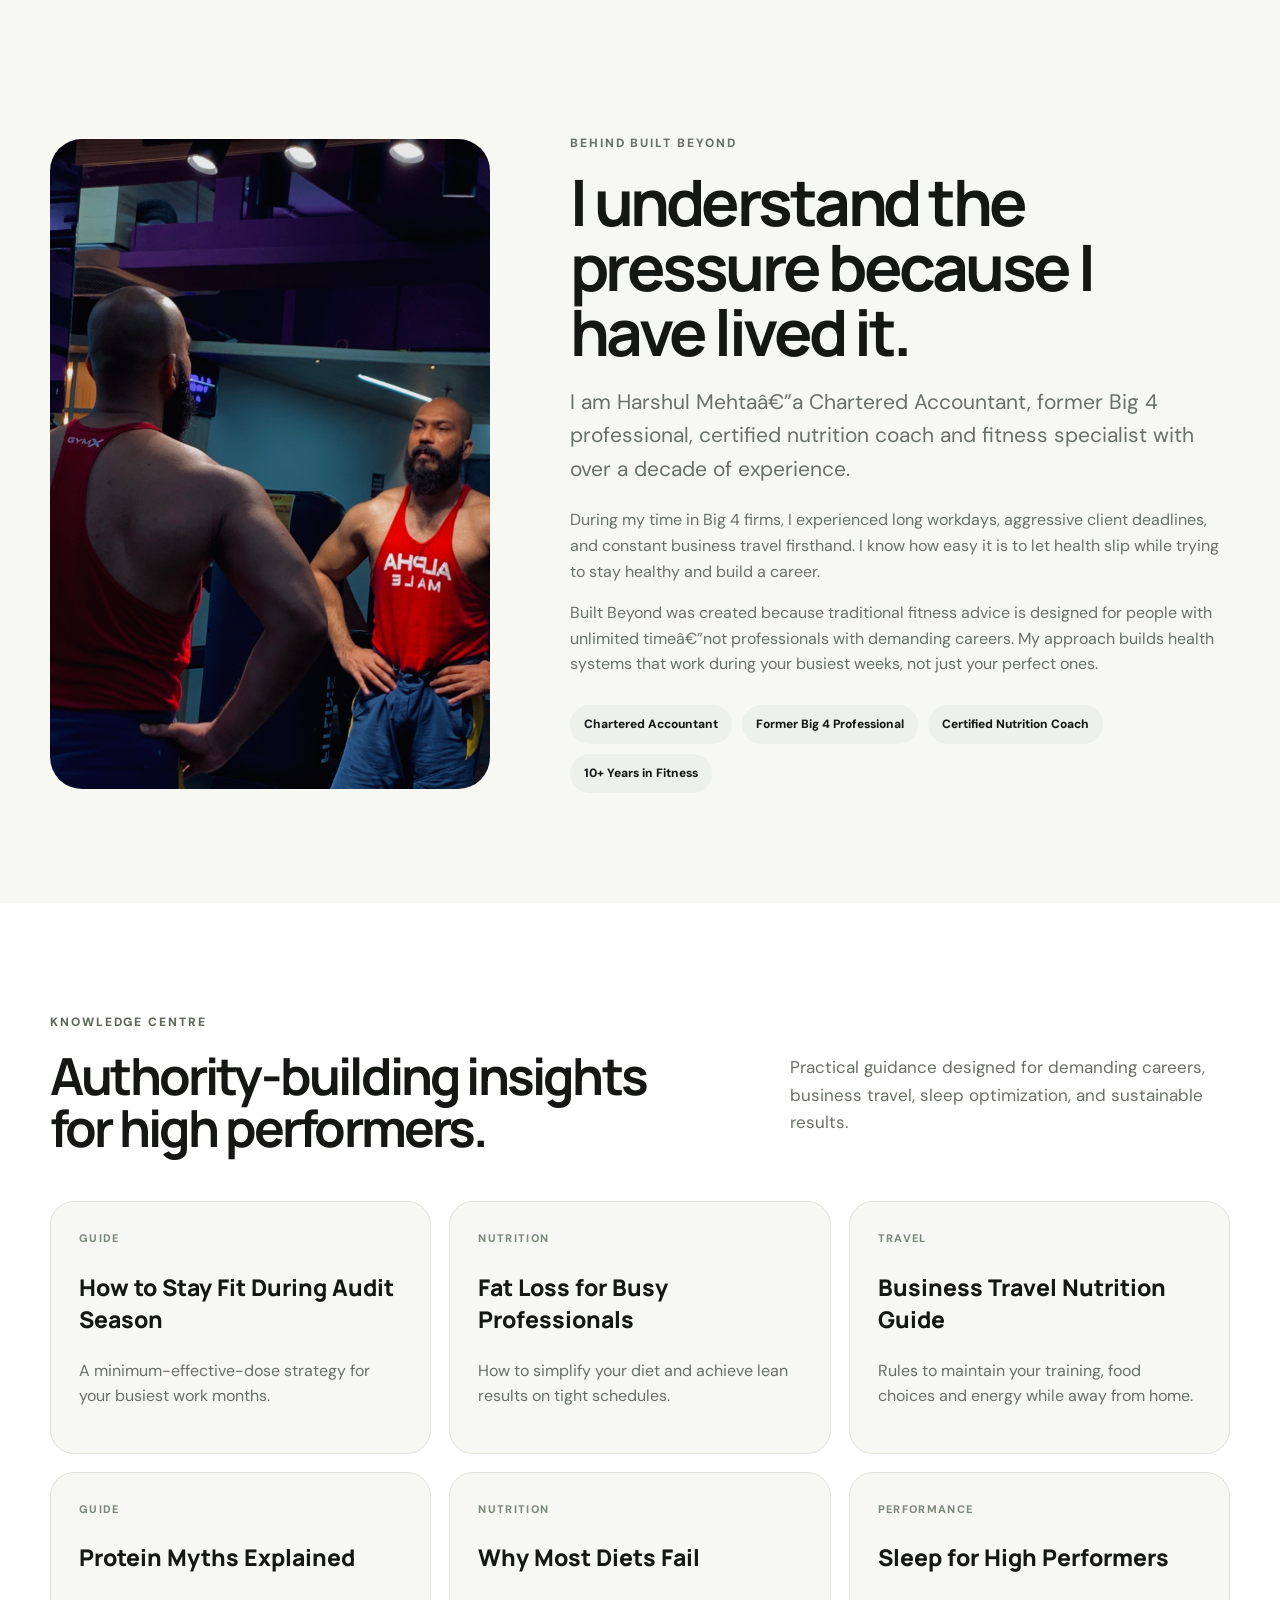
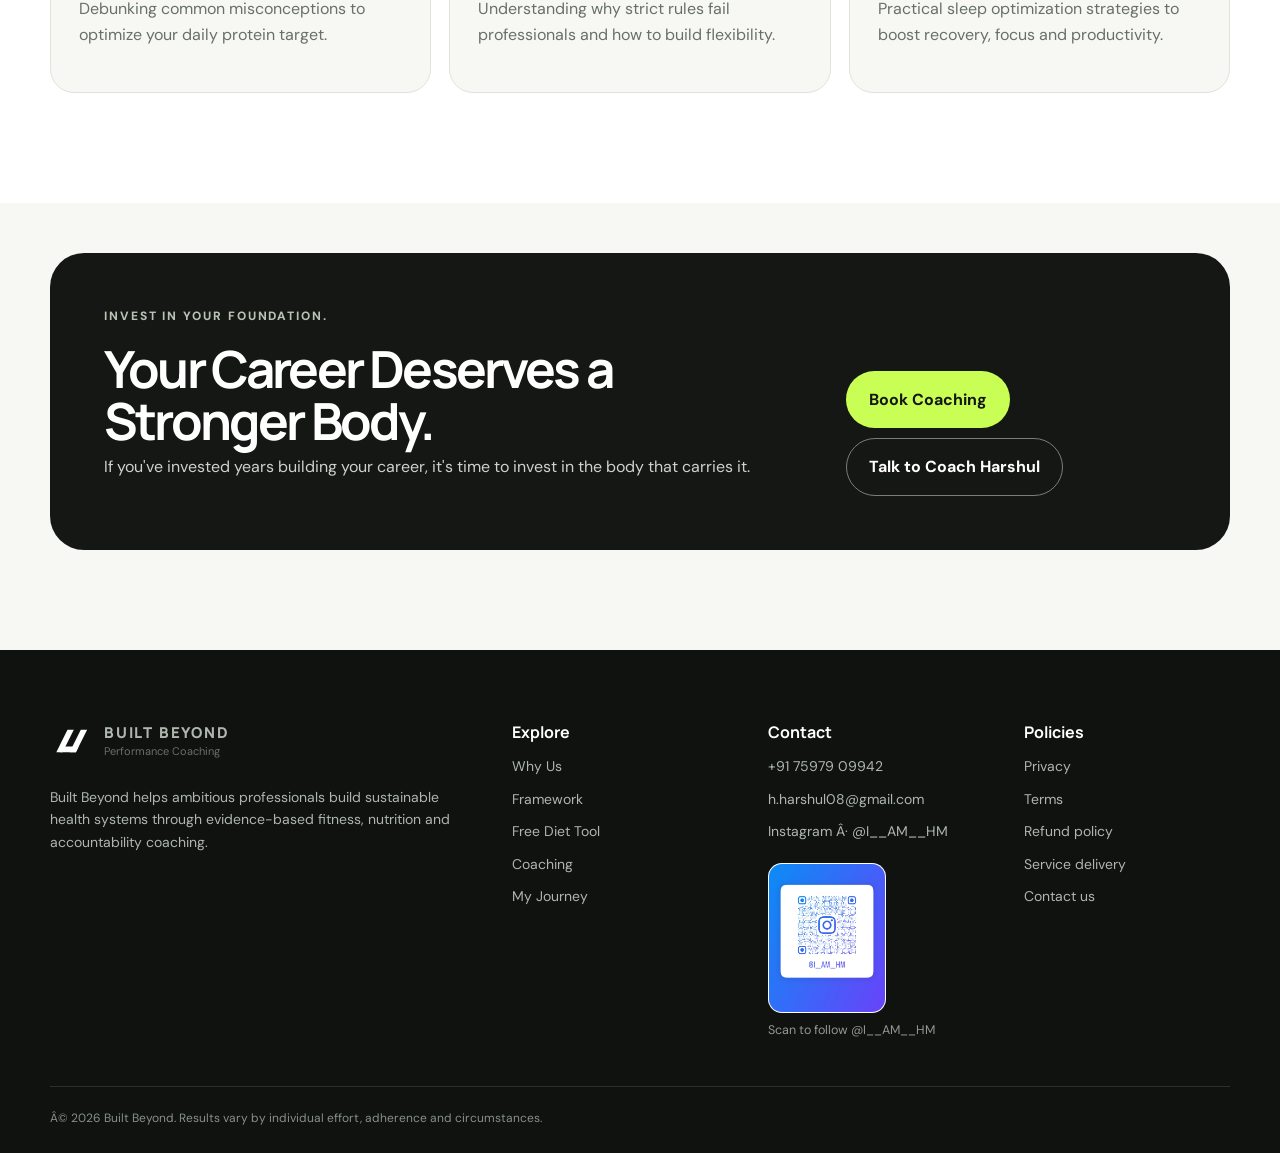
==== commit 1f0e4b84: "Fix HTML formatting in index.html" ====
--- a/index.html
+++ b/index.html
@@ -56,7 +56,6 @@
 <header class="site-header">
 <div class="shell nav-wrap">
 <a aria-label="Built Beyond home" class="brand" href="#top">
-<svg aria-hidden="true" class="brand-mark" viewbox="0 0 60 60"><path d="M9 46 25 14h9L18 46H9Z"></path><path d="M28 46 44 14h9L37 46h-9Z"></path><path d="M18 38h23l-4 8H14l4-8Z"></path></svg>
 <span><strong>BUILT BEYOND</strong><small>Performance Coaching</small></span>
 </a>
 <button aria-expanded="false" aria-label="Toggle navigation" class="menu-btn">Menu</button>
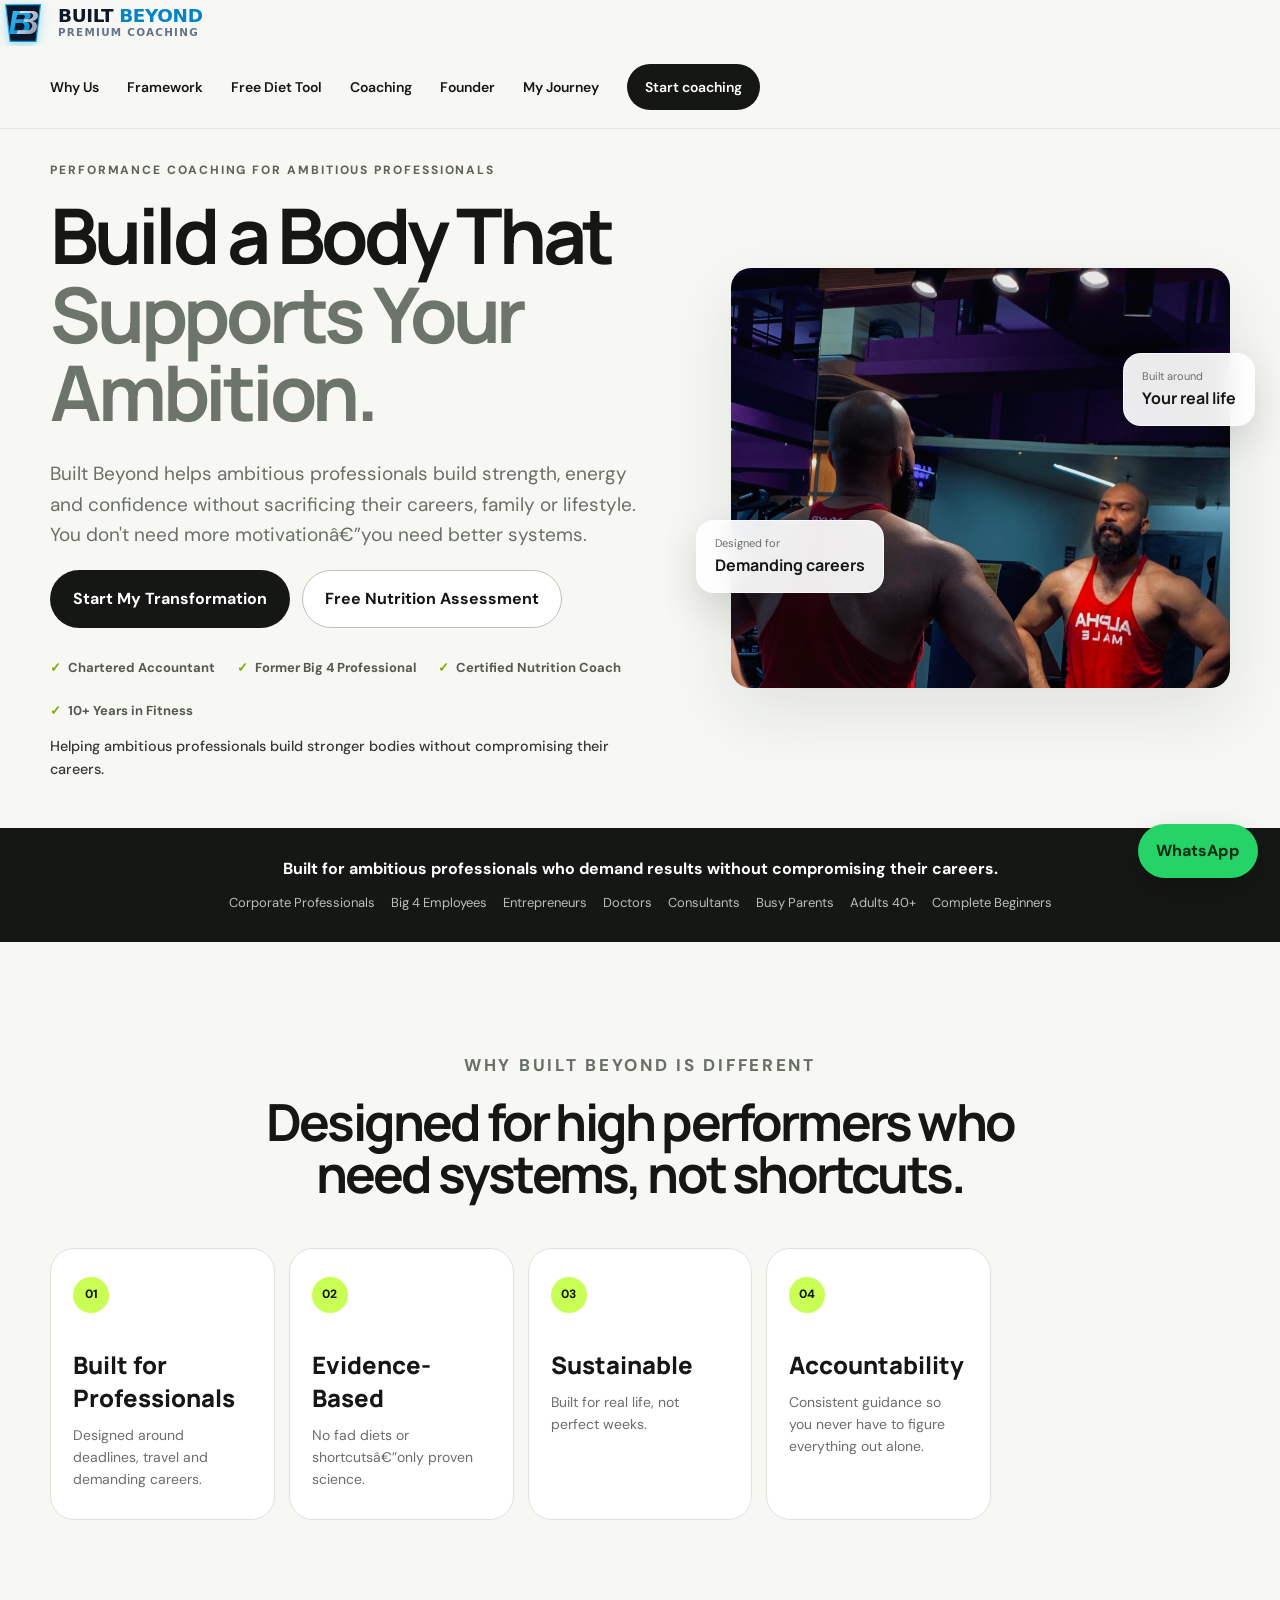
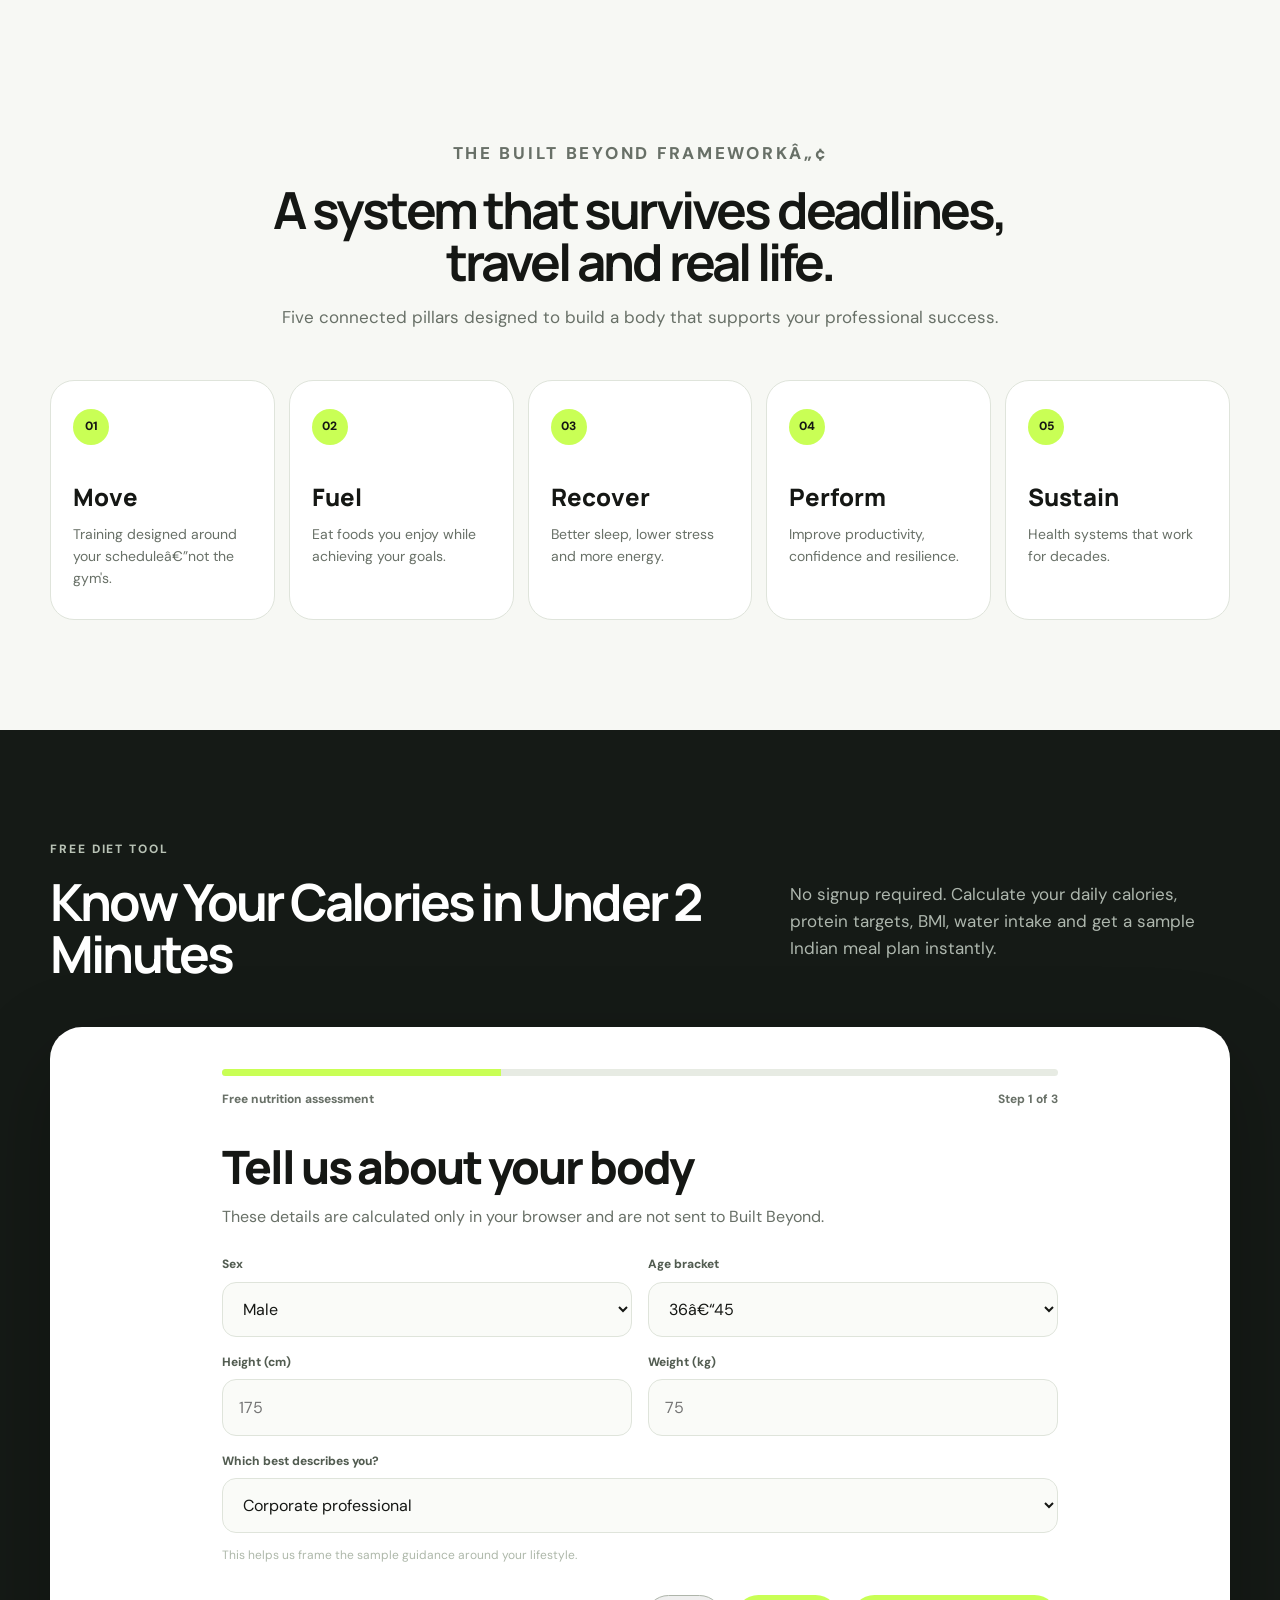
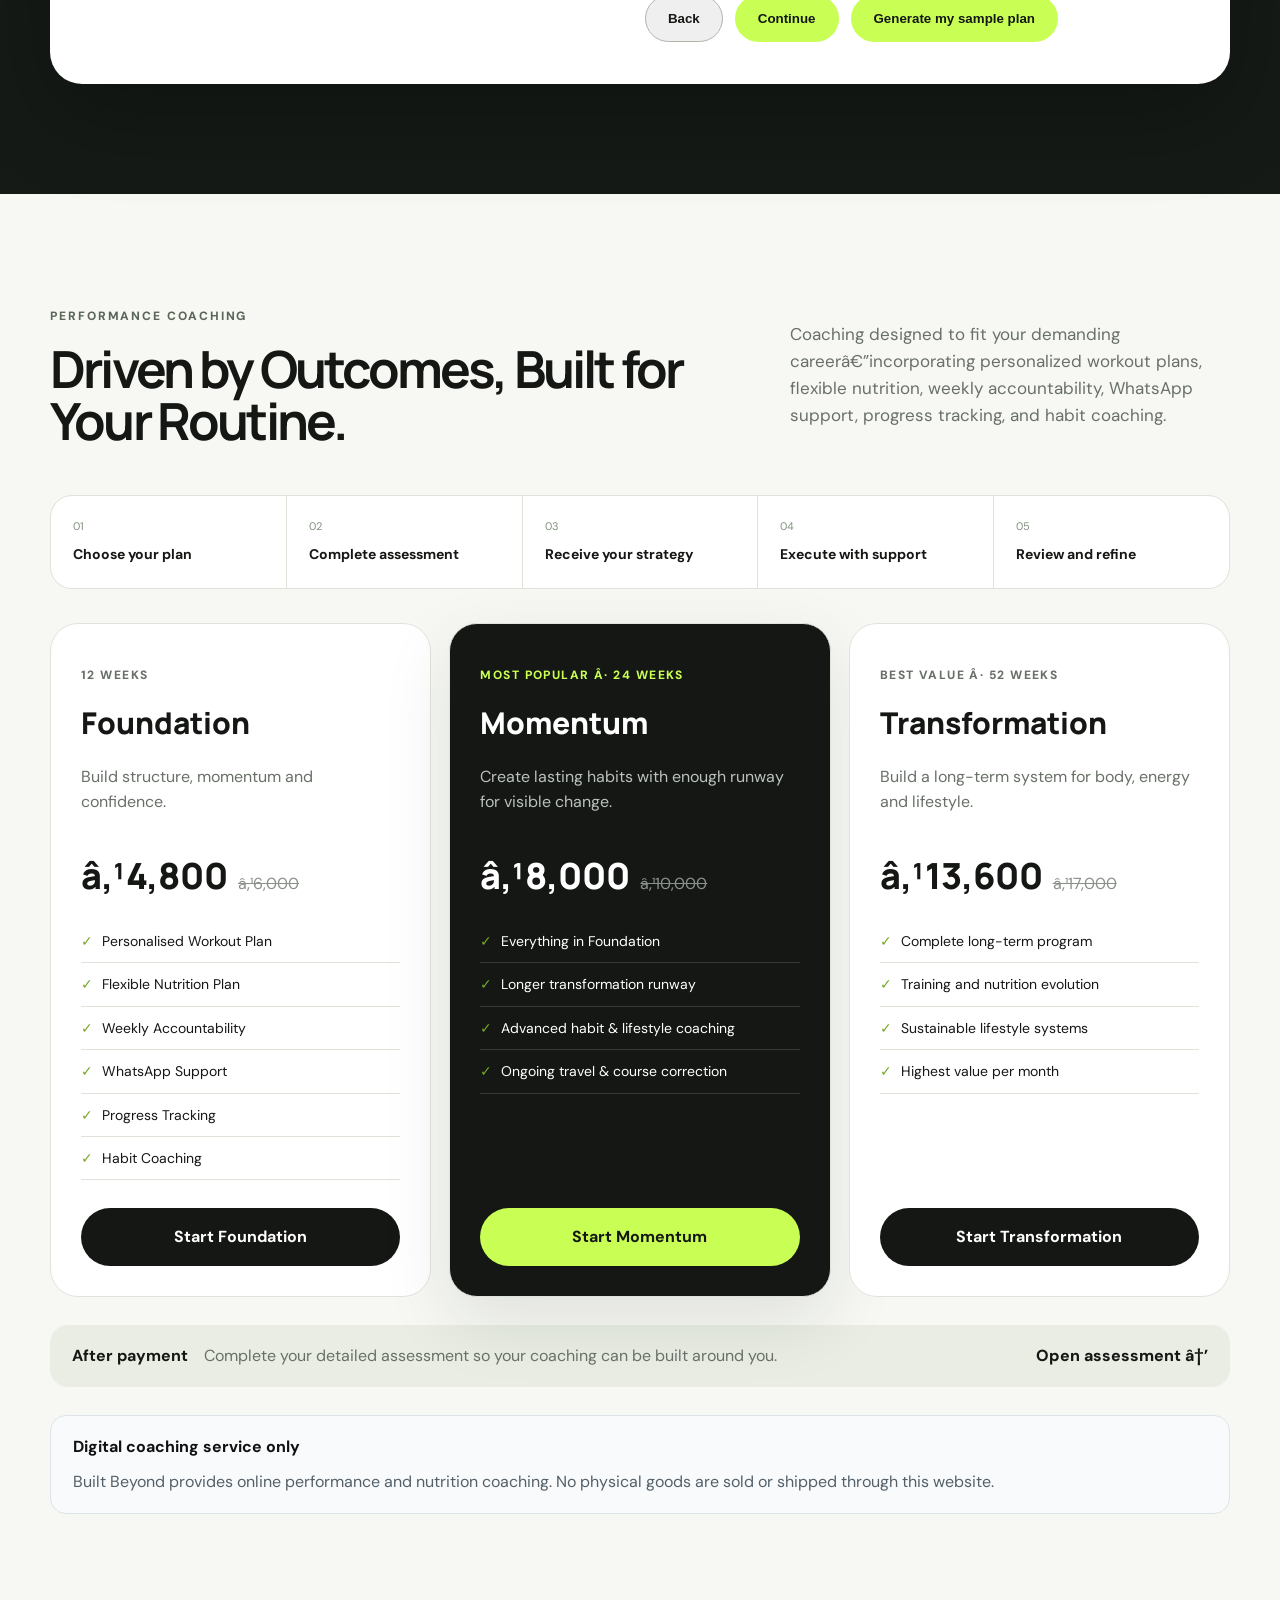
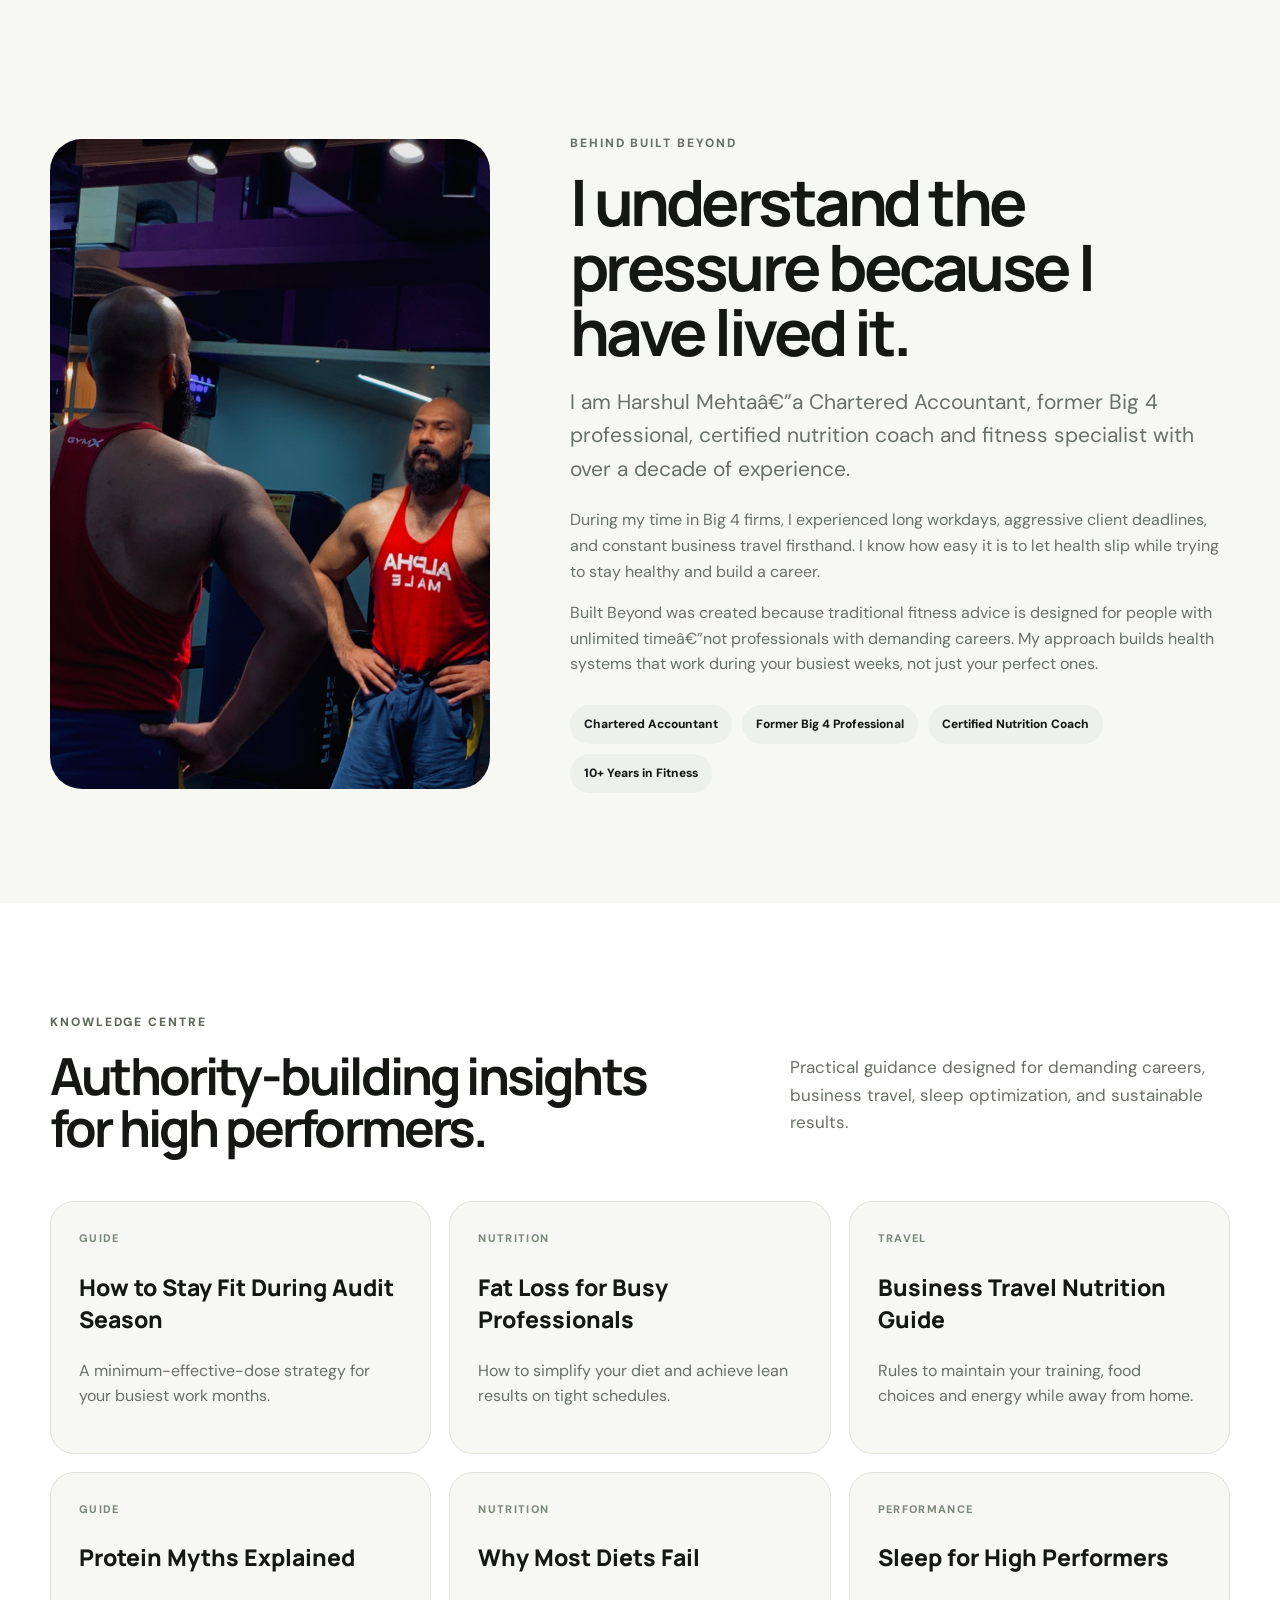
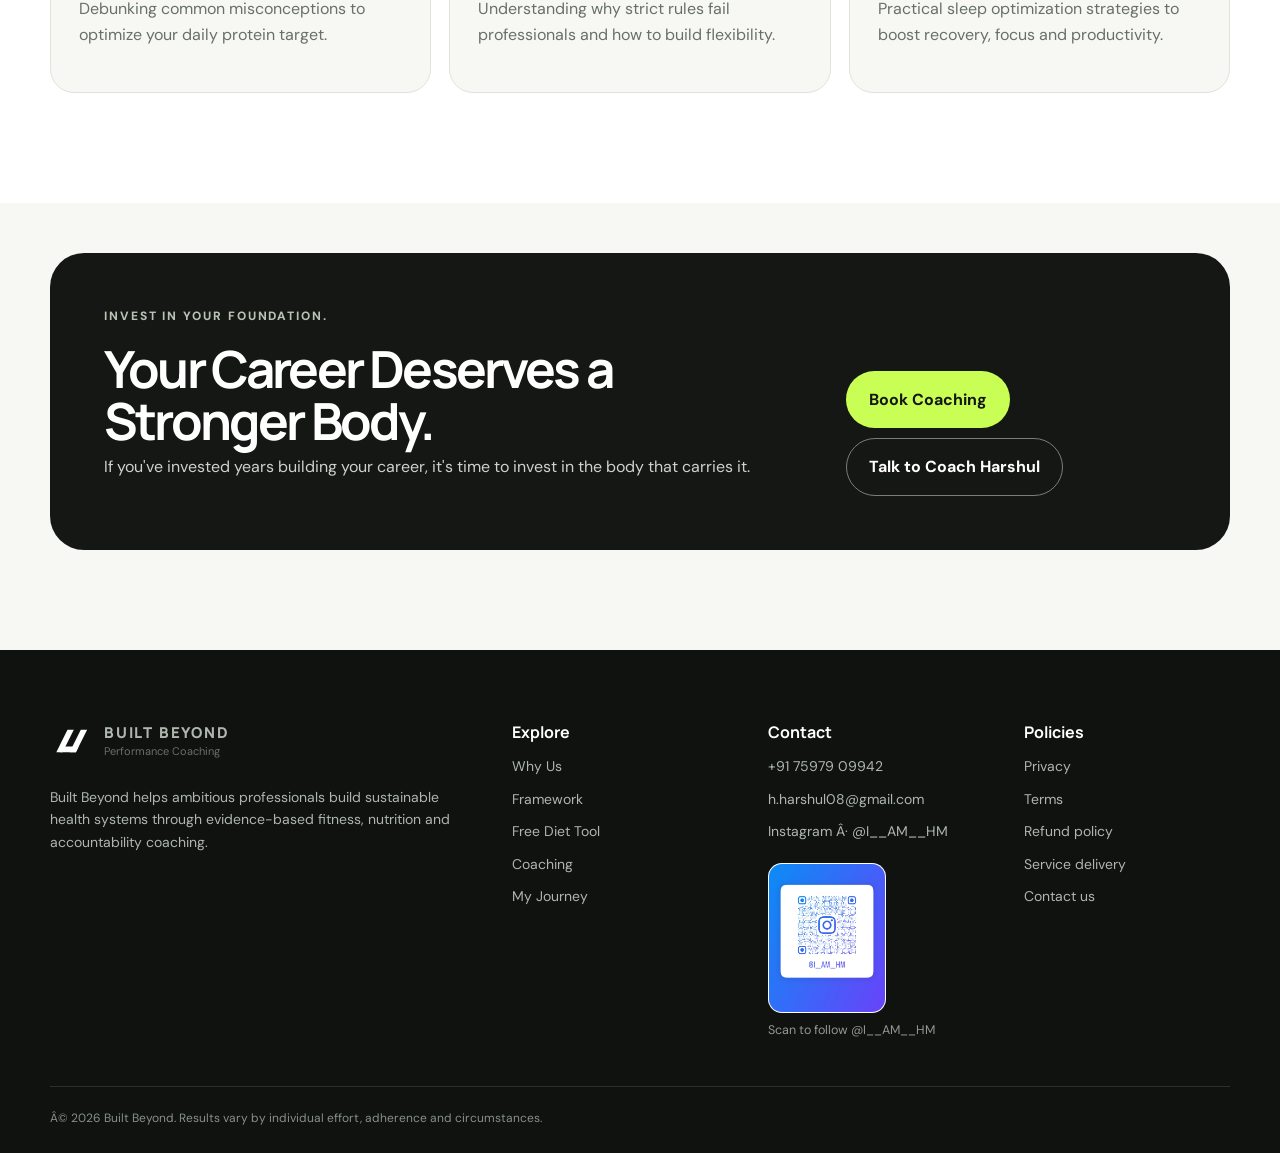
==== commit 2de28a71: "Replace brand link with menu button in header" ====
--- a/index.html
+++ b/index.html
@@ -55,9 +55,7 @@
 <body>
 <header class="site-header">
 <div class="shell nav-wrap">
-<a aria-label="Built Beyond home" class="brand" href="#top">
-<span><strong>BUILT BEYOND</strong><small>Performance Coaching</small></span>
-</a>
+
 <button aria-expanded="false" aria-label="Toggle navigation" class="menu-btn">Menu</button>
 <nav aria-label="Primary navigation" class="nav">
 <a href="#why-different">Why Us</a><a href="#framework">Framework</a><a href="#nutrition-planner">Free Diet Tool</a><a href="#coaching">Coaching</a><a href="#founder">Founder</a><a href="my-journey.html">My Journey</a>
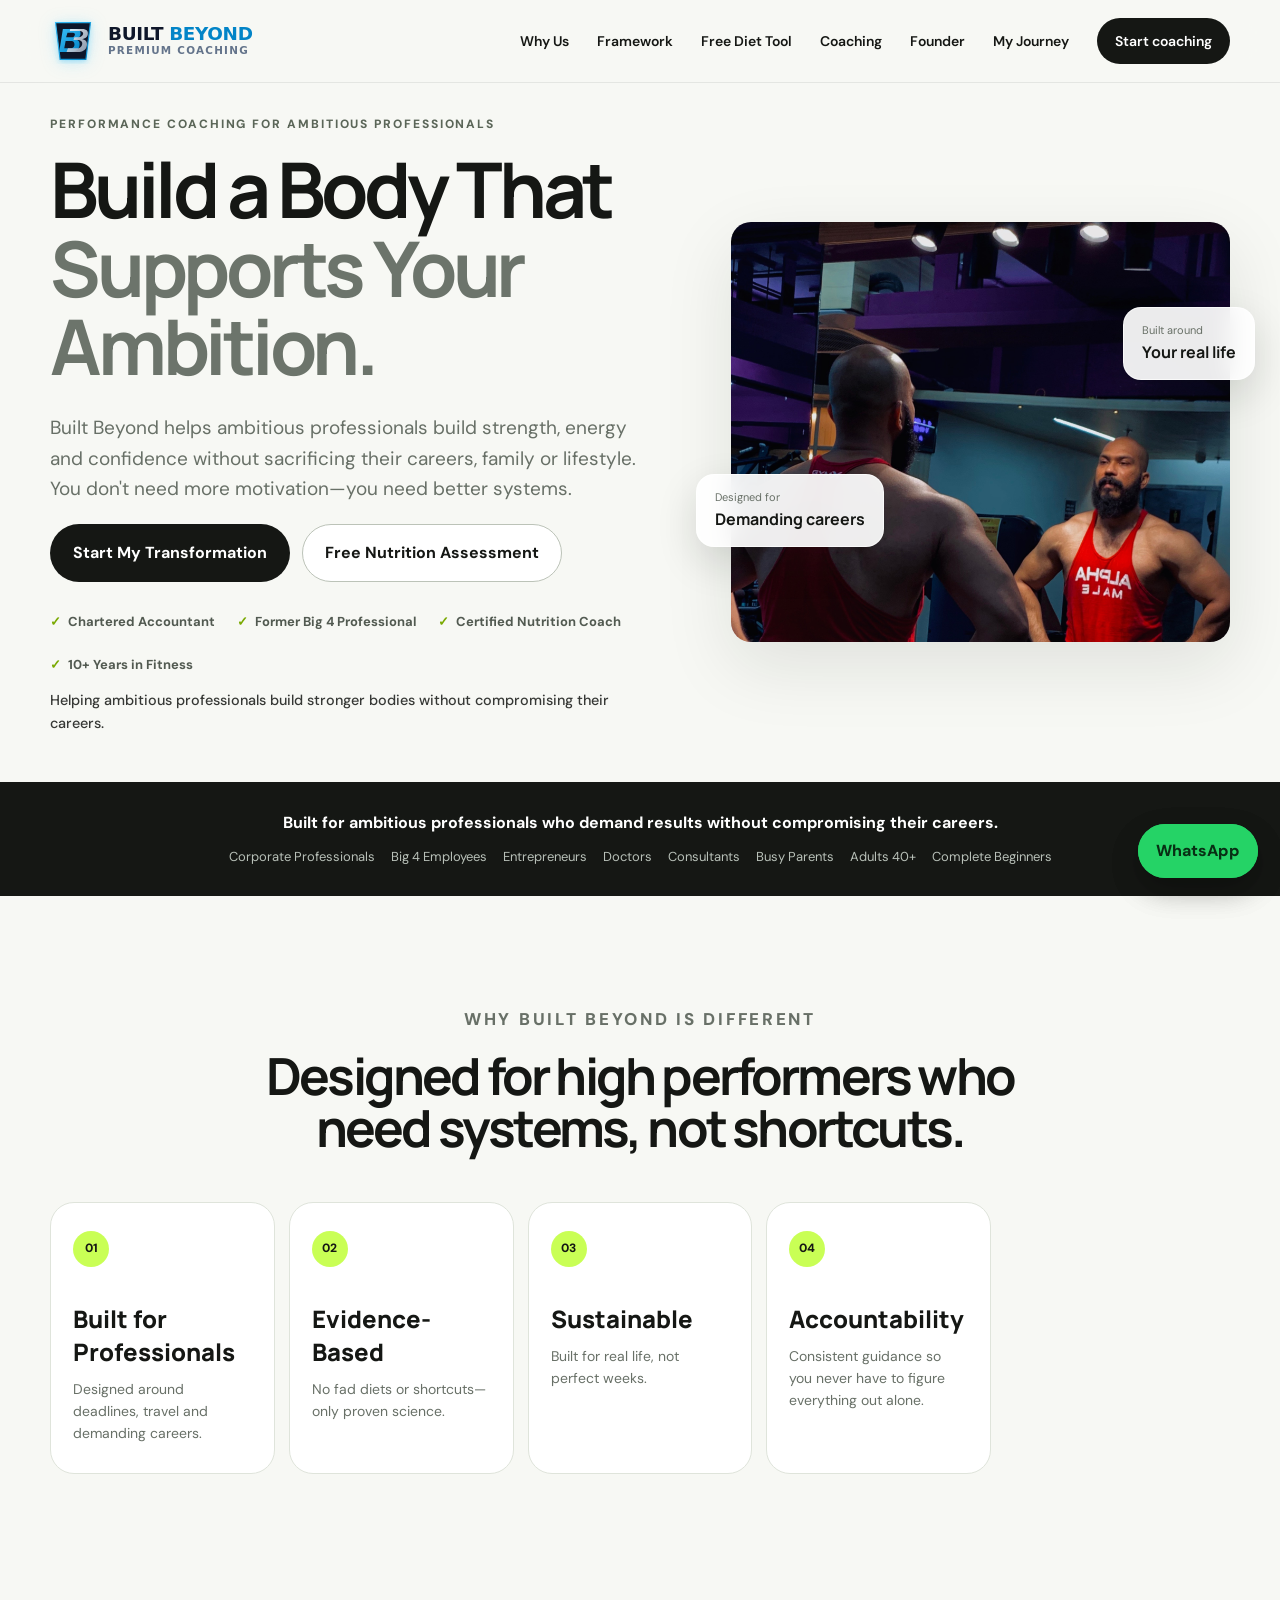
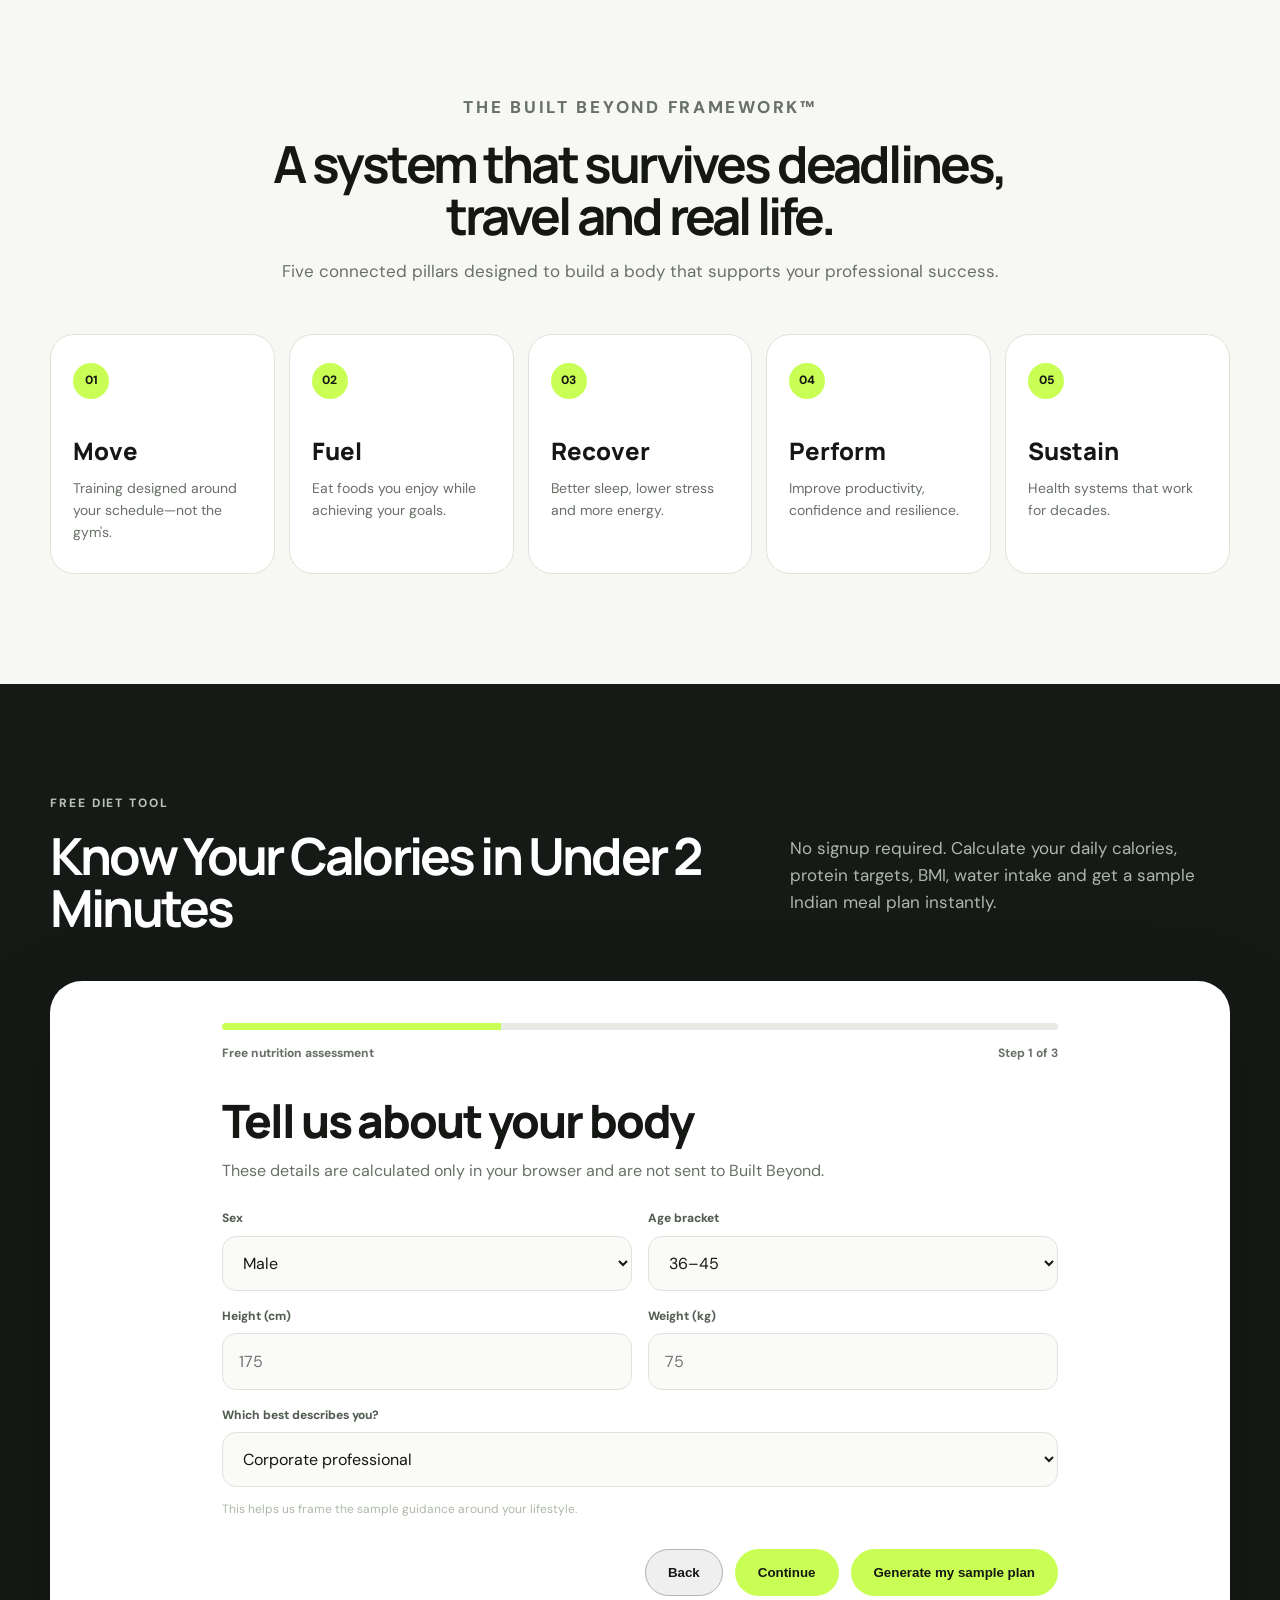
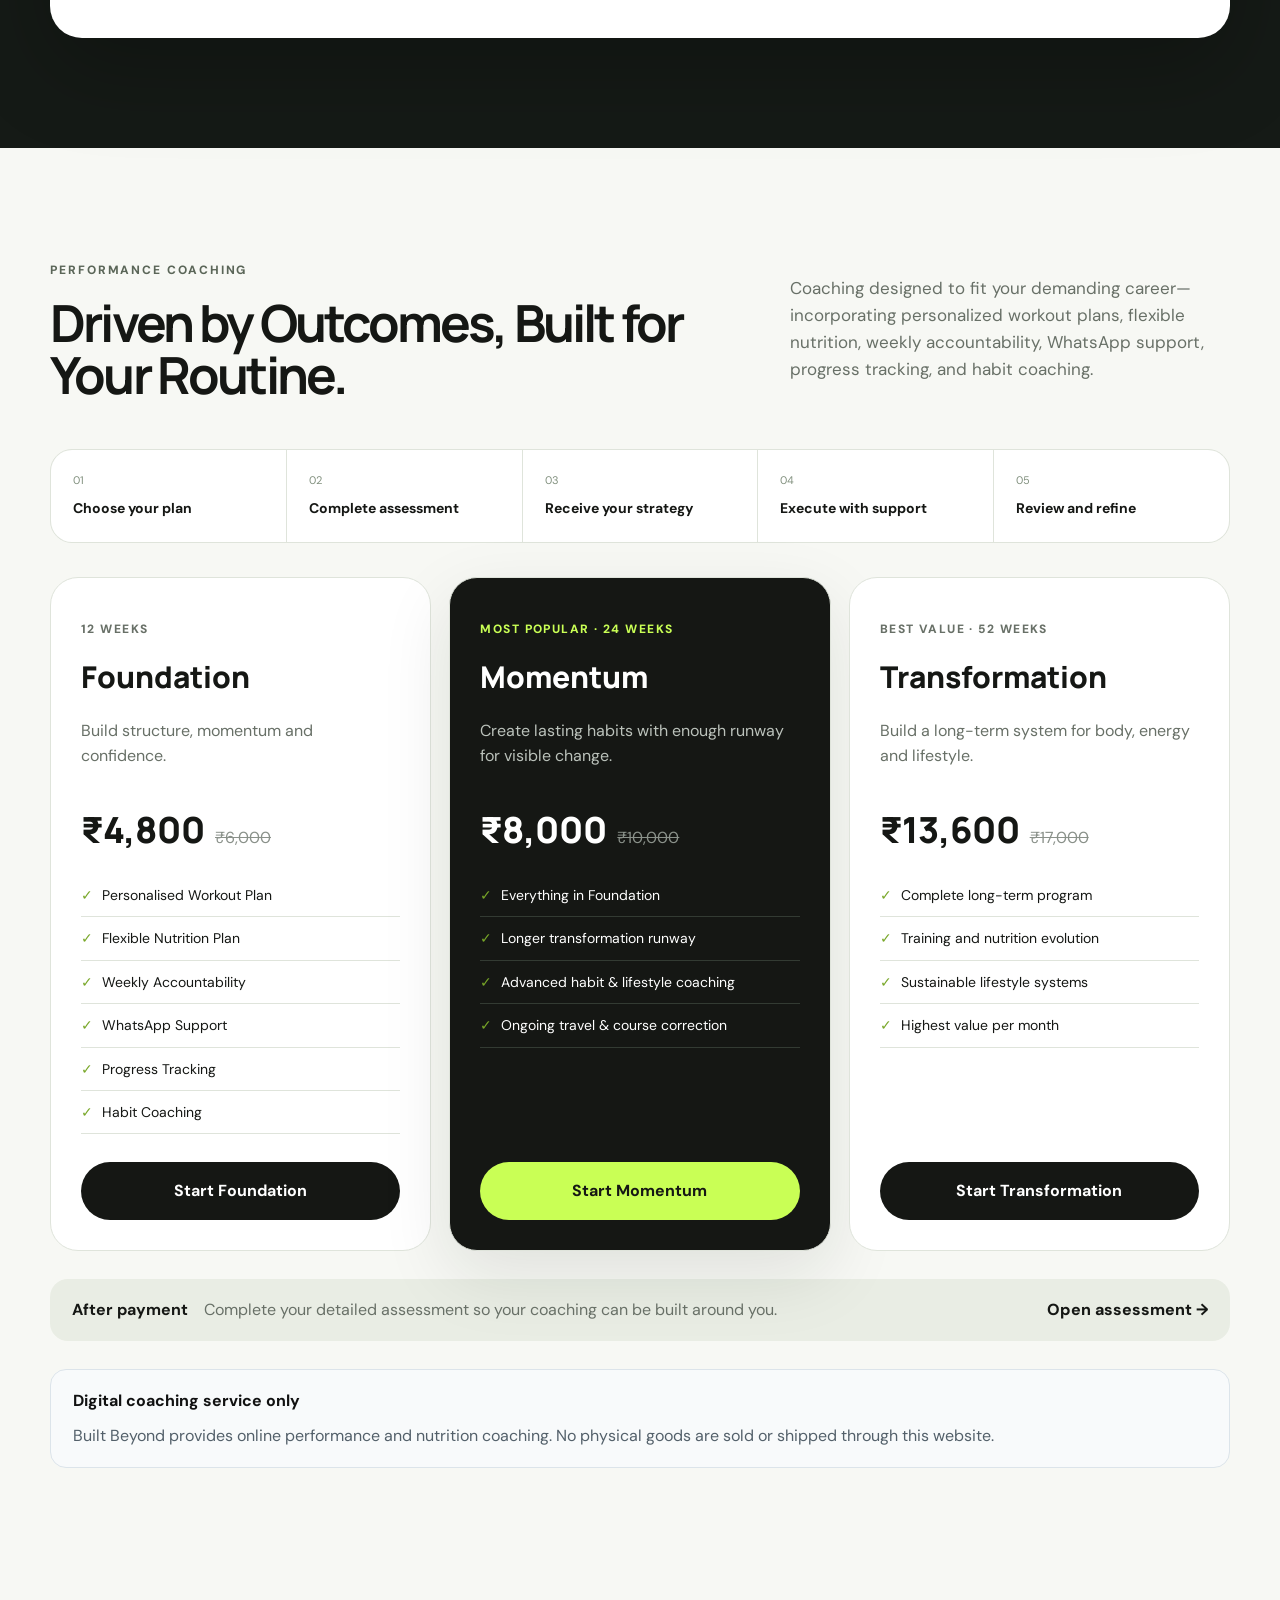
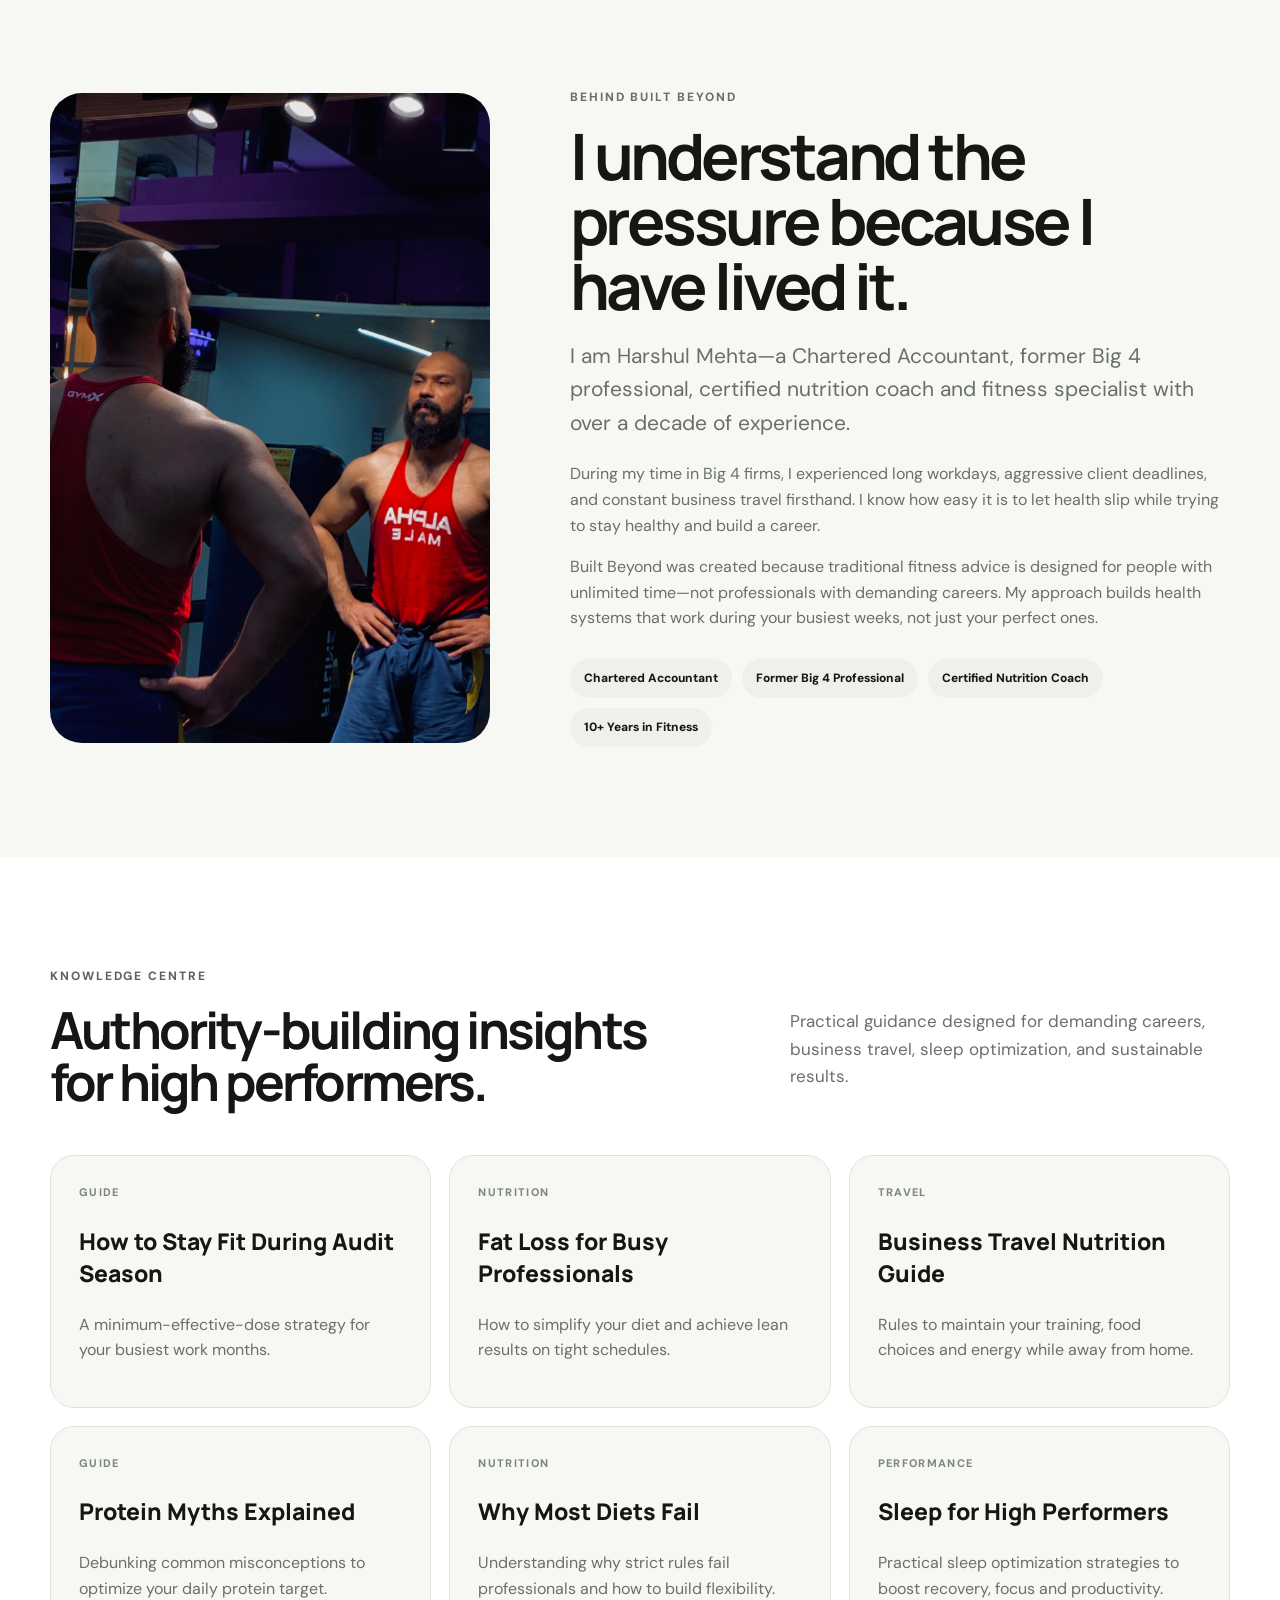
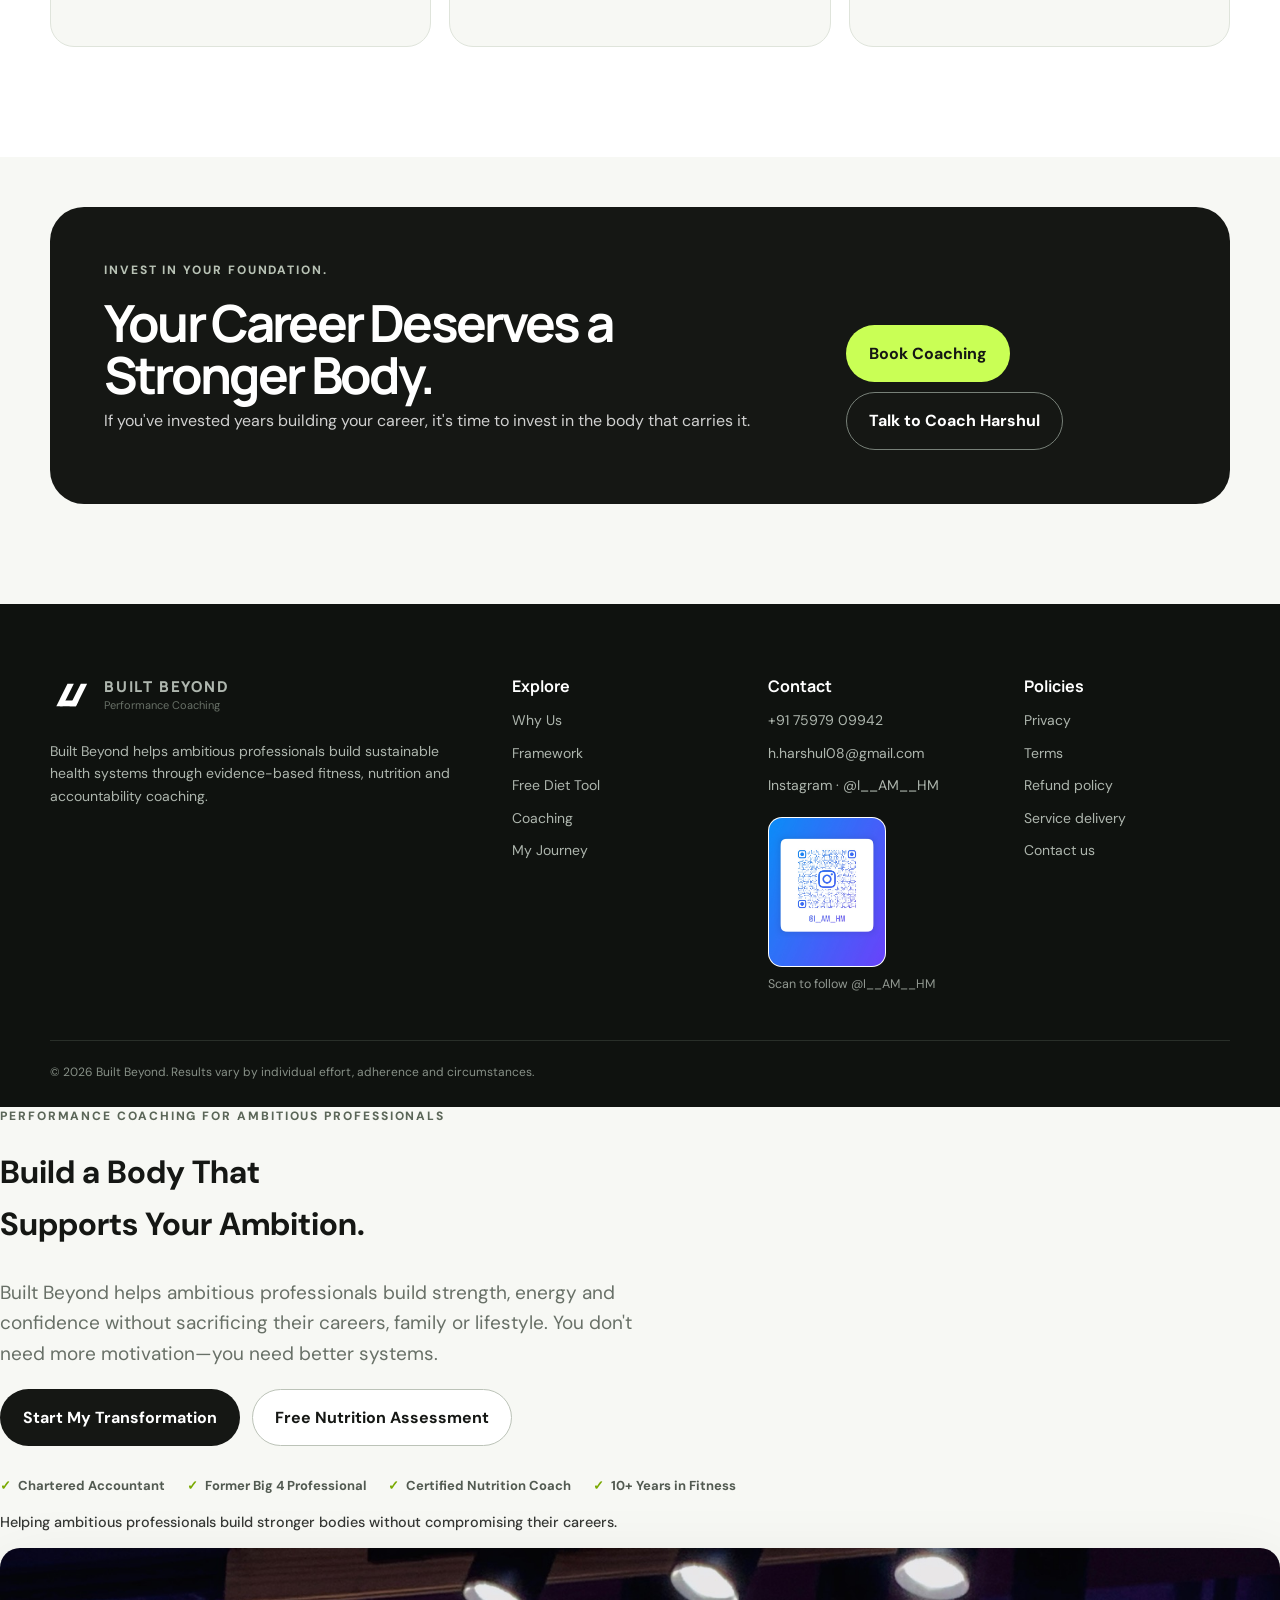
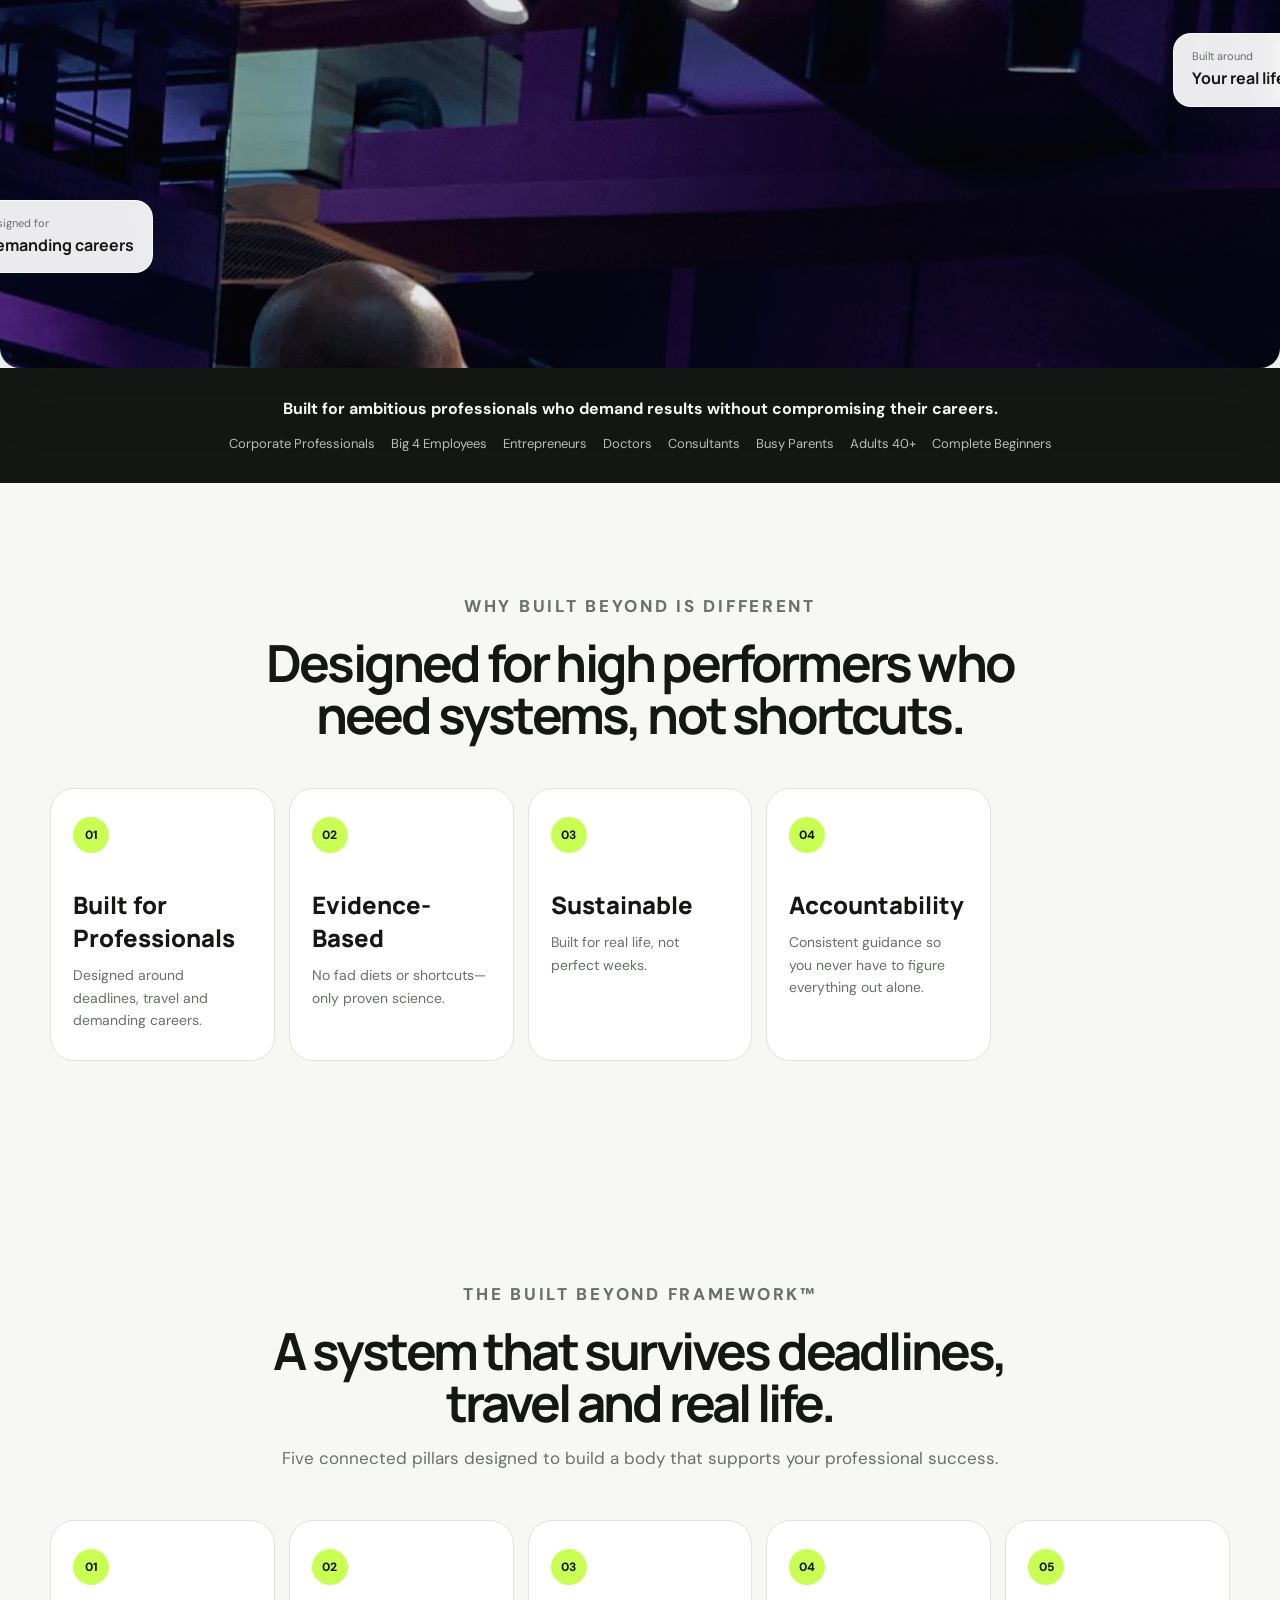
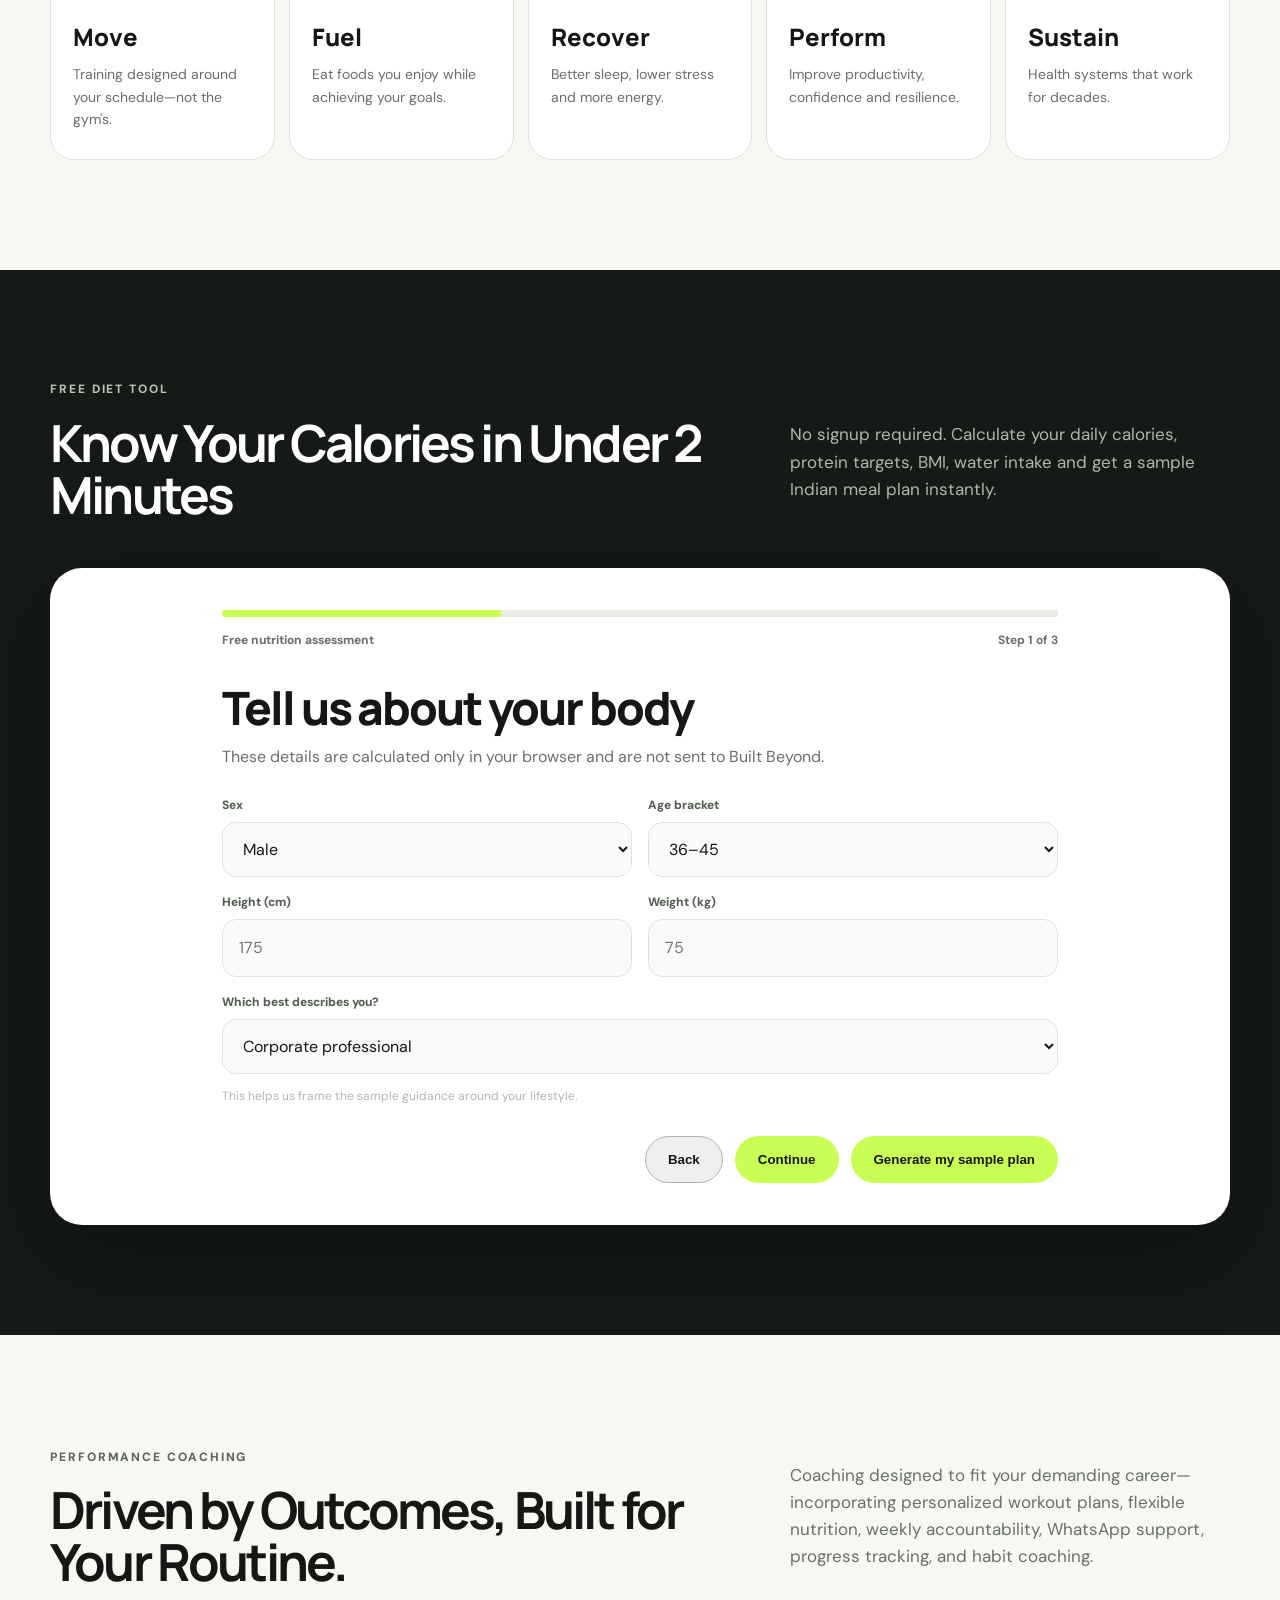
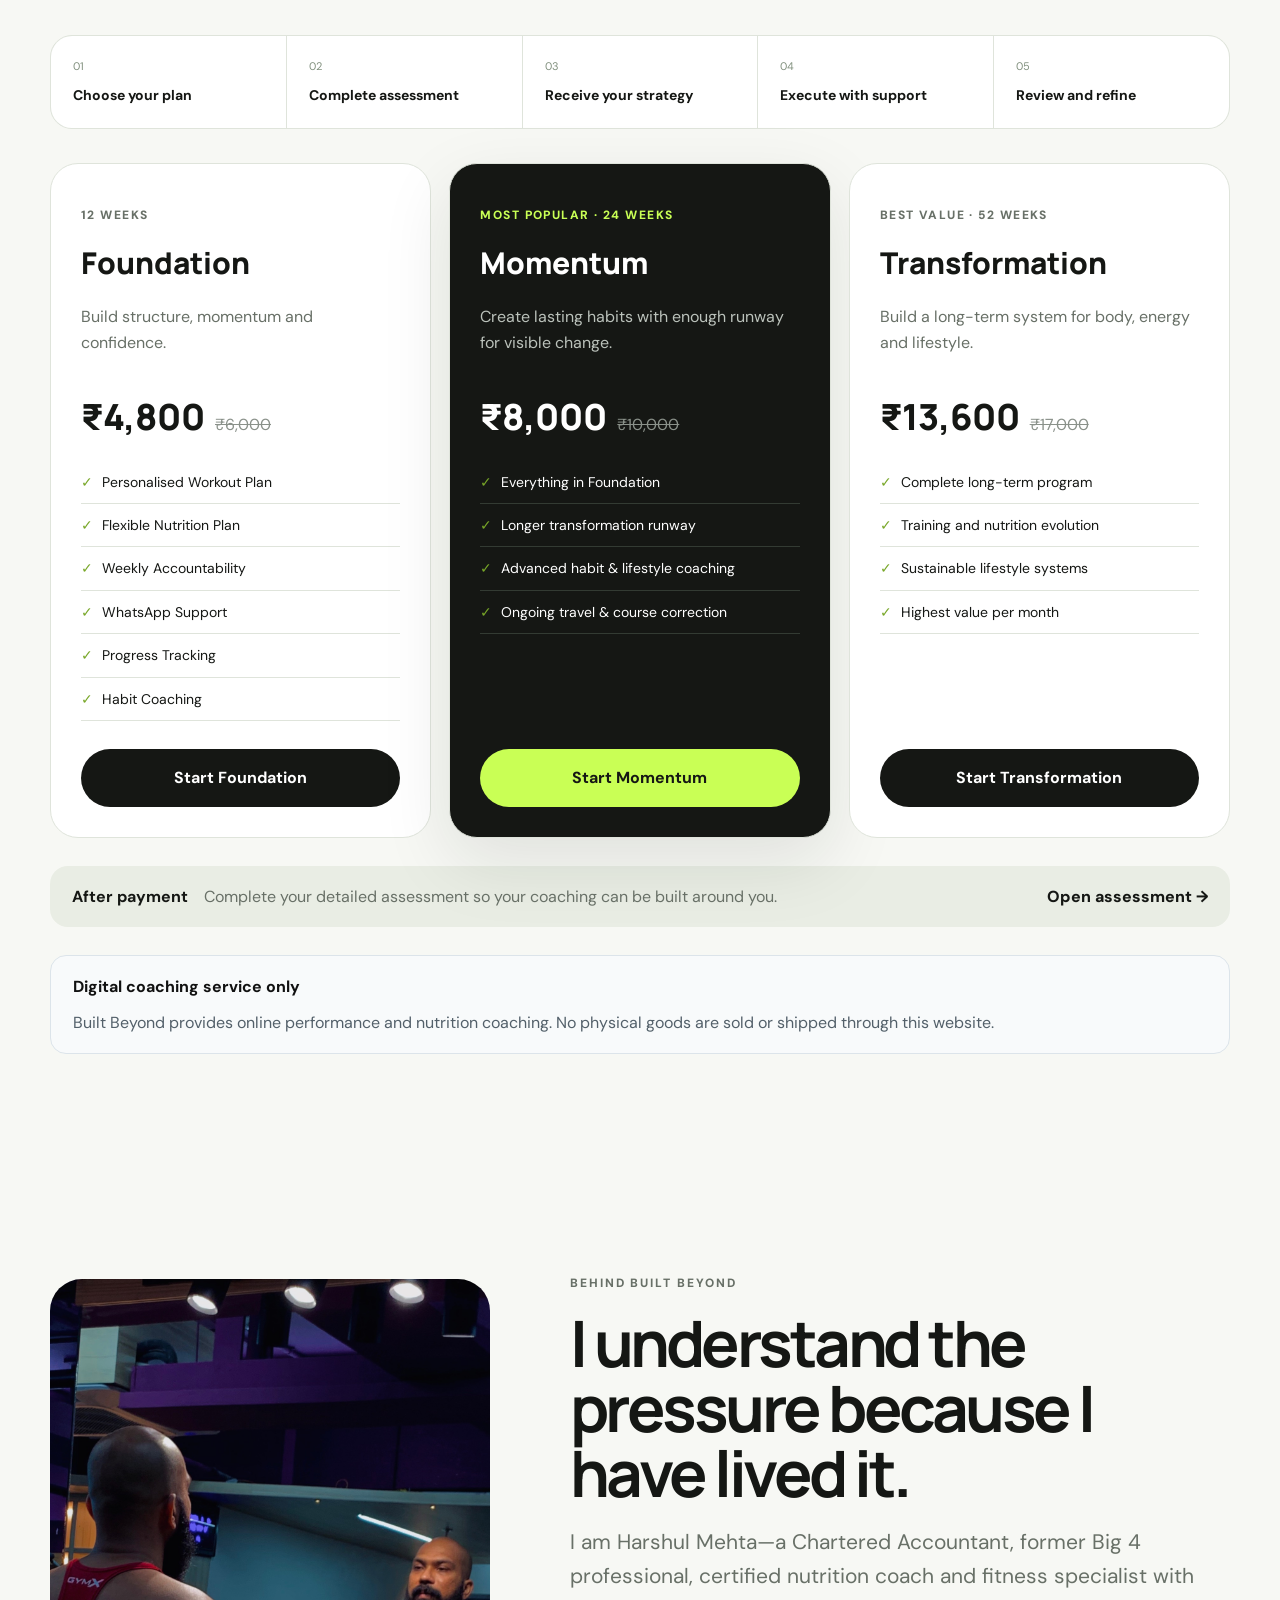
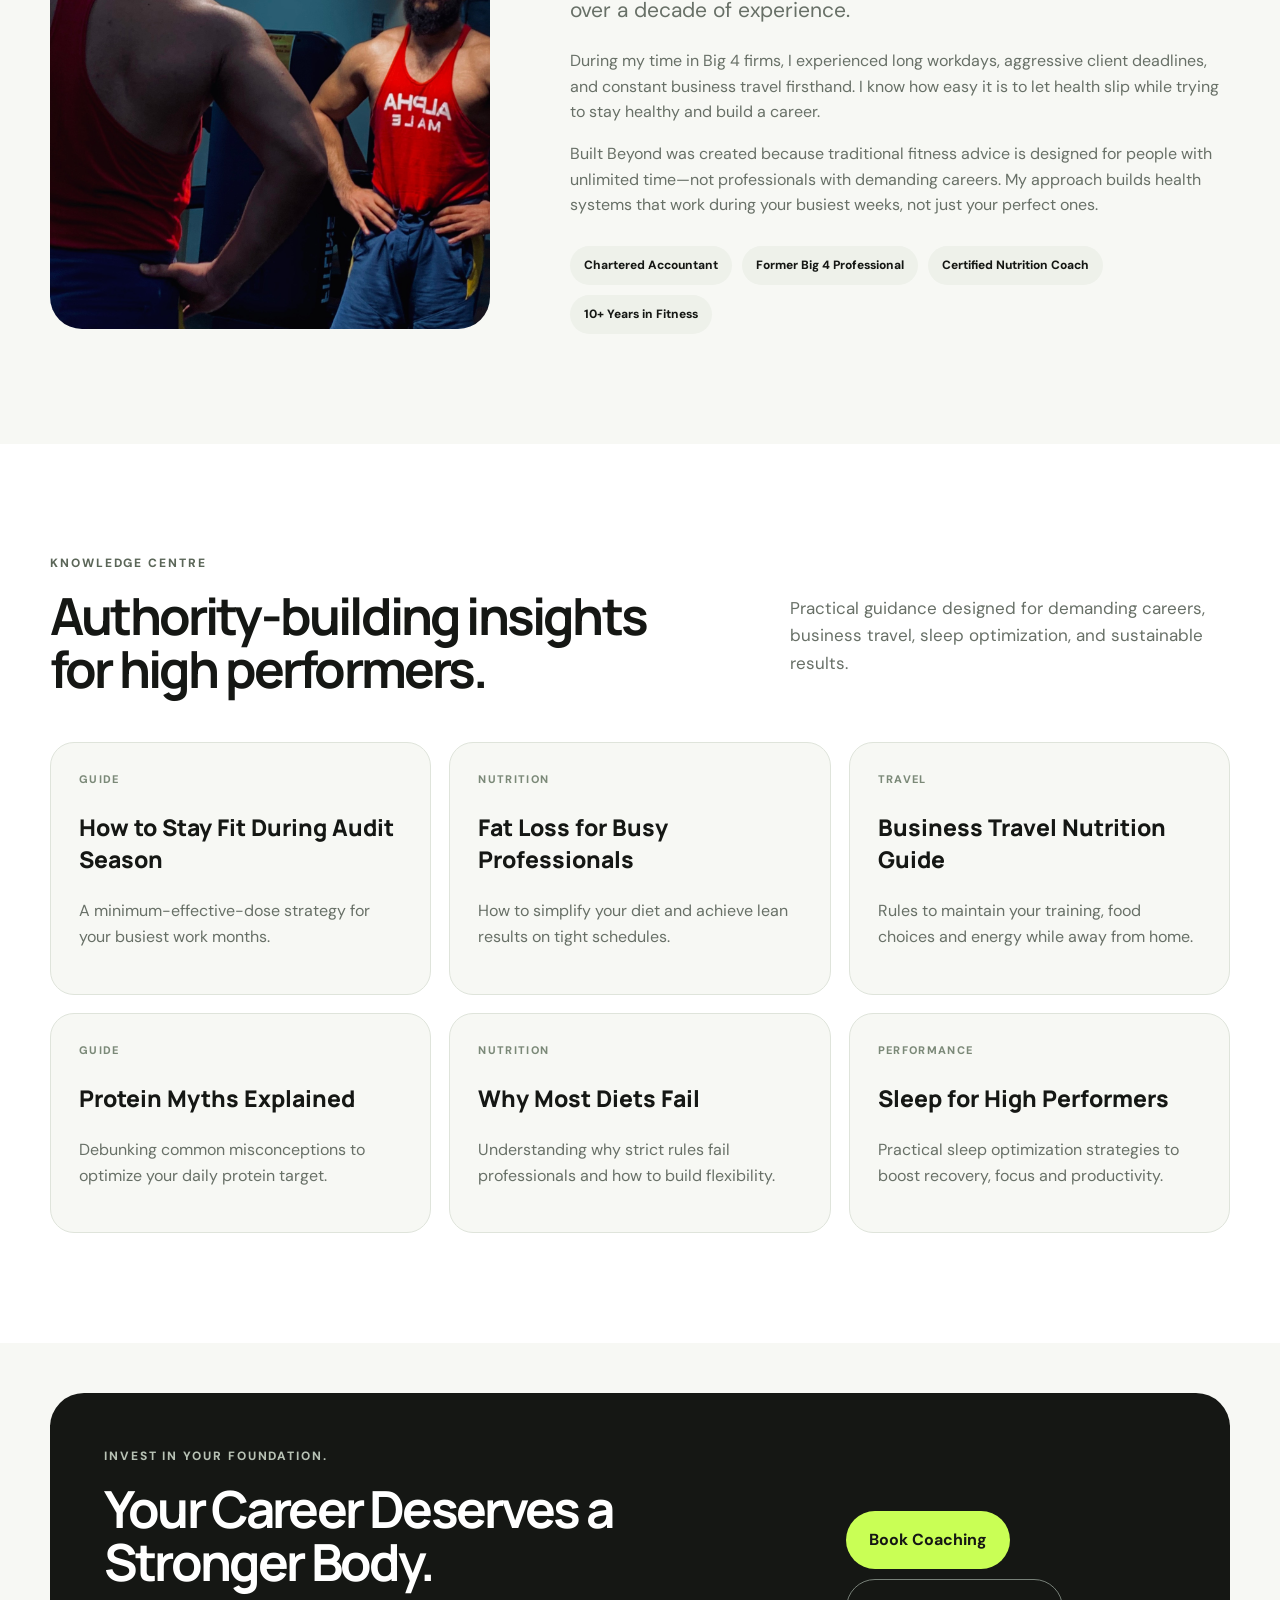
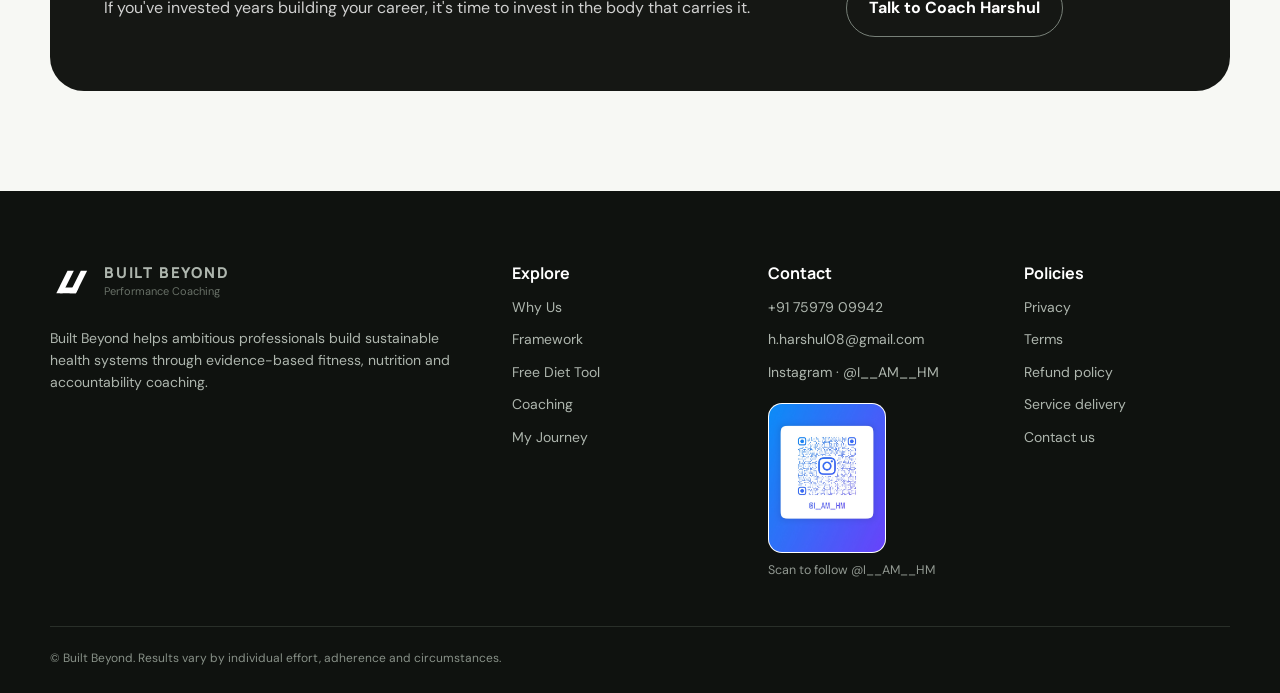
==== commit 11ef2c4f: "Enhance index.html with SEO and structure improvements Added meta tags and structured the HTML for b" ====
--- a/index.html
+++ b/index.html
@@ -1,38 +1,4 @@
-<!-- Built Beyond Main Logo -->
-<a href="index.html" class="brand-logo">
-    <svg class="bb-icon" xmlns="http://www.w3.org/2000/svg" viewBox="0 0 100 100">
-        <defs>
-            <linearGradient id="bbGlow" x1="0%" y1="0%" x2="100%" y2="100%">
-                <stop offset="0%" stop-color="#38bdf8" />
-                <stop offset="100%" stop-color="#0284c7" />
-            </linearGradient>
-            
-            <linearGradient id="bbAccent" x1="0%" y1="0%" x2="100%" y2="100%">
-                <stop offset="0%" stop-color="#f8fafc" />
-                <stop offset="100%" stop-color="#94a3b8" />
-            </linearGradient>
-
-            <filter id="glowEffect" x="-20%" y="-20%" width="140%" height="140%">
-                <feDropShadow dx="0" dy="4" stdDeviation="6" flood-color="#38bdf8" flood-opacity="0.35"/>
-            </filter>
-        </defs>
-
-        <polygon points="12,10 88,10 78,90 22,90" fill="#0f172a" stroke="url(#bbGlow)" stroke-width="2.5" filter="url(#glowEffect)" />
-
-        <path d="M 28 24 L 54 24 C 64 24 68 29 66 37 C 65 42 60 45 54 46 C 62 47 66 52 64 61 C 62 70 55 74 44 74 L 20 74 L 28 24 Z 
-                 M 38 32 L 35 42 L 48 42 C 51 42 53 40 54 37 C 55 34 53 32 50 32 L 38 32 Z 
-                 M 34 50 L 31 66 L 46 66 C 49 66 52 64 53 60 C 54 55 52 50 48 50 L 34 50 Z" 
-              fill="url(#bbGlow)"/>
-
-        <path d="M 44 24 L 70 24 C 80 24 84 29 82 37 C 81 42 76 45 70 46 C 78 47 82 52 80 61 C 78 70 71 74 60 74 L 36 74 L 39 66 L 58 66 C 65 66 69 63 70 57 C 71 52 67 48 60 48 L 51 48 L 53 42 L 62 42 C 67 42 71 39 72 35 C 73 31 70 28 64 28 L 43 28 L 44 24 Z" 
-              fill="url(#bbAccent)" opacity="0.9"/>
-    </svg>
-
-    <div class="brand-text">
-        <span class="title">BUILT <span class="highlight">BEYOND</span></span>
-        <span class="subtitle">PREMIUM COACHING</span>
-    </div>
-</a><!DOCTYPE html>
+
 <html lang="en">
 <head>
 <meta charset="utf-8"/>
@@ -55,7 +21,40 @@
 <body>
 <header class="site-header">
 <div class="shell nav-wrap">
-
+<a href="index.html" class="brand-logo">
+    <svg class="bb-icon" xmlns="http://www.w3.org/2000/svg" viewBox="0 0 100 100">
+        <defs>
+            <linearGradient id="bbGlow" x1="0%" y1="0%" x2="100%" y2="100%">
+                <stop offset="0%" stop-color="#38bdf8" />
+                <stop offset="100%" stop-color="#0284c7" />
+            </linearGradient>
+            
+            <linearGradient id="bbAccent" x1="0%" y1="0%" x2="100%" y2="100%">
+                <stop offset="0%" stop-color="#f8fafc" />
+                <stop offset="100%" stop-color="#94a3b8" />
+            </linearGradient>
+
+            <filter id="glowEffect" x="-20%" y="-20%" width="140%" height="140%">
+                <feDropShadow dx="0" dy="4" stdDeviation="6" flood-color="#38bdf8" flood-opacity="0.35"/>
+            </filter>
+        </defs>
+
+        <polygon points="12,10 88,10 78,90 22,90" fill="#0f172a" stroke="url(#bbGlow)" stroke-width="2.5" filter="url(#glowEffect)" />
+
+        <path d="M 28 24 L 54 24 C 64 24 68 29 66 37 C 65 42 60 45 54 46 C 62 47 66 52 64 61 C 62 70 55 74 44 74 L 20 74 L 28 24 Z 
+                 M 38 32 L 35 42 L 48 42 C 51 42 53 40 54 37 C 55 34 53 32 50 32 L 38 32 Z 
+                 M 34 50 L 31 66 L 46 66 C 49 66 52 64 53 60 C 54 55 52 50 48 50 L 34 50 Z" 
+              fill="url(#bbGlow)"/>
+
+        <path d="M 44 24 L 70 24 C 80 24 84 29 82 37 C 81 42 76 45 70 46 C 78 47 82 52 80 61 C 78 70 71 74 60 74 L 36 74 L 39 66 L 58 66 C 65 66 69 63 70 57 C 71 52 67 48 60 48 L 51 48 L 53 42 L 62 42 C 67 42 71 39 72 35 C 73 31 70 28 64 28 L 43 28 L 44 24 Z" 
+              fill="url(#bbAccent)" opacity="0.9"/>
+    </svg>
+
+    <div class="brand-text">
+        <span class="title">BUILT <span class="highlight">BEYOND</span></span>
+        <span class="subtitle">PREMIUM COACHING</span>
+    </div>
+</a>
 <button aria-expanded="false" aria-label="Toggle navigation" class="menu-btn">Menu</button>
 <nav aria-label="Primary navigation" class="nav">
 <a href="#why-different">Why Us</a><a href="#framework">Framework</a><a href="#nutrition-planner">Free Diet Tool</a><a href="#coaching">Coaching</a><a href="#founder">Founder</a><a href="my-journey.html">My Journey</a>
@@ -208,4 +207,146 @@
 <footer class="footer"><div class="shell footer-grid"><div><a class="brand footer-brand" href="#top"><svg aria-hidden="true" class="brand-mark" viewbox="0 0 60 60"><path d="M9 46 25 14h9L18 46H9Z"></path><path d="M28 46 44 14h9L37 46h-9Z"></path><path d="M18 38h23l-4 8H14l4-8Z"></path></svg><span><strong>BUILT BEYOND</strong><small>Performance Coaching</small></span></a><p>Built Beyond helps ambitious professionals build sustainable health systems through evidence-based fitness, nutrition and accountability coaching.</p></div><div><strong>Explore</strong><a href="#why-different">Why Us</a><a href="#framework">Framework</a><a href="#nutrition-planner">Free Diet Tool</a><a href="#coaching">Coaching</a><a href="my-journey.html">My Journey</a></div><div><strong>Contact</strong><a href="tel:+917597909942">+91 75979 09942</a><a href="mailto:h.harshul08@gmail.com">h.harshul08@gmail.com</a><a href="https://www.instagram.com/i__am__hm/" rel="noopener" target="_blank">Instagram · @I__AM__HM</a><a class="instagram-qr-link" href="https://www.instagram.com/i__am__hm/" rel="noopener" target="_blank"><img alt="Scan to follow @I__AM__HM on Instagram" class="instagram-qr" src="instagram-qr.jpeg"/><span>Scan to follow @I__AM__HM</span></a></div><div><strong>Policies</strong><a href="privacy.html">Privacy</a><a href="terms.html">Terms</a><a href="refund.html">Refund policy</a><a href="shipping.html">Service delivery</a><a href="contact.html">Contact us</a></div></div><div class="shell copyright">© <span id="year"></span> Built Beyond. Results vary by individual effort, adherence and circumstances.</div></footer>
 <a aria-label="Chat on WhatsApp" class="whatsapp" href="https://wa.me/917597909942?text=Hi%20Coach%20Harshul%2C%20I%20visited%20builtbeyond.fit%20and%20would%20like%20to%20know%20more." rel="noopener" target="_blank">WhatsApp</a>
 <script src="script.js"></script>
+</body></html><div class="hero-copy reveal">
+<p class="kicker">Performance Coaching for Ambitious Professionals</p>
+<h1 style="margin-bottom: 0.75rem;">Build a Body That<br><span>Supports Your Ambition.</span></h1>
+<p class="hero-lead" style="margin-bottom: 1.25rem;">
+Built Beyond helps ambitious professionals build strength, energy and confidence without sacrificing their careers, family or lifestyle. You don't need more motivation—you need better systems.
+</p>
+<div class="actions" style="margin-bottom: 1.25rem;"><a class="btn primary" href="#coaching">Start My Transformation</a><a class="btn secondary" href="#nutrition-planner">Free Nutrition Assessment</a></div>
+<div class="signal-row"><span>Chartered Accountant</span><span>Former Big 4 Professional</span><span>Certified Nutrition Coach</span><span>10+ Years in Fitness</span></div>
+<p style="margin-top: 0.85rem; font-size: 0.9rem; opacity: 0.85; font-weight: 500;">Helping ambitious professionals build stronger bodies without compromising their careers.</p>
+</div>
+<div class="hero-visual reveal">
+<div class="photo-frame" style="max-height: 420px; overflow: hidden; display: flex; align-items: center; justify-content: center;"><img alt="Coach Harshul Mehta in a gym" fetchpriority="high" src="coach-harshul.jpg" style="max-height: 420px; width: 100%; object-fit: cover; object-position: top center;"/></div>
+<div class="floating-card fc-one"><small>Designed for</small><strong>Demanding careers</strong></div>
+<div class="floating-card fc-two"><small>Built around</small><strong>Your real life</strong></div>
+</div>
+</div>
+</section>
+<section class="audience-strip" style="text-align: center;">
+<div class="shell" style="display: flex; flex-direction: column; align-items: center; gap: 0.75rem;">
+<p style="margin: 0; text-align: center;">Built for ambitious professionals who demand results without compromising their careers.</p>
+<div class="audience-list" style="justify-content: center; text-align: center; flex-wrap: wrap; gap: 0.5rem 1rem;"><span>Corporate Professionals</span><span>Big 4 Employees</span><span>Entrepreneurs</span><span>Doctors</span><span>Consultants</span><span>Busy Parents</span><span>Adults 40+</span><span>Complete Beginners</span></div>
+</div>
+</section>
+
+<section class="section" id="why-different">
+<div class="shell">
+<div class="section-heading centered reveal"><p class="kicker">Why Built Beyond Is Different</p><h2>Designed for high performers who need systems, not shortcuts.</h2></div>
+<div class="framework-grid">
+<article class="pillar reveal"><span>01</span><h3>Built for Professionals</h3><p>Designed around deadlines, travel and demanding careers.</p></article>
+<article class="pillar reveal"><span>02</span><h3>Evidence-Based</h3><p>No fad diets or shortcuts—only proven science.</p></article>
+<article class="pillar reveal"><span>03</span><h3>Sustainable</h3><p>Built for real life, not perfect weeks.</p></article>
+<article class="pillar reveal"><span>04</span><h3>Accountability</h3><p>Consistent guidance so you never have to figure everything out alone.</p></article>
+</div>
+</div>
+</section>
+
+<section class="section dark-alt" id="framework">
+<div class="shell">
+<div class="section-heading centered reveal"><p class="kicker">The Built Beyond Framework™</p><h2>A system that survives deadlines, travel and real life.</h2><p>Five connected pillars designed to build a body that supports your professional success.</p></div>
+<div class="framework-grid">
+<article class="pillar reveal"><span>01</span><h3>Move</h3><p>Training designed around your schedule—not the gym's.</p></article>
+<article class="pillar reveal"><span>02</span><h3>Fuel</h3><p>Eat foods you enjoy while achieving your goals.</p></article>
+<article class="pillar reveal"><span>03</span><h3>Recover</h3><p>Better sleep, lower stress and more energy.</p></article>
+<article class="pillar reveal"><span>04</span><h3>Perform</h3><p>Improve productivity, confidence and resilience.</p></article>
+<article class="pillar reveal"><span>05</span><h3>Sustain</h3><p>Health systems that work for decades.</p></article>
+</div>
+</div>
+</section>
+<section class="section dark nutrition-section" id="nutrition-planner">
+<div class="shell">
+<div class="section-heading split reveal">
+<div><p class="kicker light">Free Diet Tool</p><h2>Know Your Calories in Under 2 Minutes</h2></div>
+<p>No signup required. Calculate your daily calories, protein targets, BMI, water intake and get a sample Indian meal plan instantly.</p>
+</div>
+<div class="planner-shell reveal">
+<form class="planner-form" id="nutritionForm" novalidate="">
+<div aria-hidden="true" class="planner-progress"><span id="plannerProgress"></span></div>
+<div class="planner-step-label"><span>Free nutrition assessment</span><strong id="stepCounter">Step 1 of 3</strong></div>
+<fieldset class="planner-step active" data-step="1">
+<legend>Tell us about your body</legend>
+<p class="step-copy">These details are calculated only in your browser and are not sent to Built Beyond.</p>
+<div class="planner-grid">
+<label><span>Sex</span><select name="sex" required=""><option value="male">Male</option><option value="female">Female</option></select></label>
+<label><span>Age bracket</span><select name="age" required=""><option value="22">18–25</option><option value="30">26–35</option><option selected="" value="40">36–45</option><option value="50">46–55</option><option value="60">56–65</option><option value="70">66+</option></select></label>
+<label><span>Height (cm)</span><input max="220" min="130" name="height" placeholder="175" required="" type="number"/></label>
+<label><span>Weight (kg)</span><input max="220" min="40" name="weight" placeholder="75" required="" step="0.1" type="number"/></label>
+<label class="wide"><span>Which best describes you?</span><select name="occupation"><option>Corporate professional</option><option>Big 4 professional / Consultant</option><option>Doctor / healthcare professional</option><option>Entrepreneur / business owner</option><option>Young professional</option><option>Homemaker</option><option>Retired / senior adult</option><option>Other</option></select><small class="field-help">This helps us frame the sample guidance around your lifestyle.</small></label>
+</div>
+</fieldset>
+<fieldset class="planner-step" data-step="2">
+<legend>Choose your goal and routine</legend>
+<div class="planner-grid">
+<label class="wide"><span>Daily activity level</span><select name="activity" required=""><option value="1.2">Sedentary — mostly desk-based</option><option value="1.375">Lightly active — some walking</option><option selected="" value="1.55">Moderately active — regular movement</option><option value="1.725">Very active — highly physical routine</option></select></label>
+<label class="wide"><span>Resistance training frequency</span><select name="training" required=""><option value="1">No weight training</option><option value="1.2">1–3 sessions/week</option><option selected="" value="1.5">4–5 sessions/week</option><option value="2">6+ demanding sessions/week — heavy gym-goer</option></select><small class="field-help">Protein is set at 1.0–1.5 g/kg for most users and 2.0 g/kg only for heavy gym-goers.</small></label>
+<label><span>Goal</span><select name="goal" required=""><option value="loss">Fat loss</option><option value="maintain">Maintenance</option><option value="gain">Lean gain</option></select></label>
+<label><span>Meals per day</span><select name="meals"><option value="3">3 meals</option><option selected="" value="4">4 meals</option><option value="5">5 meals</option></select></label>
+</div>
+</fieldset>
+<fieldset class="planner-step" data-step="3">
+<legend>What do you prefer to eat?</legend>
+<p class="step-copy">Choose one. The tool will create a sample plan around that preference.</p>
+<div class="preference-cards">
+<label><input name="diet" required="" type="radio" value="veg"/><span><strong>Vegetarian</strong><small>Dairy, paneer, dal, soya and plant foods</small></span></label>
+<label><input name="diet" type="radio" value="egg"/><span><strong>Eggitarian</strong><small>Vegetarian foods plus eggs</small></span></label>
+<label><input name="diet" type="radio" value="nonveg"/><span><strong>Non-vegetarian</strong><small>Chicken, eggs, dairy and plant foods</small></span></label>
+</div>
+
+</fieldset>
+<p class="form-error" hidden="" id="plannerError" role="alert"></p>
+<div class="planner-actions"><button class="btn outline-light" hidden="" id="prevStep" type="button">Back</button><button class="btn light" id="nextStep" type="button">Continue</button><button class="btn light" hidden="" id="generatePlan" type="submit">Generate my sample plan</button></div>
+</form>
+<div aria-live="polite" class="nutrition-results" hidden="" id="nutritionResults">
+<div class="results-heading"><div><p class="kicker light">Your starting point</p><h3>Sample nutrition dashboard</h3></div><button class="print-plan" id="printPlan" type="button">Print / Save PDF</button></div>
+<div class="metric-grid">
+<article><span>BMI</span><strong id="npBmi">—</strong><small id="npBmiLabel">—</small></article>
+<article><span>Maintenance</span><strong id="npMaintenance">—</strong><small>kcal/day</small></article>
+<article class="highlight"><span>Suggested calories</span><strong id="npCalories">—</strong><small id="npGoalLabel">—</small></article>
+<article><span>Water</span><strong id="npWater">—</strong><small>litres/day</small></article>
+</div>
+<div aria-label="Daily macro targets" class="macro-bar">
+<div><span>Protein</span><strong id="npProtein">—</strong><small id="npProteinBasis">—</small></div><div><span>Carbohydrates</span><strong id="npCarbs">—</strong></div><div><span>Fats</span><strong id="npFat">—</strong></div><div><span>Total calories</span><strong id="npTotal">—</strong></div>
+</div>
+<div class="plan-meta"><span id="npDietLabel">—</span><span id="npMealsLabel">—</span><span>Indian sample plan</span></div>
+<div class="meal-table-wrap"><table class="meal-table"><thead><tr><th>Meal</th><th>Suggested foods &amp; quantity</th><th>Protein</th><th>Carbs</th><th>Fat</th><th>Calories</th></tr></thead><tbody id="mealPlanBody"></tbody><tfoot><tr><th colspan="2">Estimated daily total</th><th id="mealProtein">—</th><th id="mealCarbs">—</th><th id="mealFat">—</th><th id="mealCalories">—</th></tr></tfoot></table></div>
+<div class="plan-notes"><article><strong>Daily basics</strong><p id="dailyBasics">—</p></article><article><strong>How to use this</strong><p>Meals may be shuffled for convenience, but stay close to the suggested quantities. Track progress for 2–3 weeks before making major calorie changes.</p></article></div>
+<div class="medical-warning"><strong>Important safety note</strong><p>This plan is a general educational recommendation and is not a substitute for medical advice. People with diabetes, kidney disease, pregnancy, eating disorders, allergies or other medical conditions should consult a qualified healthcare professional before following it.</p></div>
+<div class="planner-conversion"><div><p class="kicker light">Need a genuinely personalized plan?</p><h3>A sample is a starting point. Coaching adapts it to your schedule, health history and progress.</h3></div><a class="btn light" href="#coaching">Explore coaching</a></div>
+<button class="reset-plan" id="resetPlan" type="button">Start again</button>
+</div>
+</div>
+</div>
+</section>
+<section class="section" id="coaching">
+<div class="shell">
+<div class="section-heading split reveal">
+<div><p class="kicker">Performance Coaching</p><h2>Driven by Outcomes, Built for Your Routine.</h2></div>
+<p>Coaching designed to fit your demanding career—incorporating personalized workout plans, flexible nutrition, weekly accountability, WhatsApp support, progress tracking, and habit coaching.</p>
+</div>
+<div class="journey reveal"><div><span>01</span><strong>Choose your plan</strong></div><div><span>02</span><strong>Complete assessment</strong></div><div><span>03</span><strong>Receive your strategy</strong></div><div><span>04</span><strong>Execute with support</strong></div><div><span>05</span><strong>Review and refine</strong></div></div>
+<div class="pricing-grid">
+<article class="price-card reveal"><p class="badge">12 weeks</p><h3>Foundation</h3><p>Build structure, momentum and confidence.</p><div class="price"><strong>₹4,800</strong><span>₹6,000</span></div><ul><li>Personalised Workout Plan</li><li>Flexible Nutrition Plan</li><li>Weekly Accountability</li><li>WhatsApp Support</li><li>Progress Tracking</li><li>Habit Coaching</li></ul><a class="btn primary full" href="assessment.html?plan=foundation" rel="noopener" target="_blank">Start Foundation</a></article>
+<article class="price-card featured reveal"><p class="badge">Most popular · 24 weeks</p><h3>Momentum</h3><p>Create lasting habits with enough runway for visible change.</p><div class="price"><strong>₹8,000</strong><span>₹10,000</span></div><ul><li>Everything in Foundation</li><li>Longer transformation runway</li><li>Advanced habit &amp; lifestyle coaching</li><li>Ongoing travel &amp; course correction</li></ul><a class="btn light full" href="assessment.html?plan=momentum" rel="noopener" target="_blank">Start Momentum</a></article>
+<article class="price-card reveal"><p class="badge">Best value · 52 weeks</p><h3>Transformation</h3><p>Build a long-term system for body, energy and lifestyle.</p><div class="price"><strong>₹13,600</strong><span>₹17,000</span></div><ul><li>Complete long-term program</li><li>Training and nutrition evolution</li><li>Sustainable lifestyle systems</li><li>Highest value per month</li></ul><a class="btn primary full" href="assessment.html?plan=transformation" rel="noopener" target="_blank">Start Transformation</a></article>
+</div>
+<div class="after-pay reveal"><strong>After payment</strong><span>Complete your detailed assessment so your coaching can be built around you.</span><a href="assessment.html">Open assessment →</a></div>
+<div class="service-notice reveal"><strong>Digital coaching service only</strong><span>Built Beyond provides online performance and nutrition coaching. No physical goods are sold or shipped through this website.</span></div></div>
+</section>
+
+<section class="section" id="founder">
+<div class="shell founder-grid">
+<div class="founder-photo reveal"><img alt="Harshul Mehta, founder of Built Beyond" src="coach-harshul.jpg"/></div>
+<div class="founder-copy reveal"><p class="kicker">Behind Built Beyond</p><h2>I understand the pressure because I have lived it.</h2><p class="large-copy">I am Harshul Mehta—a Chartered Accountant, former Big 4 professional, certified nutrition coach and fitness specialist with over a decade of experience.</p><p>During my time in Big 4 firms, I experienced long workdays, aggressive client deadlines, and constant business travel firsthand. I know how easy it is to let health slip while trying to stay healthy and build a career.</p><p>Built Beyond was created because traditional fitness advice is designed for people with unlimited time—not professionals with demanding careers. My approach builds health systems that work during your busiest weeks, not just your perfect ones.</p><div class="credentials"><span>Chartered Accountant</span><span>Former Big 4 Professional</span><span>Certified Nutrition Coach</span><span>10+ Years in Fitness</span></div></div>
+</div>
+</section>
+<section class="section insights">
+<div class="shell"><div class="section-heading split reveal"><div><p class="kicker">Knowledge centre</p><h2>Authority-building insights for high performers.</h2></div><p>Practical guidance designed for demanding careers, business travel, sleep optimization, and sustainable results.</p></div><div class="article-grid"><article class="article-card reveal"><span>Guide</span><h3>How to Stay Fit During Audit Season</h3><p>A minimum-effective-dose strategy for your busiest work months.</p></article><article class="article-card reveal"><span>Nutrition</span><h3>Fat Loss for Busy Professionals</h3><p>How to simplify your diet and achieve lean results on tight schedules.</p></article><article class="article-card reveal"><span>Travel</span><h3>Business Travel Nutrition Guide</h3><p>Rules to maintain your training, food choices and energy while away from home.</p></article><article class="article-card reveal"><span>Guide</span><h3>Protein Myths Explained</h3><p>Debunking common misconceptions to optimize your daily protein target.</p></article><article class="article-card reveal"><span>Nutrition</span><h3>Why Most Diets Fail</h3><p>Understanding why strict rules fail professionals and how to build flexibility.</p></article><article class="article-card reveal"><span>Performance</span><h3>Sleep for High Performers</h3><p>Practical sleep optimization strategies to boost recovery, focus and productivity.</p></article></div></div>
+</section>
+<section class="final-cta"><div class="shell final-cta-inner reveal"><div><p class="kicker light">Invest in your foundation.</p><h2>Your Career Deserves a Stronger Body.</h2><p style="color: rgba(255,255,255,0.8); margin-top: 0.5rem;">If you've invested years building your career, it's time to invest in the body that carries it.</p></div><div><a class="btn light" href="#coaching">Book Coaching</a><a class="btn outline-light" href="https://wa.me/917597909942?text=Hi%20Coach%20Harshul%2C%20I%20visited%20builtbeyond.fit%20and%20would%20like%20to%20discuss%20performance%20coaching." rel="noopener" target="_blank">Talk to Coach Harshul</a></div></div></section>
+</main>
+<footer class="footer"><div class="shell footer-grid"><div><a class="brand footer-brand" href="#top"><svg aria-hidden="true" class="brand-mark" viewbox="0 0 60 60"><path d="M9 46 25 14h9L18 46H9Z"></path><path d="M28 46 44 14h9L37 46h-9Z"></path><path d="M18 38h23l-4 8H14l4-8Z"></path></svg><span><strong>BUILT BEYOND</strong><small>Performance Coaching</small></span></a><p>Built Beyond helps ambitious professionals build sustainable health systems through evidence-based fitness, nutrition and accountability coaching.</p></div><div><strong>Explore</strong><a href="#why-different">Why Us</a><a href="#framework">Framework</a><a href="#nutrition-planner">Free Diet Tool</a><a href="#coaching">Coaching</a><a href="my-journey.html">My Journey</a></div><div><strong>Contact</strong><a href="tel:+917597909942">+91 75979 09942</a><a href="mailto:h.harshul08@gmail.com">h.harshul08@gmail.com</a><a href="https://www.instagram.com/i__am__hm/" rel="noopener" target="_blank">Instagram · @I__AM__HM</a><a class="instagram-qr-link" href="https://www.instagram.com/i__am__hm/" rel="noopener" target="_blank"><img alt="Scan to follow @I__AM__HM on Instagram" class="instagram-qr" src="instagram-qr.jpeg"/><span>Scan to follow @I__AM__HM</span></a></div><div><strong>Policies</strong><a href="privacy.html">Privacy</a><a href="terms.html">Terms</a><a href="refund.html">Refund policy</a><a href="shipping.html">Service delivery</a><a href="contact.html">Contact us</a></div></div><div class="shell copyright">© <span id="year"></span> Built Beyond. Results vary by individual effort, adherence and circumstances.</div></footer>
+<a aria-label="Chat on WhatsApp" class="whatsapp" href="https://wa.me/917597909942?text=Hi%20Coach%20Harshul%2C%20I%20visited%20builtbeyond.fit%20and%20would%20like%20to%20know%20more." rel="noopener" target="_blank">WhatsApp</a>
+<script src="script.js"></script>
 </body></html>
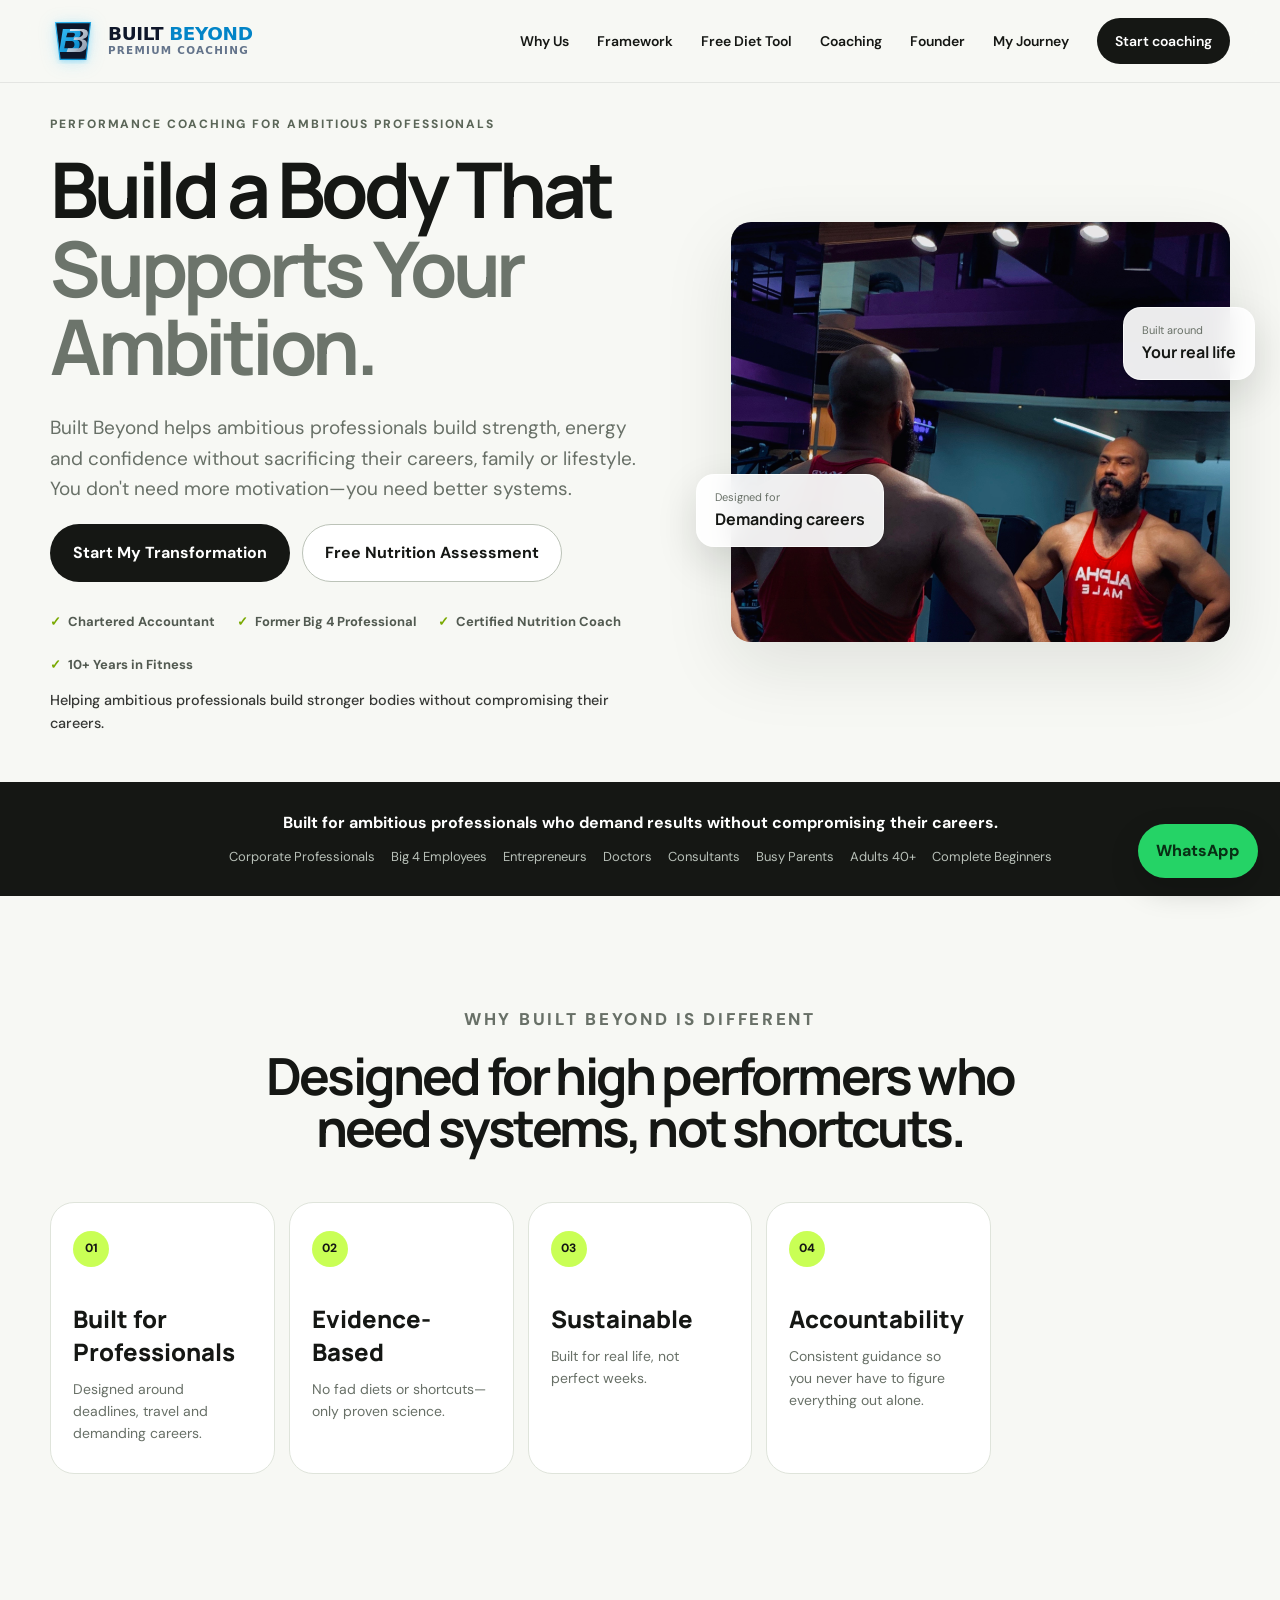
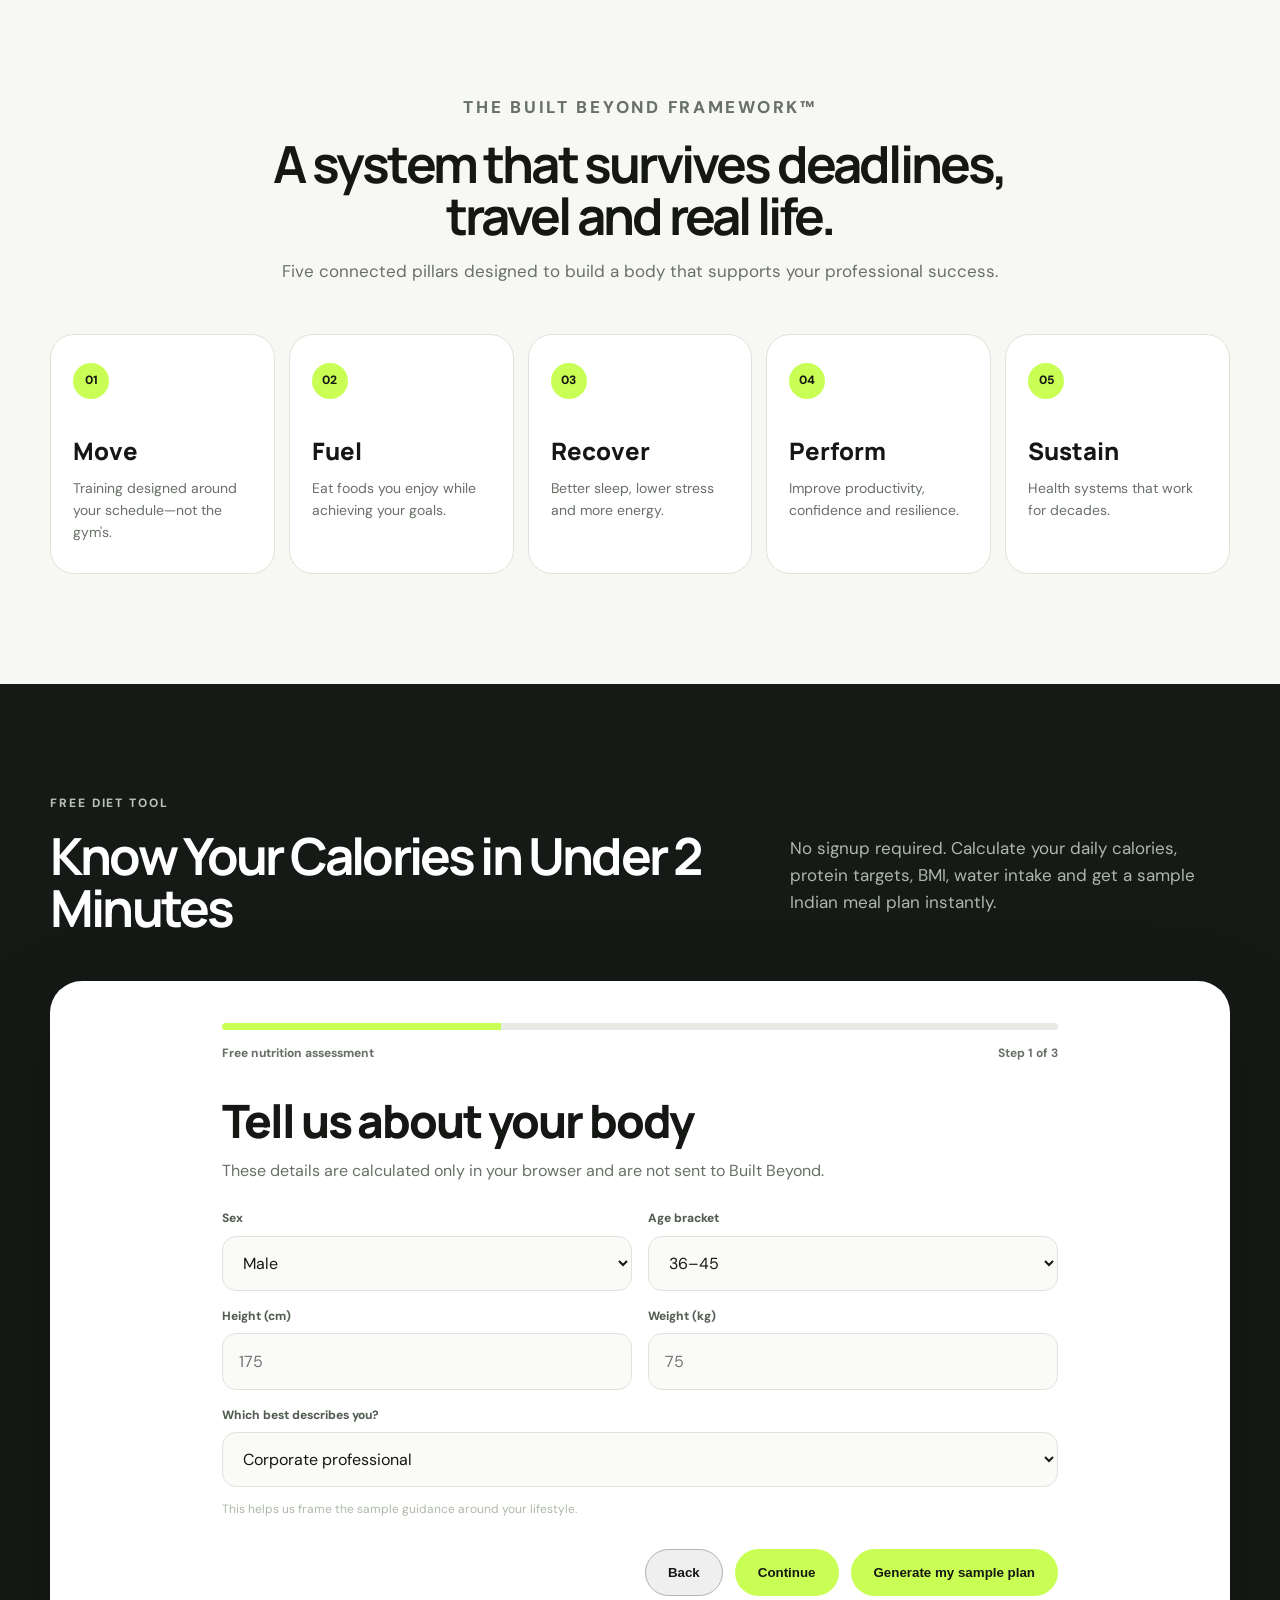
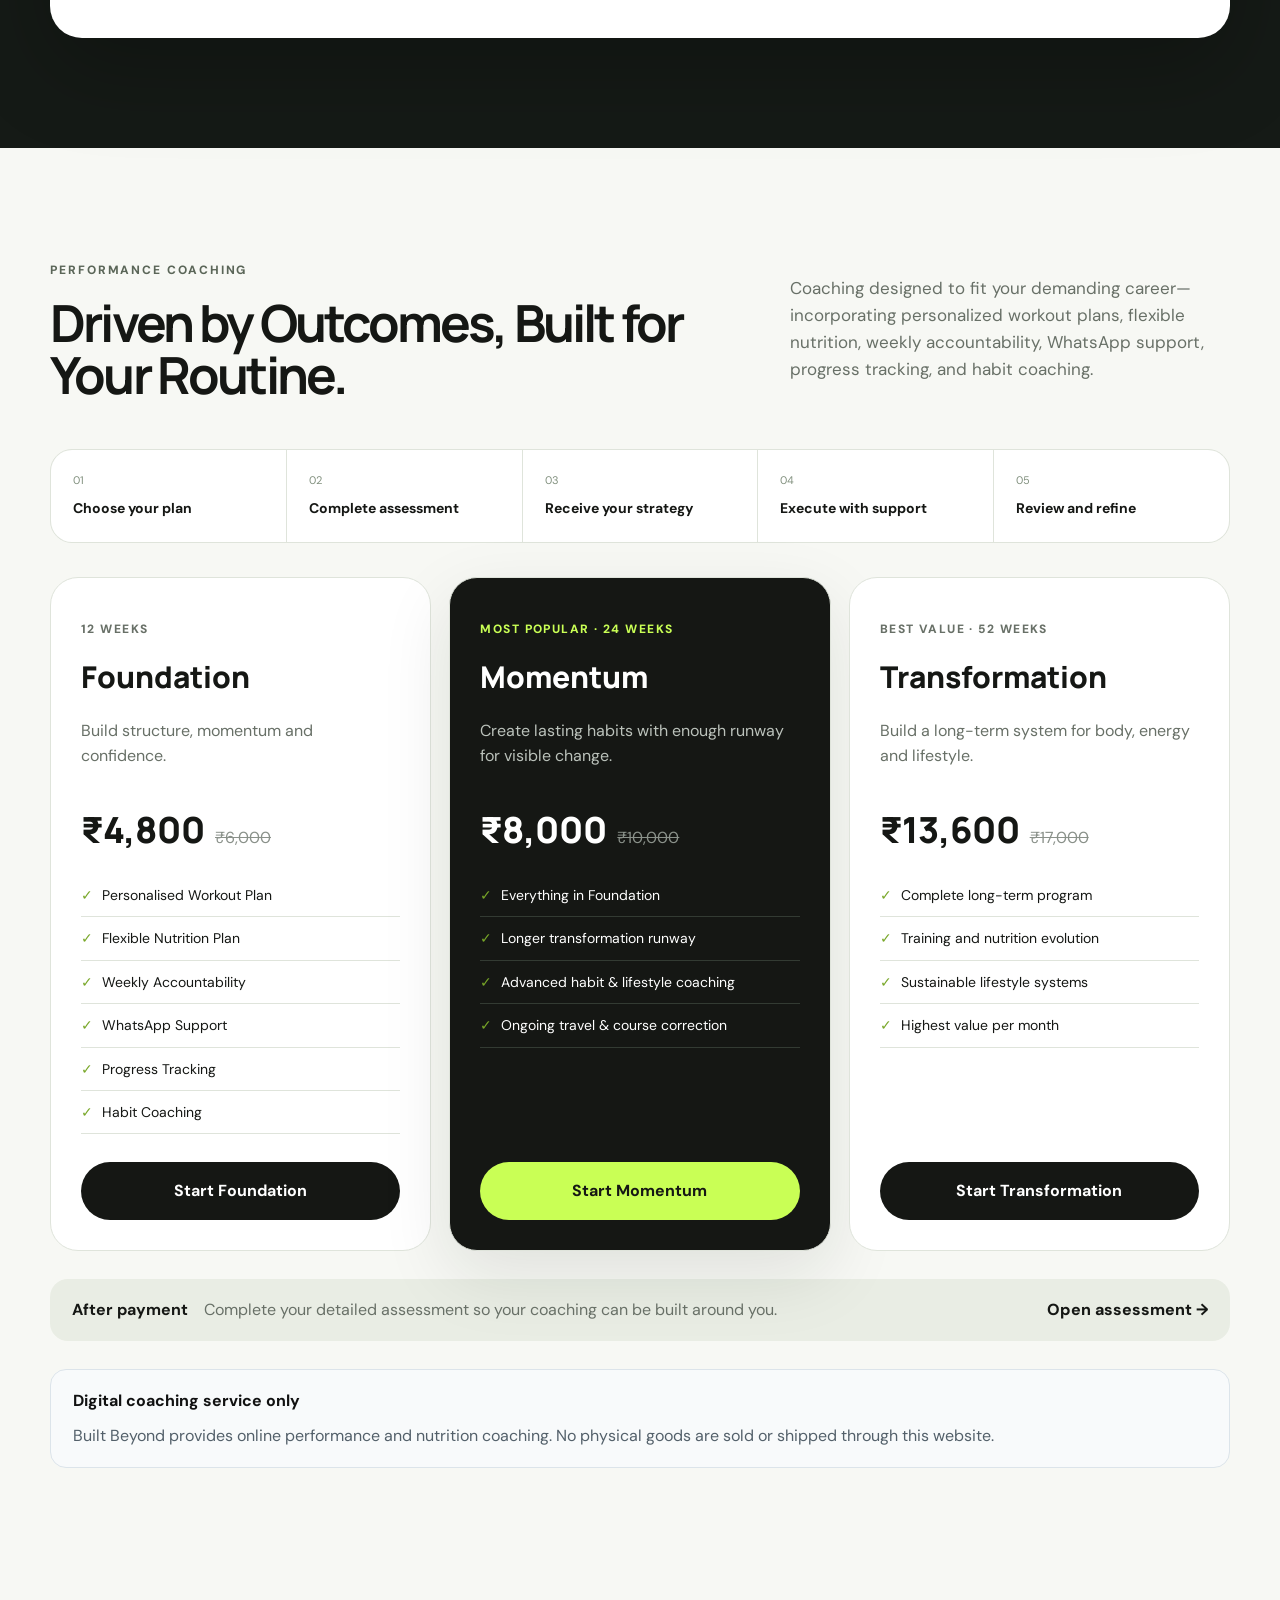
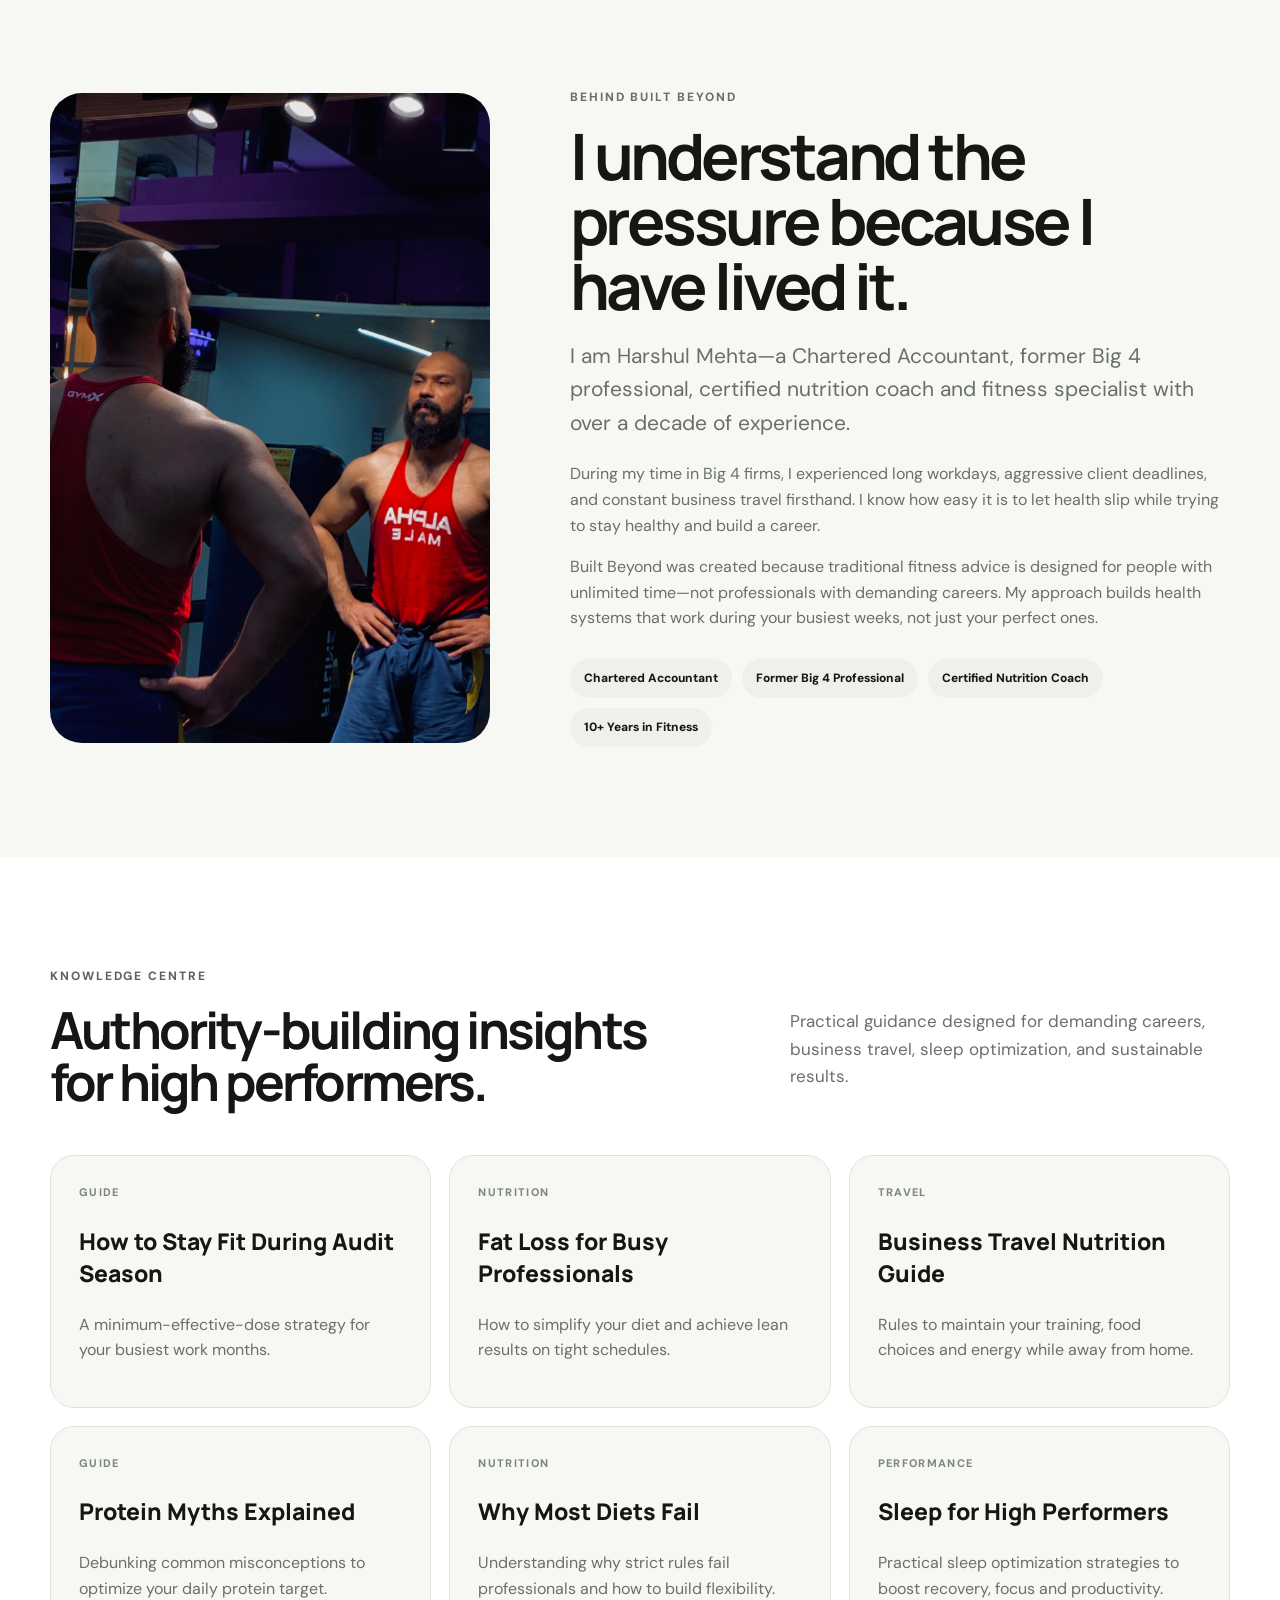
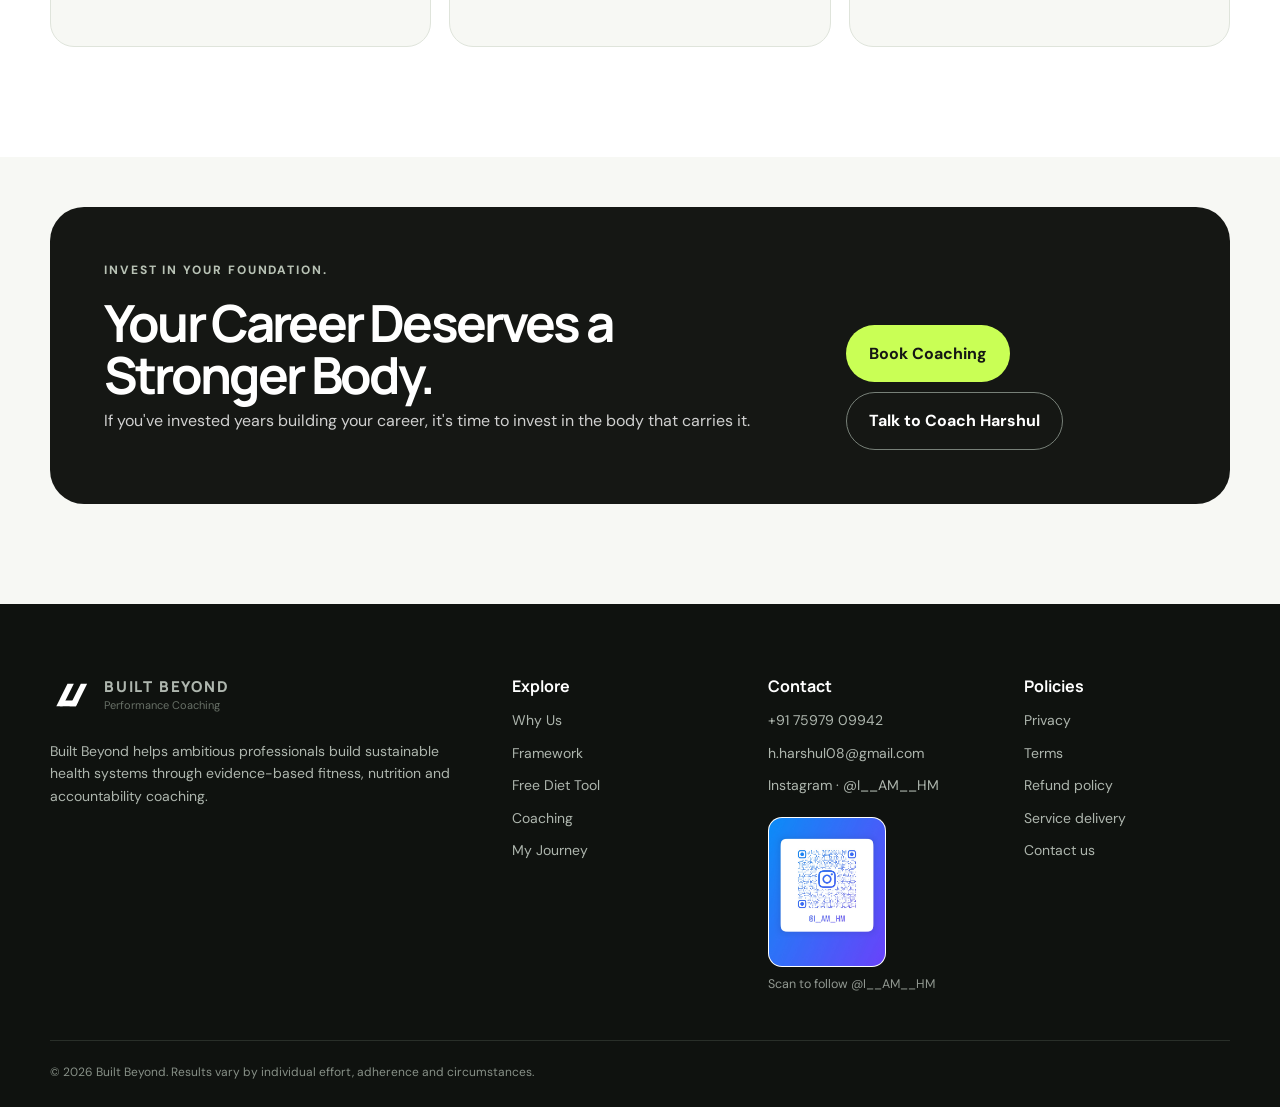
==== commit 98aff13a: "Remove hero section from index.html Removed hero section and related content from index.html." ====
--- a/index.html
+++ b/index.html
@@ -207,146 +207,4 @@
 <footer class="footer"><div class="shell footer-grid"><div><a class="brand footer-brand" href="#top"><svg aria-hidden="true" class="brand-mark" viewbox="0 0 60 60"><path d="M9 46 25 14h9L18 46H9Z"></path><path d="M28 46 44 14h9L37 46h-9Z"></path><path d="M18 38h23l-4 8H14l4-8Z"></path></svg><span><strong>BUILT BEYOND</strong><small>Performance Coaching</small></span></a><p>Built Beyond helps ambitious professionals build sustainable health systems through evidence-based fitness, nutrition and accountability coaching.</p></div><div><strong>Explore</strong><a href="#why-different">Why Us</a><a href="#framework">Framework</a><a href="#nutrition-planner">Free Diet Tool</a><a href="#coaching">Coaching</a><a href="my-journey.html">My Journey</a></div><div><strong>Contact</strong><a href="tel:+917597909942">+91 75979 09942</a><a href="mailto:h.harshul08@gmail.com">h.harshul08@gmail.com</a><a href="https://www.instagram.com/i__am__hm/" rel="noopener" target="_blank">Instagram · @I__AM__HM</a><a class="instagram-qr-link" href="https://www.instagram.com/i__am__hm/" rel="noopener" target="_blank"><img alt="Scan to follow @I__AM__HM on Instagram" class="instagram-qr" src="instagram-qr.jpeg"/><span>Scan to follow @I__AM__HM</span></a></div><div><strong>Policies</strong><a href="privacy.html">Privacy</a><a href="terms.html">Terms</a><a href="refund.html">Refund policy</a><a href="shipping.html">Service delivery</a><a href="contact.html">Contact us</a></div></div><div class="shell copyright">© <span id="year"></span> Built Beyond. Results vary by individual effort, adherence and circumstances.</div></footer>
 <a aria-label="Chat on WhatsApp" class="whatsapp" href="https://wa.me/917597909942?text=Hi%20Coach%20Harshul%2C%20I%20visited%20builtbeyond.fit%20and%20would%20like%20to%20know%20more." rel="noopener" target="_blank">WhatsApp</a>
 <script src="script.js"></script>
-</body></html><div class="hero-copy reveal">
-<p class="kicker">Performance Coaching for Ambitious Professionals</p>
-<h1 style="margin-bottom: 0.75rem;">Build a Body That<br><span>Supports Your Ambition.</span></h1>
-<p class="hero-lead" style="margin-bottom: 1.25rem;">
-Built Beyond helps ambitious professionals build strength, energy and confidence without sacrificing their careers, family or lifestyle. You don't need more motivation—you need better systems.
-</p>
-<div class="actions" style="margin-bottom: 1.25rem;"><a class="btn primary" href="#coaching">Start My Transformation</a><a class="btn secondary" href="#nutrition-planner">Free Nutrition Assessment</a></div>
-<div class="signal-row"><span>Chartered Accountant</span><span>Former Big 4 Professional</span><span>Certified Nutrition Coach</span><span>10+ Years in Fitness</span></div>
-<p style="margin-top: 0.85rem; font-size: 0.9rem; opacity: 0.85; font-weight: 500;">Helping ambitious professionals build stronger bodies without compromising their careers.</p>
-</div>
-<div class="hero-visual reveal">
-<div class="photo-frame" style="max-height: 420px; overflow: hidden; display: flex; align-items: center; justify-content: center;"><img alt="Coach Harshul Mehta in a gym" fetchpriority="high" src="coach-harshul.jpg" style="max-height: 420px; width: 100%; object-fit: cover; object-position: top center;"/></div>
-<div class="floating-card fc-one"><small>Designed for</small><strong>Demanding careers</strong></div>
-<div class="floating-card fc-two"><small>Built around</small><strong>Your real life</strong></div>
-</div>
-</div>
-</section>
-<section class="audience-strip" style="text-align: center;">
-<div class="shell" style="display: flex; flex-direction: column; align-items: center; gap: 0.75rem;">
-<p style="margin: 0; text-align: center;">Built for ambitious professionals who demand results without compromising their careers.</p>
-<div class="audience-list" style="justify-content: center; text-align: center; flex-wrap: wrap; gap: 0.5rem 1rem;"><span>Corporate Professionals</span><span>Big 4 Employees</span><span>Entrepreneurs</span><span>Doctors</span><span>Consultants</span><span>Busy Parents</span><span>Adults 40+</span><span>Complete Beginners</span></div>
-</div>
-</section>
-
-<section class="section" id="why-different">
-<div class="shell">
-<div class="section-heading centered reveal"><p class="kicker">Why Built Beyond Is Different</p><h2>Designed for high performers who need systems, not shortcuts.</h2></div>
-<div class="framework-grid">
-<article class="pillar reveal"><span>01</span><h3>Built for Professionals</h3><p>Designed around deadlines, travel and demanding careers.</p></article>
-<article class="pillar reveal"><span>02</span><h3>Evidence-Based</h3><p>No fad diets or shortcuts—only proven science.</p></article>
-<article class="pillar reveal"><span>03</span><h3>Sustainable</h3><p>Built for real life, not perfect weeks.</p></article>
-<article class="pillar reveal"><span>04</span><h3>Accountability</h3><p>Consistent guidance so you never have to figure everything out alone.</p></article>
-</div>
-</div>
-</section>
-
-<section class="section dark-alt" id="framework">
-<div class="shell">
-<div class="section-heading centered reveal"><p class="kicker">The Built Beyond Framework™</p><h2>A system that survives deadlines, travel and real life.</h2><p>Five connected pillars designed to build a body that supports your professional success.</p></div>
-<div class="framework-grid">
-<article class="pillar reveal"><span>01</span><h3>Move</h3><p>Training designed around your schedule—not the gym's.</p></article>
-<article class="pillar reveal"><span>02</span><h3>Fuel</h3><p>Eat foods you enjoy while achieving your goals.</p></article>
-<article class="pillar reveal"><span>03</span><h3>Recover</h3><p>Better sleep, lower stress and more energy.</p></article>
-<article class="pillar reveal"><span>04</span><h3>Perform</h3><p>Improve productivity, confidence and resilience.</p></article>
-<article class="pillar reveal"><span>05</span><h3>Sustain</h3><p>Health systems that work for decades.</p></article>
-</div>
-</div>
-</section>
-<section class="section dark nutrition-section" id="nutrition-planner">
-<div class="shell">
-<div class="section-heading split reveal">
-<div><p class="kicker light">Free Diet Tool</p><h2>Know Your Calories in Under 2 Minutes</h2></div>
-<p>No signup required. Calculate your daily calories, protein targets, BMI, water intake and get a sample Indian meal plan instantly.</p>
-</div>
-<div class="planner-shell reveal">
-<form class="planner-form" id="nutritionForm" novalidate="">
-<div aria-hidden="true" class="planner-progress"><span id="plannerProgress"></span></div>
-<div class="planner-step-label"><span>Free nutrition assessment</span><strong id="stepCounter">Step 1 of 3</strong></div>
-<fieldset class="planner-step active" data-step="1">
-<legend>Tell us about your body</legend>
-<p class="step-copy">These details are calculated only in your browser and are not sent to Built Beyond.</p>
-<div class="planner-grid">
-<label><span>Sex</span><select name="sex" required=""><option value="male">Male</option><option value="female">Female</option></select></label>
-<label><span>Age bracket</span><select name="age" required=""><option value="22">18–25</option><option value="30">26–35</option><option selected="" value="40">36–45</option><option value="50">46–55</option><option value="60">56–65</option><option value="70">66+</option></select></label>
-<label><span>Height (cm)</span><input max="220" min="130" name="height" placeholder="175" required="" type="number"/></label>
-<label><span>Weight (kg)</span><input max="220" min="40" name="weight" placeholder="75" required="" step="0.1" type="number"/></label>
-<label class="wide"><span>Which best describes you?</span><select name="occupation"><option>Corporate professional</option><option>Big 4 professional / Consultant</option><option>Doctor / healthcare professional</option><option>Entrepreneur / business owner</option><option>Young professional</option><option>Homemaker</option><option>Retired / senior adult</option><option>Other</option></select><small class="field-help">This helps us frame the sample guidance around your lifestyle.</small></label>
-</div>
-</fieldset>
-<fieldset class="planner-step" data-step="2">
-<legend>Choose your goal and routine</legend>
-<div class="planner-grid">
-<label class="wide"><span>Daily activity level</span><select name="activity" required=""><option value="1.2">Sedentary — mostly desk-based</option><option value="1.375">Lightly active — some walking</option><option selected="" value="1.55">Moderately active — regular movement</option><option value="1.725">Very active — highly physical routine</option></select></label>
-<label class="wide"><span>Resistance training frequency</span><select name="training" required=""><option value="1">No weight training</option><option value="1.2">1–3 sessions/week</option><option selected="" value="1.5">4–5 sessions/week</option><option value="2">6+ demanding sessions/week — heavy gym-goer</option></select><small class="field-help">Protein is set at 1.0–1.5 g/kg for most users and 2.0 g/kg only for heavy gym-goers.</small></label>
-<label><span>Goal</span><select name="goal" required=""><option value="loss">Fat loss</option><option value="maintain">Maintenance</option><option value="gain">Lean gain</option></select></label>
-<label><span>Meals per day</span><select name="meals"><option value="3">3 meals</option><option selected="" value="4">4 meals</option><option value="5">5 meals</option></select></label>
-</div>
-</fieldset>
-<fieldset class="planner-step" data-step="3">
-<legend>What do you prefer to eat?</legend>
-<p class="step-copy">Choose one. The tool will create a sample plan around that preference.</p>
-<div class="preference-cards">
-<label><input name="diet" required="" type="radio" value="veg"/><span><strong>Vegetarian</strong><small>Dairy, paneer, dal, soya and plant foods</small></span></label>
-<label><input name="diet" type="radio" value="egg"/><span><strong>Eggitarian</strong><small>Vegetarian foods plus eggs</small></span></label>
-<label><input name="diet" type="radio" value="nonveg"/><span><strong>Non-vegetarian</strong><small>Chicken, eggs, dairy and plant foods</small></span></label>
-</div>
-
-</fieldset>
-<p class="form-error" hidden="" id="plannerError" role="alert"></p>
-<div class="planner-actions"><button class="btn outline-light" hidden="" id="prevStep" type="button">Back</button><button class="btn light" id="nextStep" type="button">Continue</button><button class="btn light" hidden="" id="generatePlan" type="submit">Generate my sample plan</button></div>
-</form>
-<div aria-live="polite" class="nutrition-results" hidden="" id="nutritionResults">
-<div class="results-heading"><div><p class="kicker light">Your starting point</p><h3>Sample nutrition dashboard</h3></div><button class="print-plan" id="printPlan" type="button">Print / Save PDF</button></div>
-<div class="metric-grid">
-<article><span>BMI</span><strong id="npBmi">—</strong><small id="npBmiLabel">—</small></article>
-<article><span>Maintenance</span><strong id="npMaintenance">—</strong><small>kcal/day</small></article>
-<article class="highlight"><span>Suggested calories</span><strong id="npCalories">—</strong><small id="npGoalLabel">—</small></article>
-<article><span>Water</span><strong id="npWater">—</strong><small>litres/day</small></article>
-</div>
-<div aria-label="Daily macro targets" class="macro-bar">
-<div><span>Protein</span><strong id="npProtein">—</strong><small id="npProteinBasis">—</small></div><div><span>Carbohydrates</span><strong id="npCarbs">—</strong></div><div><span>Fats</span><strong id="npFat">—</strong></div><div><span>Total calories</span><strong id="npTotal">—</strong></div>
-</div>
-<div class="plan-meta"><span id="npDietLabel">—</span><span id="npMealsLabel">—</span><span>Indian sample plan</span></div>
-<div class="meal-table-wrap"><table class="meal-table"><thead><tr><th>Meal</th><th>Suggested foods &amp; quantity</th><th>Protein</th><th>Carbs</th><th>Fat</th><th>Calories</th></tr></thead><tbody id="mealPlanBody"></tbody><tfoot><tr><th colspan="2">Estimated daily total</th><th id="mealProtein">—</th><th id="mealCarbs">—</th><th id="mealFat">—</th><th id="mealCalories">—</th></tr></tfoot></table></div>
-<div class="plan-notes"><article><strong>Daily basics</strong><p id="dailyBasics">—</p></article><article><strong>How to use this</strong><p>Meals may be shuffled for convenience, but stay close to the suggested quantities. Track progress for 2–3 weeks before making major calorie changes.</p></article></div>
-<div class="medical-warning"><strong>Important safety note</strong><p>This plan is a general educational recommendation and is not a substitute for medical advice. People with diabetes, kidney disease, pregnancy, eating disorders, allergies or other medical conditions should consult a qualified healthcare professional before following it.</p></div>
-<div class="planner-conversion"><div><p class="kicker light">Need a genuinely personalized plan?</p><h3>A sample is a starting point. Coaching adapts it to your schedule, health history and progress.</h3></div><a class="btn light" href="#coaching">Explore coaching</a></div>
-<button class="reset-plan" id="resetPlan" type="button">Start again</button>
-</div>
-</div>
-</div>
-</section>
-<section class="section" id="coaching">
-<div class="shell">
-<div class="section-heading split reveal">
-<div><p class="kicker">Performance Coaching</p><h2>Driven by Outcomes, Built for Your Routine.</h2></div>
-<p>Coaching designed to fit your demanding career—incorporating personalized workout plans, flexible nutrition, weekly accountability, WhatsApp support, progress tracking, and habit coaching.</p>
-</div>
-<div class="journey reveal"><div><span>01</span><strong>Choose your plan</strong></div><div><span>02</span><strong>Complete assessment</strong></div><div><span>03</span><strong>Receive your strategy</strong></div><div><span>04</span><strong>Execute with support</strong></div><div><span>05</span><strong>Review and refine</strong></div></div>
-<div class="pricing-grid">
-<article class="price-card reveal"><p class="badge">12 weeks</p><h3>Foundation</h3><p>Build structure, momentum and confidence.</p><div class="price"><strong>₹4,800</strong><span>₹6,000</span></div><ul><li>Personalised Workout Plan</li><li>Flexible Nutrition Plan</li><li>Weekly Accountability</li><li>WhatsApp Support</li><li>Progress Tracking</li><li>Habit Coaching</li></ul><a class="btn primary full" href="assessment.html?plan=foundation" rel="noopener" target="_blank">Start Foundation</a></article>
-<article class="price-card featured reveal"><p class="badge">Most popular · 24 weeks</p><h3>Momentum</h3><p>Create lasting habits with enough runway for visible change.</p><div class="price"><strong>₹8,000</strong><span>₹10,000</span></div><ul><li>Everything in Foundation</li><li>Longer transformation runway</li><li>Advanced habit &amp; lifestyle coaching</li><li>Ongoing travel &amp; course correction</li></ul><a class="btn light full" href="assessment.html?plan=momentum" rel="noopener" target="_blank">Start Momentum</a></article>
-<article class="price-card reveal"><p class="badge">Best value · 52 weeks</p><h3>Transformation</h3><p>Build a long-term system for body, energy and lifestyle.</p><div class="price"><strong>₹13,600</strong><span>₹17,000</span></div><ul><li>Complete long-term program</li><li>Training and nutrition evolution</li><li>Sustainable lifestyle systems</li><li>Highest value per month</li></ul><a class="btn primary full" href="assessment.html?plan=transformation" rel="noopener" target="_blank">Start Transformation</a></article>
-</div>
-<div class="after-pay reveal"><strong>After payment</strong><span>Complete your detailed assessment so your coaching can be built around you.</span><a href="assessment.html">Open assessment →</a></div>
-<div class="service-notice reveal"><strong>Digital coaching service only</strong><span>Built Beyond provides online performance and nutrition coaching. No physical goods are sold or shipped through this website.</span></div></div>
-</section>
-
-<section class="section" id="founder">
-<div class="shell founder-grid">
-<div class="founder-photo reveal"><img alt="Harshul Mehta, founder of Built Beyond" src="coach-harshul.jpg"/></div>
-<div class="founder-copy reveal"><p class="kicker">Behind Built Beyond</p><h2>I understand the pressure because I have lived it.</h2><p class="large-copy">I am Harshul Mehta—a Chartered Accountant, former Big 4 professional, certified nutrition coach and fitness specialist with over a decade of experience.</p><p>During my time in Big 4 firms, I experienced long workdays, aggressive client deadlines, and constant business travel firsthand. I know how easy it is to let health slip while trying to stay healthy and build a career.</p><p>Built Beyond was created because traditional fitness advice is designed for people with unlimited time—not professionals with demanding careers. My approach builds health systems that work during your busiest weeks, not just your perfect ones.</p><div class="credentials"><span>Chartered Accountant</span><span>Former Big 4 Professional</span><span>Certified Nutrition Coach</span><span>10+ Years in Fitness</span></div></div>
-</div>
-</section>
-<section class="section insights">
-<div class="shell"><div class="section-heading split reveal"><div><p class="kicker">Knowledge centre</p><h2>Authority-building insights for high performers.</h2></div><p>Practical guidance designed for demanding careers, business travel, sleep optimization, and sustainable results.</p></div><div class="article-grid"><article class="article-card reveal"><span>Guide</span><h3>How to Stay Fit During Audit Season</h3><p>A minimum-effective-dose strategy for your busiest work months.</p></article><article class="article-card reveal"><span>Nutrition</span><h3>Fat Loss for Busy Professionals</h3><p>How to simplify your diet and achieve lean results on tight schedules.</p></article><article class="article-card reveal"><span>Travel</span><h3>Business Travel Nutrition Guide</h3><p>Rules to maintain your training, food choices and energy while away from home.</p></article><article class="article-card reveal"><span>Guide</span><h3>Protein Myths Explained</h3><p>Debunking common misconceptions to optimize your daily protein target.</p></article><article class="article-card reveal"><span>Nutrition</span><h3>Why Most Diets Fail</h3><p>Understanding why strict rules fail professionals and how to build flexibility.</p></article><article class="article-card reveal"><span>Performance</span><h3>Sleep for High Performers</h3><p>Practical sleep optimization strategies to boost recovery, focus and productivity.</p></article></div></div>
-</section>
-<section class="final-cta"><div class="shell final-cta-inner reveal"><div><p class="kicker light">Invest in your foundation.</p><h2>Your Career Deserves a Stronger Body.</h2><p style="color: rgba(255,255,255,0.8); margin-top: 0.5rem;">If you've invested years building your career, it's time to invest in the body that carries it.</p></div><div><a class="btn light" href="#coaching">Book Coaching</a><a class="btn outline-light" href="https://wa.me/917597909942?text=Hi%20Coach%20Harshul%2C%20I%20visited%20builtbeyond.fit%20and%20would%20like%20to%20discuss%20performance%20coaching." rel="noopener" target="_blank">Talk to Coach Harshul</a></div></div></section>
-</main>
-<footer class="footer"><div class="shell footer-grid"><div><a class="brand footer-brand" href="#top"><svg aria-hidden="true" class="brand-mark" viewbox="0 0 60 60"><path d="M9 46 25 14h9L18 46H9Z"></path><path d="M28 46 44 14h9L37 46h-9Z"></path><path d="M18 38h23l-4 8H14l4-8Z"></path></svg><span><strong>BUILT BEYOND</strong><small>Performance Coaching</small></span></a><p>Built Beyond helps ambitious professionals build sustainable health systems through evidence-based fitness, nutrition and accountability coaching.</p></div><div><strong>Explore</strong><a href="#why-different">Why Us</a><a href="#framework">Framework</a><a href="#nutrition-planner">Free Diet Tool</a><a href="#coaching">Coaching</a><a href="my-journey.html">My Journey</a></div><div><strong>Contact</strong><a href="tel:+917597909942">+91 75979 09942</a><a href="mailto:h.harshul08@gmail.com">h.harshul08@gmail.com</a><a href="https://www.instagram.com/i__am__hm/" rel="noopener" target="_blank">Instagram · @I__AM__HM</a><a class="instagram-qr-link" href="https://www.instagram.com/i__am__hm/" rel="noopener" target="_blank"><img alt="Scan to follow @I__AM__HM on Instagram" class="instagram-qr" src="instagram-qr.jpeg"/><span>Scan to follow @I__AM__HM</span></a></div><div><strong>Policies</strong><a href="privacy.html">Privacy</a><a href="terms.html">Terms</a><a href="refund.html">Refund policy</a><a href="shipping.html">Service delivery</a><a href="contact.html">Contact us</a></div></div><div class="shell copyright">© <span id="year"></span> Built Beyond. Results vary by individual effort, adherence and circumstances.</div></footer>
-<a aria-label="Chat on WhatsApp" class="whatsapp" href="https://wa.me/917597909942?text=Hi%20Coach%20Harshul%2C%20I%20visited%20builtbeyond.fit%20and%20would%20like%20to%20know%20more." rel="noopener" target="_blank">WhatsApp</a>
-<script src="script.js"></script>
 </body></html>
